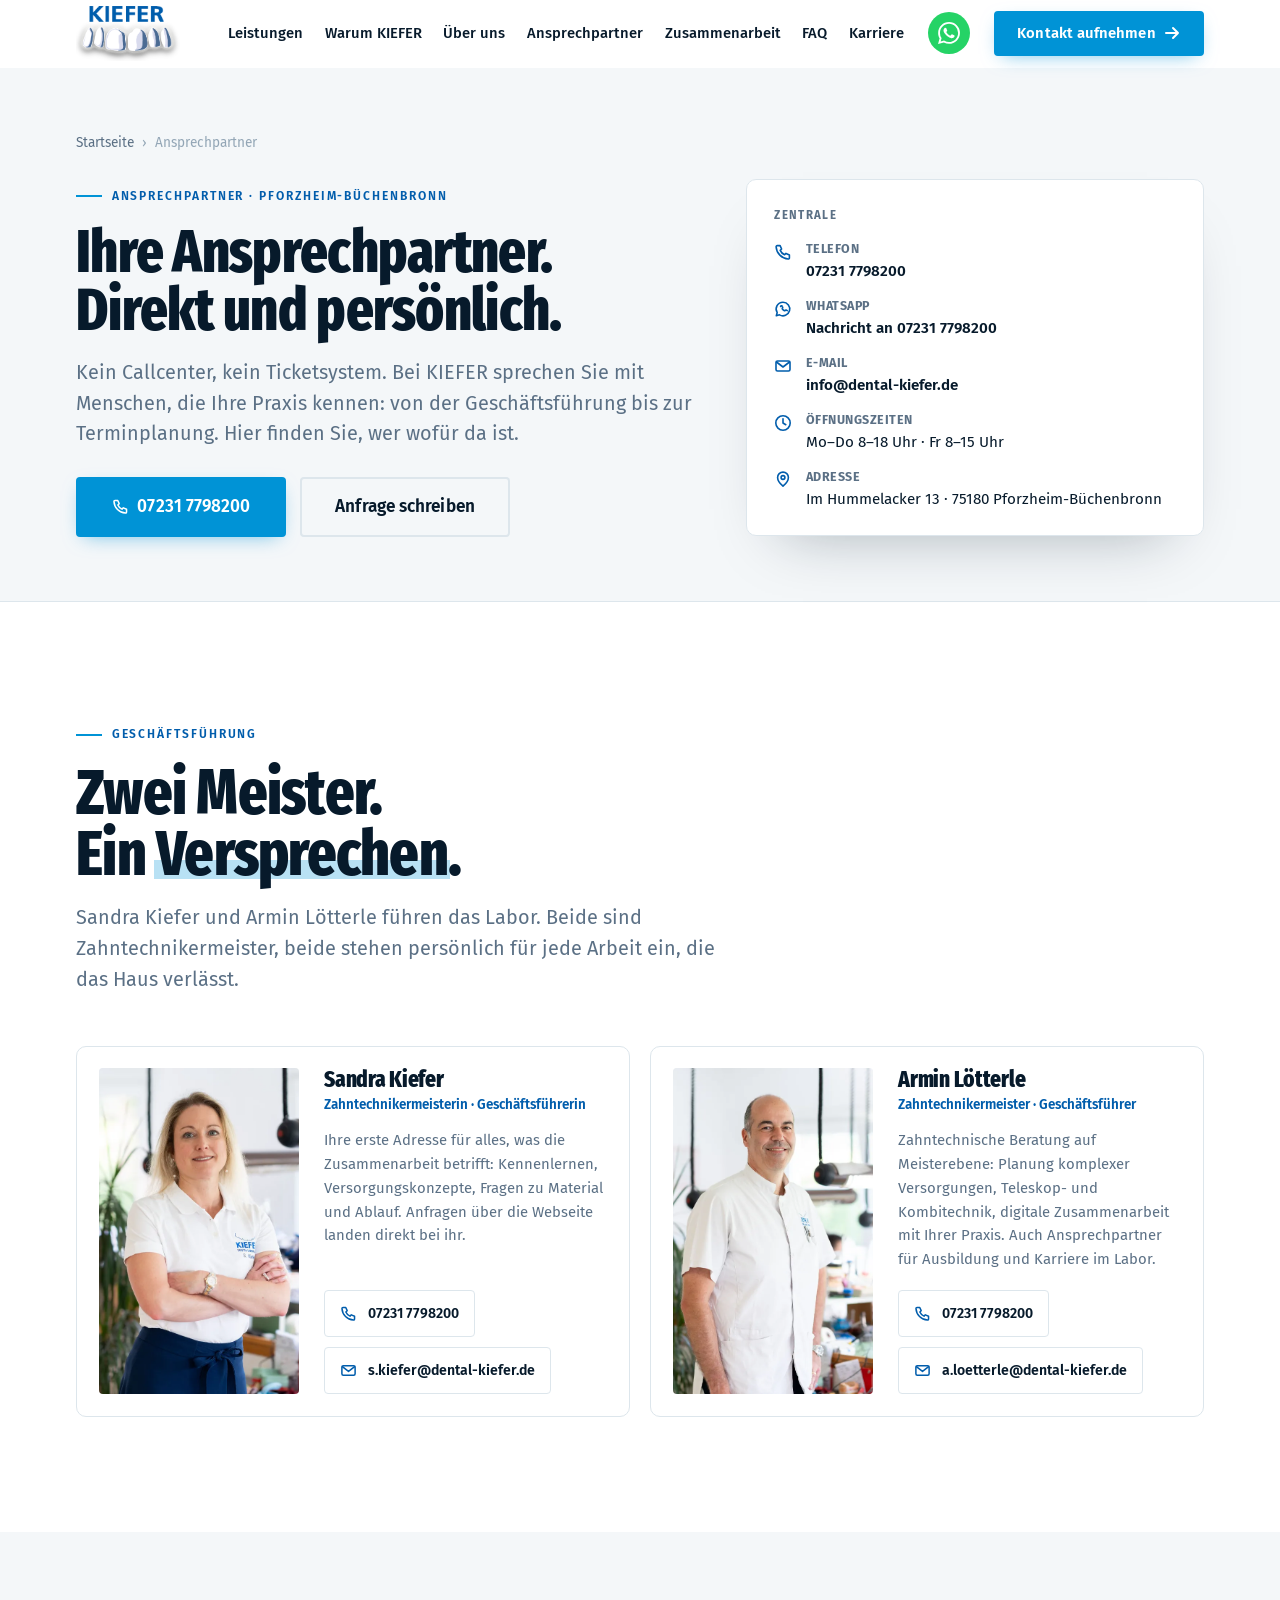
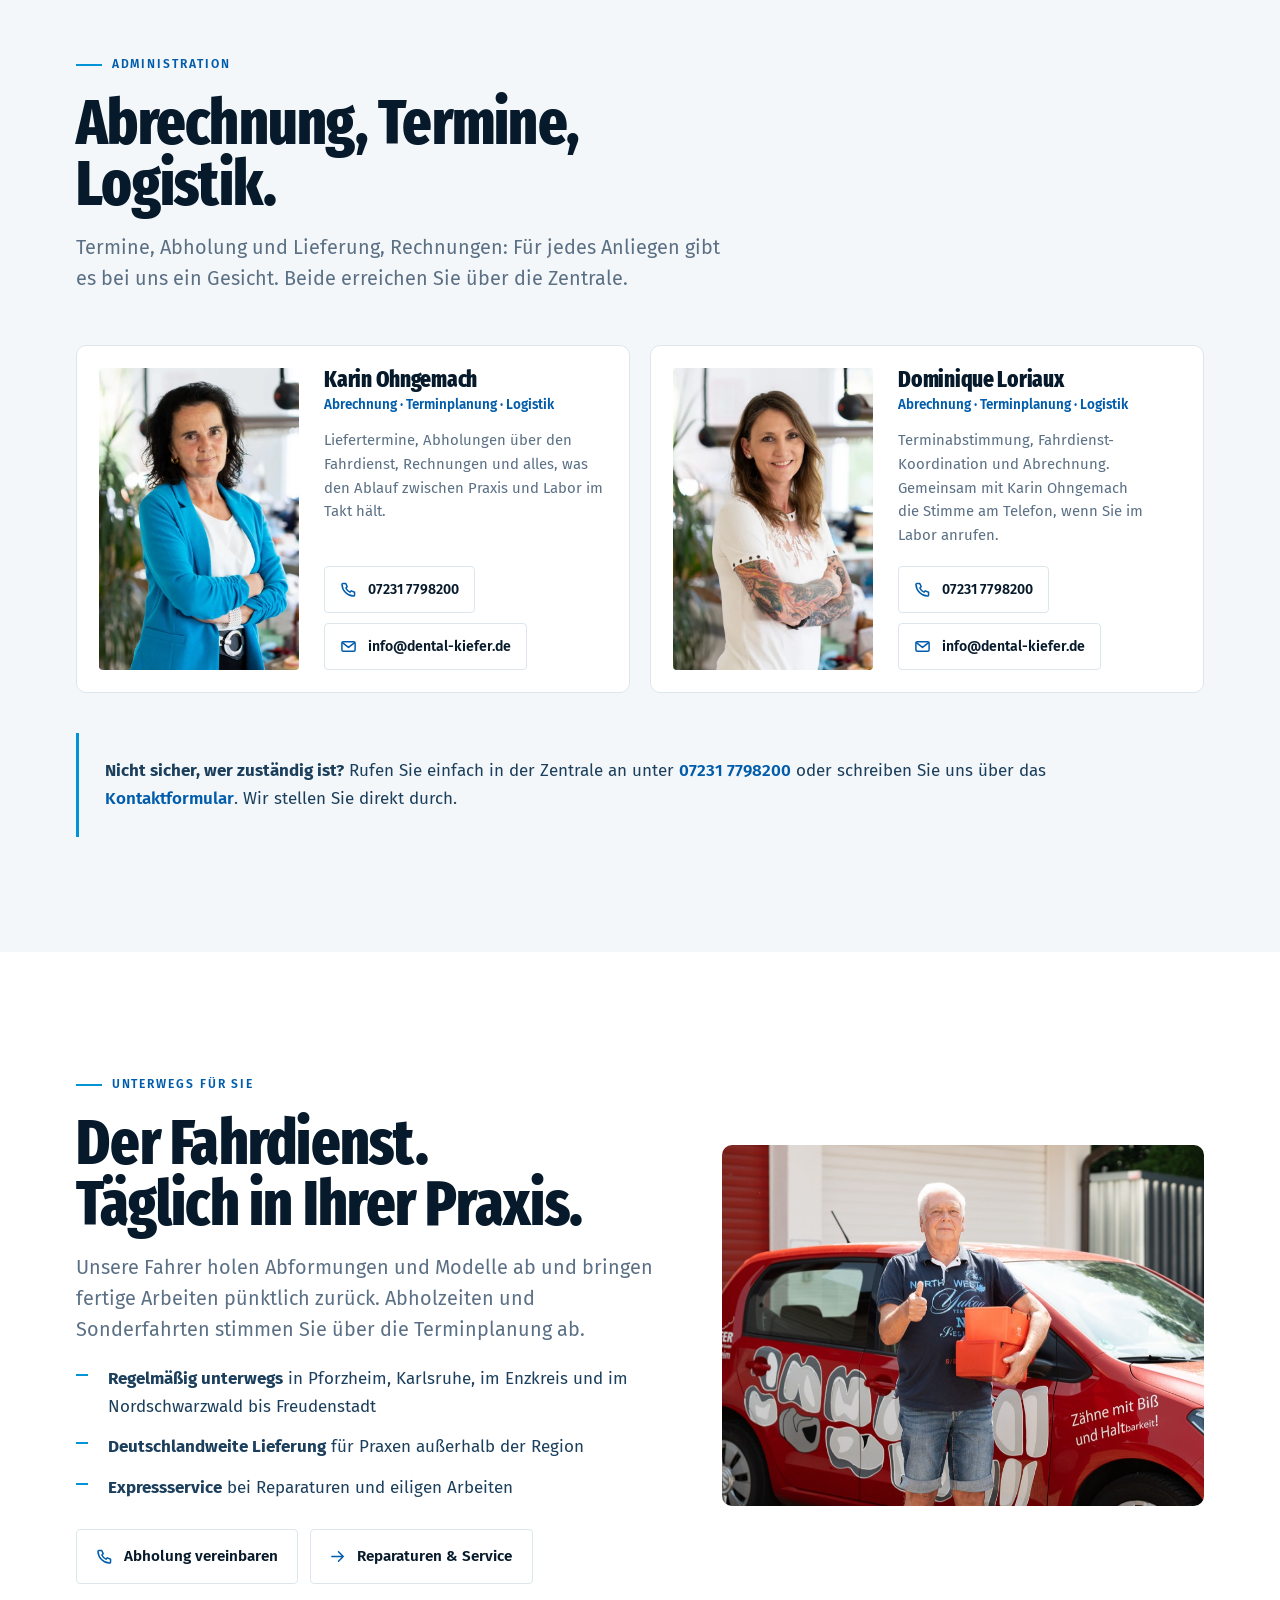
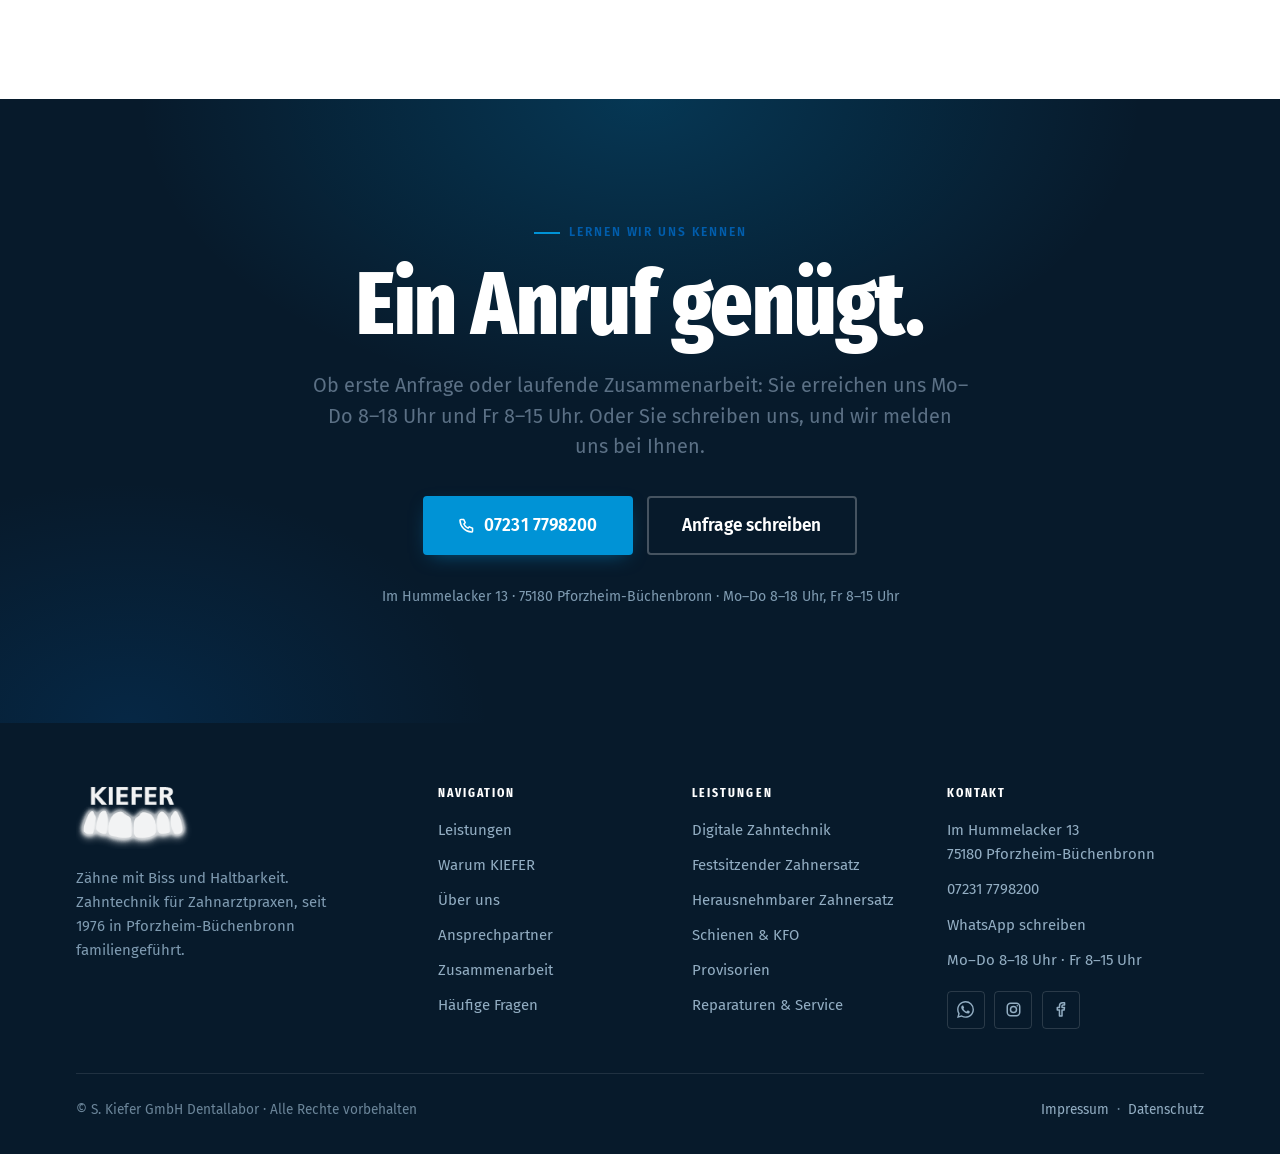
==== website/ansprechpartner.html @ d7915488 "Ansprechpartner: Einleitung ohne Widerspruch zur Zentrale" ====
<!DOCTYPE html>
<html lang="de">
<head>
<meta charset="utf-8">
<meta name="viewport" content="width=device-width, initial-scale=1">
<title>Ansprechpartner: Ihr Team im Dentallabor Kiefer in Pforzheim</title>
<meta name="description" content="Ihre Ansprechpartner im Dentallabor Kiefer in Pforzheim-Büchenbronn: Geschäftsführung, Zahntechnik, Abrechnung, Terminplanung und Logistik. Direkt erreichbar unter 07231 7798200.">
<meta name="robots" content="index, follow">
<link rel="canonical" href="https://www.dental-kiefer.de/ansprechpartner.html">

<meta property="og:type" content="website">
<meta property="og:title" content="Ansprechpartner: Ihr Team im Dentallabor Kiefer in Pforzheim">
<meta property="og:description" content="Geschäftsführung, Zahntechnik, Abrechnung, Terminplanung und Logistik: Wer bei KIEFER für Ihre Praxis da ist.">
<meta property="og:locale" content="de_DE">
<meta property="og:site_name" content="S. Kiefer GmbH Dentallabor">
<meta name="twitter:card" content="summary_large_image">
<meta name="theme-color" content="#015dac">

<link rel="icon" href="assets/img/logo-kiefer.png" type="image/png">
<link rel="stylesheet" href="assets/css/style.css">
<script type="application/ld+json">
{
  "@context": "https://schema.org",
  "@graph": [
    {
      "@type": "ContactPage",
      "@id": "https://www.dental-kiefer.de/ansprechpartner.html",
      "name": "Ansprechpartner: S. Kiefer GmbH Dentallabor",
      "about": { "@id": "https://www.dental-kiefer.de/#organisation" }
    },
    {
      "@type": "LocalBusiness",
      "@id": "https://www.dental-kiefer.de/#organisation",
      "name": "S. Kiefer GmbH Dentallabor",
      "telephone": "+49 7231 7798200",
      "address": {
        "@type": "PostalAddress",
        "streetAddress": "Im Hummelacker 13",
        "addressLocality": "Pforzheim",
        "addressRegion": "BW",
        "postalCode": "75180",
        "addressCountry": "DE"
      },
      "employee": [
        { "@type": "Person", "name": "Sandra Kiefer", "jobTitle": "Zahntechnikermeisterin, Geschäftsführerin", "telephone": "+49 7231 7798200", "email": "s.kiefer@dental-kiefer.de" },
        { "@type": "Person", "name": "Armin Lötterle", "jobTitle": "Zahntechnikermeister, Geschäftsführer", "telephone": "+49 7231 7798200", "email": "a.loetterle@dental-kiefer.de" },
        { "@type": "Person", "name": "Karin Ohngemach", "jobTitle": "Abrechnung, Terminplanung, Logistik", "telephone": "+49 7231 7798200", "email": "info@dental-kiefer.de" },
        { "@type": "Person", "name": "Dominique Loriaux", "jobTitle": "Abrechnung, Terminplanung, Logistik", "telephone": "+49 7231 7798200", "email": "info@dental-kiefer.de" }
      ]
    },
    {
      "@type": "BreadcrumbList",
      "itemListElement": [
        { "@type": "ListItem", "position": 1, "name": "Startseite", "item": "https://www.dental-kiefer.de/" },
        { "@type": "ListItem", "position": 2, "name": "Ansprechpartner", "item": "https://www.dental-kiefer.de/ansprechpartner.html" }
      ]
    }
  ]
}
</script>
<noscript><style>.rein,.rein-kind,.rein-kind>*{opacity:1!important;transform:none!important}.zeile span{transform:none!important}</style></noscript>
</head>
<body>
<a class="skip" href="#inhalt">Zum Inhalt springen</a>

<header class="kopf">
  <div class="kopf__innen">
    <a class="marke" href="index.html" aria-label="S. Kiefer GmbH Dentallabor, zur Startseite">
      <img src="assets/img/logo-kiefer.png" alt="S. Kiefer GmbH Dentallabor" width="104" height="56">
      <span class="marke__sub">Zähne mit Biss<br>&amp; Haltbarkeit</span>
    </a>

    <nav class="nav" aria-label="Hauptnavigation">
      <a href="index.html#leistungen">Leistungen</a>
      <a href="index.html#warum">Warum KIEFER</a>
      <a href="ueber-uns.html">Über uns</a>
      <a href="ansprechpartner.html">Ansprechpartner</a>
      <a href="index.html#ablauf">Zusammenarbeit</a>
      <a href="index.html#faq">FAQ</a>
      <a title="Karriereseite folgt in Kürze">Karriere</a>
    </nav>

    <button class="burger" type="button" aria-label="Menü öffnen" aria-expanded="false">
      <span></span>
    </button>

    <a class="btn-wa" href="https://wa.me/4972317798200" target="_blank" rel="noopener" aria-label="WhatsApp öffnen"><svg viewBox="0 0 24 24" aria-hidden="true"><path d="M17.472 14.382c-.297-.149-1.758-.867-2.03-.967-.273-.099-.471-.148-.67.15-.197.297-.767.966-.94 1.164-.173.199-.347.223-.644.075-.297-.15-1.255-.463-2.39-1.475-.883-.788-1.48-1.761-1.653-2.059-.173-.297-.018-.458.13-.606.134-.133.298-.347.446-.52.149-.174.198-.298.298-.497.099-.198.05-.371-.025-.52-.075-.149-.669-1.612-.916-2.207-.242-.579-.487-.5-.669-.51-.173-.008-.371-.01-.57-.01-.198 0-.52.074-.792.372-.272.297-1.04 1.016-1.04 2.479 0 1.462 1.065 2.875 1.213 3.074.149.198 2.096 3.2 5.077 4.487.709.306 1.262.489 1.694.625.712.227 1.36.195 1.871.118.571-.085 1.758-.719 2.006-1.413.248-.694.248-1.289.173-1.413-.074-.124-.272-.198-.57-.347m-5.421 7.403h-.004a9.87 9.87 0 0 1-5.031-1.378l-.361-.214-3.741.982.998-3.648-.235-.374a9.86 9.86 0 0 1-1.51-5.26c.001-5.45 4.436-9.884 9.888-9.884 2.64 0 5.122 1.03 6.988 2.898a9.825 9.825 0 0 1 2.893 6.994c-.003 5.45-4.437 9.884-9.885 9.884m8.413-18.297A11.815 11.815 0 0 0 12.05 0C5.495 0 .16 5.335.157 11.892c0 2.096.547 4.142 1.588 5.945L.057 24l6.305-1.654a11.882 11.882 0 0 0 5.683 1.448h.005c6.554 0 11.89-5.335 11.893-11.893a11.821 11.821 0 0 0-3.48-8.413Z"/></svg></a>
    <a class="btn btn--cta" href="index.html#kontakt">Kontakt aufnehmen <svg class="pfeil" width="16" height="16" viewBox="0 0 16 16" fill="none" aria-hidden="true"><path d="M2 8h12M9 3l5 5-5 5" stroke="currentColor" stroke-width="2" stroke-linecap="round" stroke-linejoin="round"/></svg></a>
  </div>
  <div class="fortschritt"></div>
</header>
<main id="inhalt">

<section class="job-hero">
  <div class="bahn">
    <nav class="brotkrumen" aria-label="Brotkrumen">
      <a href="index.html">Startseite</a>
      <span aria-hidden="true">›</span>
      <span>Ansprechpartner</span>
    </nav>

    <div class="job-hero__raster">
      <div>
        <span class="kicker">Ansprechpartner · Pforzheim-Büchenbronn</span>
        <h1 class="job-hero__titel">Ihre Ansprechpartner.<br>Direkt und persönlich.</h1>
        <p class="lead">Kein Callcenter, kein Ticketsystem. Bei KIEFER sprechen Sie mit
        Menschen, die Ihre Praxis kennen: von der Geschäftsführung bis zur Terminplanung.
        Hier finden Sie, wer wofür da ist.</p>

        <div class="hero__cta" style="margin-top:1.75rem;margin-bottom:0">
          <a class="btn btn--cta btn--gross" href="tel:+4972317798200"><svg width="17" height="17" viewBox="0 0 18 18" fill="none" stroke="currentColor" stroke-width="1.6" stroke-linecap="round" stroke-linejoin="round" aria-hidden="true"><path d="M6.1 2.6 7.6 6 6.2 7.4a8.4 8.4 0 0 0 4.4 4.4L12 10.4l3.4 1.5v3a1.1 1.1 0 0 1-1.2 1.1A13 13 0 0 1 2.1 3.8a1.1 1.1 0 0 1 1.1-1.2z"/></svg> 07231 7798200</a>
          <a class="btn btn--geist btn--gross" href="index.html#kontakt">Anfrage schreiben</a>
        </div>
      </div>

      <div class="ap-zentrale rein">
        <span class="ap-zentrale__titel">Zentrale</span>
        <ul>
          <li>
            <svg width="18" height="18" viewBox="0 0 18 18" fill="none" stroke="currentColor" stroke-width="1.6" stroke-linecap="round" stroke-linejoin="round" aria-hidden="true"><path d="M6.1 2.6 7.6 6 6.2 7.4a8.4 8.4 0 0 0 4.4 4.4L12 10.4l3.4 1.5v3a1.1 1.1 0 0 1-1.2 1.1A13 13 0 0 1 2.1 3.8a1.1 1.1 0 0 1 1.1-1.2z"/></svg>
            <span><b>Telefon</b><a href="tel:+4972317798200">07231 7798200</a></span>
          </li>
          <li>
            <svg width="18" height="18" viewBox="0 0 18 18" fill="none" stroke="currentColor" stroke-width="1.6" stroke-linecap="round" stroke-linejoin="round" aria-hidden="true"><path d="M9 2.2A6.8 6.8 0 0 0 3.2 12.6L2.3 15.7l3.2-.85A6.8 6.8 0 1 0 9 2.2z"/><path d="M6.6 6.4c.2-.5.5-.5.8-.5h.4c.15 0 .3.05.4.35.15.35.45 1.15.5 1.25.04.1.06.22-.02.35-.3.5-.65.55-.45.9.55.9 1.3 1.5 2.2 1.95.3.15.45.1.6-.05l.55-.55c.15-.15.3-.12.5-.05.2.08 1.05.5 1.25.6"/></svg>
            <span><b>WhatsApp</b><a href="https://wa.me/4972317798200" target="_blank" rel="noopener">Nachricht an 07231 7798200</a></span>
          </li>
          <li>
            <svg width="18" height="18" viewBox="0 0 18 18" fill="none" stroke="currentColor" stroke-width="1.6" stroke-linecap="round" stroke-linejoin="round" aria-hidden="true"><rect x="2" y="4" width="14" height="10" rx="1.5"/><path d="m2.5 5 6.5 5 6.5-5"/></svg>
            <span><b>E-Mail</b><a href="mailto:info@dental-kiefer.de">info@dental-kiefer.de</a></span>
          </li>
          <li>
            <svg width="18" height="18" viewBox="0 0 18 18" fill="none" stroke="currentColor" stroke-width="1.6" stroke-linecap="round" stroke-linejoin="round" aria-hidden="true"><circle cx="9" cy="9" r="7.2"/><path d="M9 4.8V9l2.8 1.7"/></svg>
            <span><b>Öffnungszeiten</b>Mo–Do 8–18 Uhr · Fr 8–15 Uhr</span>
          </li>
          <li>
            <svg width="18" height="18" viewBox="0 0 18 18" fill="none" stroke="currentColor" stroke-width="1.6" stroke-linecap="round" stroke-linejoin="round" aria-hidden="true"><path d="M9 16.2s-5.4-4.6-5.4-8.7a5.4 5.4 0 0 1 10.8 0c0 4.1-5.4 8.7-5.4 8.7z"/><circle cx="9" cy="7.5" r="1.9"/></svg>
            <span><b>Adresse</b>Im Hummelacker 13 · 75180 Pforzheim-Büchenbronn</span>
          </li>
        </ul>
      </div>
    </div>
  </div>
</section>

<!-- ================= GESCHÄFTSFÜHRUNG ================= -->
<section class="sektion" id="geschaeftsfuehrung">
  <div class="bahn">
    <div class="kopfzeile rein">
      <div>
        <span class="kicker">Geschäftsführung</span>
        <h2 class="t-xl">Zwei Meister.<br>Ein <span class="markiert">Versprechen</span>.</h2>
        <p class="lead">Sandra Kiefer und Armin Lötterle führen das Labor. Beide sind
        Zahntechnikermeister, beide stehen persönlich für jede Arbeit ein, die das Haus verlässt.</p>
      </div>
    </div>

    <div class="ap-raster ap-raster--zwei rein-kind">
      <article class="ap-karte ap-karte--gross">
        <div class="ap-karte__bild">
          <picture>
            <source srcset="assets/img/sandra-kiefer.webp" type="image/webp">
            <img src="assets/img/sandra-kiefer.jpg" alt="Sandra Kiefer, Zahntechnikermeisterin und Geschäftsführerin, im Labor in Pforzheim" width="720" height="900" loading="lazy" decoding="async">
          </picture>
        </div>
        <div class="ap-karte__text">
          <h3 class="ap-karte__name">Sandra Kiefer</h3>
          <p class="ap-karte__rolle">Zahntechnikermeisterin · Geschäftsführerin</p>
          <p class="ap-karte__info">Ihre erste Adresse für alles, was die Zusammenarbeit betrifft:
          Kennenlernen, Versorgungskonzepte, Fragen zu Material und Ablauf. Anfragen über die
          Webseite landen direkt bei ihr.</p>
          <div class="ap-karte__kontakt">
            <a class="kontaktzeile" href="tel:+4972317798200"><svg width="17" height="17" viewBox="0 0 18 18" fill="none" stroke="currentColor" stroke-width="1.6" stroke-linecap="round" stroke-linejoin="round" aria-hidden="true"><path d="M6.1 2.6 7.6 6 6.2 7.4a8.4 8.4 0 0 0 4.4 4.4L12 10.4l3.4 1.5v3a1.1 1.1 0 0 1-1.2 1.1A13 13 0 0 1 2.1 3.8a1.1 1.1 0 0 1 1.1-1.2z"/></svg> 07231 7798200</a>
            <a class="kontaktzeile" href="mailto:s.kiefer@dental-kiefer.de"><svg width="17" height="17" viewBox="0 0 18 18" fill="none" stroke="currentColor" stroke-width="1.6" stroke-linecap="round" stroke-linejoin="round" aria-hidden="true"><rect x="2" y="4" width="14" height="10" rx="1.5"/><path d="m2.5 5 6.5 5 6.5-5"/></svg> s.kiefer@dental-kiefer.de</a>
          </div>
        </div>
      </article>

      <article class="ap-karte ap-karte--gross">
        <div class="ap-karte__bild">
          <picture>
            <source srcset="assets/img/armin-loetterle.webp" type="image/webp">
            <img src="assets/img/armin-loetterle.jpg" alt="Armin Lötterle, Zahntechnikermeister und Geschäftsführer, im Labor" width="720" height="900" loading="lazy" decoding="async">
          </picture>
        </div>
        <div class="ap-karte__text">
          <h3 class="ap-karte__name">Armin Lötterle</h3>
          <p class="ap-karte__rolle">Zahntechnikermeister · Geschäftsführer</p>
          <p class="ap-karte__info">Zahntechnische Beratung auf Meisterebene: Planung komplexer
          Versorgungen, Teleskop- und Kombitechnik, digitale Zusammenarbeit mit Ihrer Praxis.
          Auch Ansprechpartner für Ausbildung und Karriere im Labor.</p>
          <div class="ap-karte__kontakt">
            <a class="kontaktzeile" href="tel:+4972317798200"><svg width="17" height="17" viewBox="0 0 18 18" fill="none" stroke="currentColor" stroke-width="1.6" stroke-linecap="round" stroke-linejoin="round" aria-hidden="true"><path d="M6.1 2.6 7.6 6 6.2 7.4a8.4 8.4 0 0 0 4.4 4.4L12 10.4l3.4 1.5v3a1.1 1.1 0 0 1-1.2 1.1A13 13 0 0 1 2.1 3.8a1.1 1.1 0 0 1 1.1-1.2z"/></svg> 07231 7798200</a>
            <a class="kontaktzeile" href="mailto:a.loetterle@dental-kiefer.de"><svg width="17" height="17" viewBox="0 0 18 18" fill="none" stroke="currentColor" stroke-width="1.6" stroke-linecap="round" stroke-linejoin="round" aria-hidden="true"><rect x="2" y="4" width="14" height="10" rx="1.5"/><path d="m2.5 5 6.5 5 6.5-5"/></svg> a.loetterle@dental-kiefer.de</a>
          </div>
        </div>
      </article>
    </div>
  </div>
</section>

<!-- ================= TEAM ================= -->
<section class="sektion sektion--papier" id="team">
  <div class="bahn">
    <div class="kopfzeile rein">
      <div>
        <span class="kicker">Administration</span>
        <h2 class="t-xl">Abrechnung, Termine,<br>Logistik.</h2>
        <p class="lead">Termine, Abholung und Lieferung, Rechnungen: Für jedes Anliegen gibt es bei uns
        ein Gesicht. Beide erreichen Sie über die Zentrale.</p>
      </div>
    </div>

    <div class="ap-raster ap-raster--zwei rein-kind">

      <article class="ap-karte ap-karte--gross">
        <div class="ap-karte__bild">
          <picture>
            <source srcset="assets/img/karin-ohngemach.webp" type="image/webp">
            <img src="assets/img/karin-ohngemach.jpg" alt="Karin Ohngemach, Abrechnung, Terminplanung und Logistik, im Labor" width="720" height="900" loading="lazy" decoding="async">
          </picture>
        </div>
        <div class="ap-karte__text">
          <h3 class="ap-karte__name">Karin Ohngemach</h3>
          <p class="ap-karte__rolle">Abrechnung · Terminplanung · Logistik</p>
          <p class="ap-karte__info">Liefertermine, Abholungen über den Fahrdienst, Rechnungen
          und alles, was den Ablauf zwischen Praxis und Labor im Takt hält.</p>
          <div class="ap-karte__kontakt">
            <a class="kontaktzeile" href="tel:+4972317798200"><svg width="17" height="17" viewBox="0 0 18 18" fill="none" stroke="currentColor" stroke-width="1.6" stroke-linecap="round" stroke-linejoin="round" aria-hidden="true"><path d="M6.1 2.6 7.6 6 6.2 7.4a8.4 8.4 0 0 0 4.4 4.4L12 10.4l3.4 1.5v3a1.1 1.1 0 0 1-1.2 1.1A13 13 0 0 1 2.1 3.8a1.1 1.1 0 0 1 1.1-1.2z"/></svg> 07231 7798200</a>
            <a class="kontaktzeile" href="mailto:info@dental-kiefer.de"><svg width="17" height="17" viewBox="0 0 18 18" fill="none" stroke="currentColor" stroke-width="1.6" stroke-linecap="round" stroke-linejoin="round" aria-hidden="true"><rect x="2" y="4" width="14" height="10" rx="1.5"/><path d="m2.5 5 6.5 5 6.5-5"/></svg> info@dental-kiefer.de</a>
          </div>
        </div>
      </article>

      <article class="ap-karte ap-karte--gross">
        <div class="ap-karte__bild">
          <picture>
            <source srcset="assets/img/dominique-loriaux.webp" type="image/webp">
            <img src="assets/img/dominique-loriaux.jpg" alt="Dominique Loriaux, Abrechnung, Terminplanung und Logistik, im Labor" width="720" height="900" loading="lazy" decoding="async">
          </picture>
        </div>
        <div class="ap-karte__text">
          <h3 class="ap-karte__name">Dominique Loriaux</h3>
          <p class="ap-karte__rolle">Abrechnung · Terminplanung · Logistik</p>
          <p class="ap-karte__info">Terminabstimmung, Fahrdienst-Koordination und Abrechnung.
          Gemeinsam mit Karin Ohngemach die Stimme am Telefon, wenn Sie im Labor anrufen.</p>
          <div class="ap-karte__kontakt">
            <a class="kontaktzeile" href="tel:+4972317798200"><svg width="17" height="17" viewBox="0 0 18 18" fill="none" stroke="currentColor" stroke-width="1.6" stroke-linecap="round" stroke-linejoin="round" aria-hidden="true"><path d="M6.1 2.6 7.6 6 6.2 7.4a8.4 8.4 0 0 0 4.4 4.4L12 10.4l3.4 1.5v3a1.1 1.1 0 0 1-1.2 1.1A13 13 0 0 1 2.1 3.8a1.1 1.1 0 0 1 1.1-1.2z"/></svg> 07231 7798200</a>
            <a class="kontaktzeile" href="mailto:info@dental-kiefer.de"><svg width="17" height="17" viewBox="0 0 18 18" fill="none" stroke="currentColor" stroke-width="1.6" stroke-linecap="round" stroke-linejoin="round" aria-hidden="true"><rect x="2" y="4" width="14" height="10" rx="1.5"/><path d="m2.5 5 6.5 5 6.5-5"/></svg> info@dental-kiefer.de</a>
          </div>
        </div>
      </article>
    </div>

    <div class="hinweiskasten rein" style="margin-top:2.5rem">
      <p><b>Nicht sicher, wer zuständig ist?</b> Rufen Sie einfach in der Zentrale an unter
      <a href="tel:+4972317798200">07231 7798200</a> oder schreiben Sie uns über das
      <a href="index.html#kontakt">Kontaktformular</a>. Wir stellen Sie direkt durch.</p>
    </div>
  </div>
</section>

<!-- ================= FAHRDIENST ================= -->
<section class="sektion" id="fahrdienst">
  <div class="bahn">
    <div class="person person--bild-rechts rein">
      <div>
        <span class="kicker">Unterwegs für Sie</span>
        <h2 class="t-xl">Der Fahrdienst.<br>Täglich in Ihrer Praxis.</h2>
        <p class="lead" style="margin-top:1.1rem">Unsere Fahrer holen Abformungen und Modelle ab
        und bringen fertige Arbeiten pünktlich zurück. Abholzeiten und Sonderfahrten stimmen Sie
        über die Terminplanung ab.</p>
        <ul class="liste" style="margin-top:1.3rem">
          <li><b>Regelmäßig unterwegs</b> in Pforzheim, Karlsruhe, im Enzkreis und im Nordschwarzwald bis Freudenstadt</li>
          <li><b>Deutschlandweite Lieferung</b> für Praxen außerhalb der Region</li>
          <li><b>Expressservice</b> bei Reparaturen und eiligen Arbeiten</li>
        </ul>
        <div class="person__kontakt">
          <a class="kontaktzeile" href="tel:+4972317798200"><svg width="17" height="17" viewBox="0 0 18 18" fill="none" stroke="currentColor" stroke-width="1.6" stroke-linecap="round" stroke-linejoin="round" aria-hidden="true"><path d="M6.1 2.6 7.6 6 6.2 7.4a8.4 8.4 0 0 0 4.4 4.4L12 10.4l3.4 1.5v3a1.1 1.1 0 0 1-1.2 1.1A13 13 0 0 1 2.1 3.8a1.1 1.1 0 0 1 1.1-1.2z"/></svg> Abholung vereinbaren</a>
          <a class="kontaktzeile" href="leistungen/reparaturen-service.html"><svg width="17" height="17" viewBox="0 0 18 18" fill="none" stroke="currentColor" stroke-width="1.6" stroke-linecap="round" stroke-linejoin="round" aria-hidden="true"><path d="M2 9h12M9 4l5 5-5 5"/></svg> Reparaturen &amp; Service</a>
        </div>
      </div>
      <div class="person__bild">
        <img src="assets/img/kunde-06-fahrer-boxen.jpg" alt="Fahrer des Dentallabors Kiefer mit Transportboxen am roten Fahrdienst-Fahrzeug" width="1000" height="666" loading="lazy" decoding="async">
      </div>
    </div>
  </div>
</section>

<!-- ================= SCHLUSS ================= -->
<section class="sektion schluss">
  <div class="bahn">
    <div class="schluss__innen rein">
      <span class="kicker" style="justify-content:center">Lernen wir uns kennen</span>
      <h2 class="t-xxl">Ein Anruf genügt.</h2>
      <p class="lead">Ob erste Anfrage oder laufende Zusammenarbeit: Sie erreichen uns
      Mo–Do 8–18 Uhr und Fr 8–15 Uhr. Oder Sie schreiben uns, und wir melden uns bei Ihnen.</p>

      <div class="schluss__cta">
        <a class="btn btn--cta btn--gross" href="tel:+4972317798200"><svg width="17" height="17" viewBox="0 0 18 18" fill="none" stroke="currentColor" stroke-width="1.6" stroke-linecap="round" stroke-linejoin="round" aria-hidden="true"><path d="M6.1 2.6 7.6 6 6.2 7.4a8.4 8.4 0 0 0 4.4 4.4L12 10.4l3.4 1.5v3a1.1 1.1 0 0 1-1.2 1.1A13 13 0 0 1 2.1 3.8a1.1 1.1 0 0 1 1.1-1.2z"/></svg> 07231 7798200</a>
        <a class="btn btn--geist btn--gross" href="index.html#kontakt">Anfrage schreiben</a>
      </div>

      <p class="schluss__hint">
        Im Hummelacker 13 · 75180 Pforzheim-Büchenbronn · Mo–Do 8–18 Uhr, Fr 8–15 Uhr
      </p>
    </div>
  </div>
</section>

</main>

<footer class="fuss">
  <div class="bahn">
    <div class="fuss__raster">
      <div>
        <img class="fuss__logo" src="assets/img/logo-kiefer.png" alt="S. Kiefer GmbH Dentallabor" width="116" height="62">
        <p class="fuss__claim">Zähne mit Biss und Haltbarkeit. Zahntechnik für Zahnarztpraxen, seit 1976 in Pforzheim-Büchenbronn familiengeführt.</p>
      </div>

      <div>
        <h4>Navigation</h4>
        <ul>
          <li><a href="index.html#leistungen">Leistungen</a></li>
          <li><a href="index.html#warum">Warum KIEFER</a></li>
          <li><a href="ueber-uns.html">Über uns</a></li>
          <li><a href="ansprechpartner.html">Ansprechpartner</a></li>
          <li><a href="index.html#ablauf">Zusammenarbeit</a></li>
          <li><a href="index.html#faq">Häufige Fragen</a></li>
        </ul>
      </div>

      <div>
        <h4>Leistungen</h4>
        <ul>
          <li><a href="leistungen/digitale-zahntechnik.html">Digitale Zahntechnik</a></li>
          <li><a href="leistungen/festsitzender-zahnersatz.html">Festsitzender Zahnersatz</a></li>
          <li><a href="leistungen/herausnehmbarer-zahnersatz.html">Herausnehmbarer Zahnersatz</a></li>
          <li><a href="leistungen/schienen-kfo.html">Schienen &amp; KFO</a></li>
          <li><a href="leistungen/provisorien.html">Provisorien</a></li>
          <li><a href="leistungen/reparaturen-service.html">Reparaturen &amp; Service</a></li>
        </ul>
      </div>

      <div>
        <h4>Kontakt</h4>
        <ul>
          <li>Im Hummelacker 13<br>75180 Pforzheim-Büchenbronn</li>
          <li><a href="tel:+4972317798200">07231 7798200</a></li>
          <li><a href="https://wa.me/4972317798200" target="_blank" rel="noopener">WhatsApp schreiben</a></li>
          <li>Mo–Do 8–18 Uhr · Fr 8–15 Uhr</li>
        </ul>
        <div class="fuss__sozial" style="margin-top:1.15rem">
          <a href="https://wa.me/4972317798200" target="_blank" rel="noopener" aria-label="WhatsApp"><svg width="17" height="17" viewBox="0 0 24 24" fill="currentColor" aria-hidden="true"><path d="M17.472 14.382c-.297-.149-1.758-.867-2.03-.967-.273-.099-.471-.148-.67.15-.197.297-.767.966-.94 1.164-.173.199-.347.223-.644.075-.297-.15-1.255-.463-2.39-1.475-.883-.788-1.48-1.761-1.653-2.059-.173-.297-.018-.458.13-.606.134-.133.298-.347.446-.52.149-.174.198-.298.298-.497.099-.198.05-.371-.025-.52-.075-.149-.669-1.612-.916-2.207-.242-.579-.487-.5-.669-.51-.173-.008-.371-.01-.57-.01-.198 0-.52.074-.792.372-.272.297-1.04 1.016-1.04 2.479 0 1.462 1.065 2.875 1.213 3.074.149.198 2.096 3.2 5.077 4.487.709.306 1.262.489 1.694.625.712.227 1.36.195 1.871.118.571-.085 1.758-.719 2.006-1.413.248-.694.248-1.289.173-1.413-.074-.124-.272-.198-.57-.347m-5.421 7.403h-.004a9.87 9.87 0 0 1-5.031-1.378l-.361-.214-3.741.982.998-3.648-.235-.374a9.86 9.86 0 0 1-1.51-5.26c.001-5.45 4.436-9.884 9.888-9.884 2.64 0 5.122 1.03 6.988 2.898a9.825 9.825 0 0 1 2.893 6.994c-.003 5.45-4.437 9.884-9.885 9.884m8.413-18.297A11.815 11.815 0 0 0 12.05 0C5.495 0 .16 5.335.157 11.892c0 2.096.547 4.142 1.588 5.945L.057 24l6.305-1.654a11.882 11.882 0 0 0 5.683 1.448h.005c6.554 0 11.89-5.335 11.893-11.893a11.821 11.821 0 0 0-3.48-8.413Z"/></svg></a>
          <a href="https://www.instagram.com/dentallabor_s.kiefer_gmbh____/" target="_blank" rel="noopener" aria-label="Instagram"><svg width="17" height="17" viewBox="0 0 18 18" fill="none" stroke="currentColor" stroke-width="1.6" stroke-linecap="round" stroke-linejoin="round" aria-hidden="true"><rect x="2.4" y="2.4" width="13.2" height="13.2" rx="3.6"/><circle cx="9" cy="9" r="3.2"/><circle cx="13" cy="5" r=".8" fill="currentColor" stroke="none"/></svg></a>
          <a href="https://www.facebook.com/dentallabor.kiefer" target="_blank" rel="noopener" aria-label="Facebook"><svg width="17" height="17" viewBox="0 0 18 18" fill="none" stroke="currentColor" stroke-width="1.6" stroke-linecap="round" stroke-linejoin="round" aria-hidden="true"><path d="M10.6 16V9.6h2.2l.4-2.6h-2.6V5.4c0-.7.2-1.2 1.3-1.2h1.4V1.9c-.3 0-1.1-.1-2-.1-2 0-3.4 1.2-3.4 3.4V7H5.6v2.6h2.3V16z"/></svg></a>
        </div>
      </div>
    </div>

    <div class="fuss__unten">
      <span>© S. Kiefer GmbH Dentallabor · Alle Rechte vorbehalten</span>
      <span>
        <a href="impressum.html">Impressum</a> &nbsp;·&nbsp;
        <a href="datenschutz.html">Datenschutz</a>
      </span>
    </div>
  </div>
</footer>
<div class="sticky-bar">
  <a class="btn btn--cta" href="index.html#kontakt">Kontakt aufnehmen</a>
  <a class="btn btn--geist btn--tel" href="tel:+4972317798200" aria-label="Anrufen"><svg width="18" height="18" viewBox="0 0 18 18" fill="none" stroke="currentColor" stroke-width="1.6" stroke-linecap="round" stroke-linejoin="round" aria-hidden="true"><path d="M6.1 2.6 7.6 6 6.2 7.4a8.4 8.4 0 0 0 4.4 4.4L12 10.4l3.4 1.5v3a1.1 1.1 0 0 1-1.2 1.1A13 13 0 0 1 2.1 3.8a1.1 1.1 0 0 1 1.1-1.2z"/></svg></a>
</div>

<script src="assets/js/app.js"></script>
</body>
</html>
---- website/assets/css/style.css ----
@import url('../fonts/fonts.css');

/* =========================================================================
   Dentallabor Kiefer — Karriere
   Design-System. Markenfarben aus der Business-DNA (design.md):
   #015dac (Markenblau) / #0093d6 (Akzent) / #d6e4eb (Panel).
   Keine erfundenen Markenfarben — Neutrals sind aus dem Markenblau abgeleitet.
   ========================================================================= */

:root {
  /* Marke */
  --blau: #015dac;
  --blau-hell: #0093d6;
  --blau-panel: #d6e4eb;

  /* Aus dem Markenblau abgeleitete Neutrals */
  --ink: #071a2b;
  --ink-2: #0d2a42;
  --ink-3: #1b3f5c;
  --grau: #5b7085;
  --grau-hell: #93a6b6;
  --linie: #dde6ec;
  --papier: #f4f7f9;
  --weiss: #ffffff;

  /* Typo */
  --display: 'Fira Sans Extra Condensed', 'Arial Narrow', sans-serif;
  --text: 'Fira Sans', system-ui, -apple-system, 'Segoe UI', sans-serif;

  /* Raster */
  --bahn: 1240px;
  --rand: clamp(1.25rem, 5vw, 3.5rem);
  --radius: 4px;
  --radius-gross: 10px;

  /* Bewegung */
  --ease: cubic-bezier(.22, 1, .36, 1);
  --schnell: .22s var(--ease);
  --mittel: .45s var(--ease);
  --langsam: .9s var(--ease);

  --header-h: 68px;
}

*, *::before, *::after { box-sizing: border-box; }

html {
  scroll-behavior: smooth;
  scroll-padding-top: calc(var(--header-h) + 16px);
  -webkit-text-size-adjust: 100%;
}

body {
  margin: 0;
  font-family: var(--text);
  font-size: 1.0625rem;
  line-height: 1.65;
  color: var(--ink);
  background: var(--weiss);
  -webkit-font-smoothing: antialiased;
  overflow-x: hidden;
}

img, video, svg { max-width: 100%; display: block; }
img { height: auto; }

a { color: inherit; }

h1, h2, h3, h4 {
  font-family: var(--display);
  font-weight: 800;
  line-height: .98;
  letter-spacing: -.012em;
  margin: 0;
  text-wrap: balance;
}

p { margin: 0; text-wrap: pretty; }

::selection { background: var(--blau-hell); color: #fff; }

:focus-visible {
  outline: 3px solid var(--blau-hell);
  outline-offset: 3px;
  border-radius: 2px;
}

/* ---------- Layout-Primitive ---------- */

.bahn {
  width: 100%;
  max-width: var(--bahn);
  margin-inline: auto;
  padding-inline: var(--rand);
}

.sektion { padding-block: clamp(4.5rem, 9vw, 8.5rem); }
.sektion--eng { padding-block: clamp(3rem, 6vw, 5rem); }
.sektion--dunkel { background: var(--ink); color: var(--weiss); }
.sektion--papier { background: var(--papier); }

.skip {
  position: absolute;
  left: -9999px;
  top: 0;
  z-index: 200;
  background: var(--ink);
  color: #fff;
  padding: .85rem 1.25rem;
  font-weight: 600;
}
.skip:focus { left: 1rem; top: 1rem; }

/* ---------- Kicker / Eyebrow ---------- */

.kicker {
  display: inline-flex;
  align-items: center;
  gap: .6rem;
  font-family: var(--text);
  font-size: .75rem;
  font-weight: 600;
  letter-spacing: .16em;
  text-transform: uppercase;
  color: var(--blau);
  margin-bottom: 1.1rem;
}
.kicker::before {
  content: '';
  width: 26px;
  height: 2px;
  background: var(--blau-hell);
  flex: none;
}
.sektion--dunkel .kicker { color: var(--blau-hell); }
.sektion--dunkel .kicker::before { background: var(--blau-hell); }

/* ---------- Titel-Skala ---------- */

.t-xxl { font-size: clamp(2.85rem, 7.4vw, 5.6rem); }
.t-xl  { font-size: clamp(2.25rem, 5vw, 3.9rem); }
.t-l   { font-size: clamp(1.6rem, 2.7vw, 2.3rem); }
.t-m   { font-size: clamp(1.25rem, 1.9vw, 1.55rem); }

.lead {
  font-size: clamp(1.1rem, 1.55vw, 1.3rem);
  line-height: 1.55;
  color: var(--grau);
  max-width: 60ch;
}
.sektion--dunkel .lead { color: #a8c0d2; }

.hl { color: var(--blau); }
.sektion--dunkel .hl { color: var(--blau-hell); }

/* Unterstrichener Schlüsselbegriff — Signaturelement */
.markiert {
  position: relative;
  display: inline-block;
  white-space: nowrap;
}
.markiert::after {
  content: '';
  position: absolute;
  left: -.04em;
  right: -.04em;
  bottom: .1em;
  height: .3em;
  background: var(--blau-hell);
  opacity: .28;
  z-index: -1;
  transform: scaleX(0);
  transform-origin: left;
  transition: transform .7s var(--ease) .3s;
}
.sichtbar .markiert::after { transform: scaleX(1); }

/* ---------- Buttons ---------- */

.btn {
  --bg: var(--blau);
  --fg: #fff;
  position: relative;
  display: inline-flex;
  align-items: center;
  justify-content: center;
  gap: .55rem;
  padding: 1.05rem 1.75rem;
  font-family: var(--text);
  font-size: 1rem;
  font-weight: 600;
  letter-spacing: .005em;
  line-height: 1;
  text-decoration: none;
  color: var(--fg);
  background: var(--bg);
  border: 2px solid var(--bg);
  border-radius: var(--radius);
  cursor: pointer;
  transition: transform var(--schnell), background var(--schnell), border-color var(--schnell), box-shadow var(--schnell);
  overflow: hidden;
  isolation: isolate;
}
.btn:hover { transform: translateY(-2px); box-shadow: 0 10px 26px -10px rgba(1, 93, 172, .55); }
.btn:active { transform: translateY(0); }

.btn--cta { --bg: var(--blau-hell); box-shadow: 0 6px 20px -8px rgba(0, 147, 214, .6); }
.btn--cta:hover { --bg: var(--blau); box-shadow: 0 12px 30px -10px rgba(1, 93, 172, .7); }

.btn--geist {
  --bg: transparent;
  --fg: var(--ink);
  border-color: var(--linie);
}
.btn--geist:hover { border-color: var(--blau); color: var(--blau); box-shadow: none; }

.sektion--dunkel .btn--geist { --fg: #fff; border-color: rgba(255, 255, 255, .25); }
.sektion--dunkel .btn--geist:hover { border-color: var(--blau-hell); color: var(--blau-hell); }

.btn--gross { padding: 1.2rem 2.1rem; font-size: 1.075rem; }
.btn--voll { width: 100%; }

.btn .pfeil { transition: transform var(--schnell); }
.btn:hover .pfeil { transform: translateX(4px); }

/* ---------- Header ---------- */

.kopf {
  position: sticky;
  top: 0;
  z-index: 90;
  height: var(--header-h);
  display: flex;
  align-items: center;
  background: rgba(255, 255, 255, .88);
  backdrop-filter: saturate(180%) blur(14px);
  -webkit-backdrop-filter: saturate(180%) blur(14px);
  border-bottom: 1px solid transparent;
  transition: border-color var(--schnell), box-shadow var(--schnell);
}
.kopf.gescrollt {
  border-bottom-color: var(--linie);
  box-shadow: 0 6px 24px -18px rgba(7, 26, 43, .5);
}

.kopf__innen {
  width: 100%;
  max-width: var(--bahn);
  margin-inline: auto;
  padding-inline: var(--rand);
  display: flex;
  align-items: center;
  gap: 1.5rem;
}

.marke { display: flex; align-items: center; gap: .7rem; text-decoration: none; flex: none; }
.marke img { width: 104px; height: auto; }
.marke__sub {
  font-family: var(--display);
  font-weight: 700;
  font-size: .78rem;
  letter-spacing: .2em;
  text-transform: uppercase;
  color: var(--grau);
  padding-left: .7rem;
  border-left: 1px solid var(--linie);
  line-height: 1;
}

.nav { display: flex; align-items: center; gap: 1.85rem; margin-left: auto; }
.nav a {
  font-size: .955rem;
  font-weight: 500;
  text-decoration: none;
  color: var(--ink);
  position: relative;
  padding-block: .35rem;
  transition: color var(--schnell);
}
.nav a::after {
  content: '';
  position: absolute;
  left: 0;
  bottom: 0;
  width: 100%;
  height: 2px;
  background: var(--blau-hell);
  transform: scaleX(0);
  transform-origin: right;
  transition: transform var(--schnell);
}
.nav a:hover { color: var(--blau); }
.nav a:hover::after { transform: scaleX(1); transform-origin: left; }

.kopf .btn { padding: .8rem 1.35rem; font-size: .93rem; }

.fortschritt {
  position: absolute;
  left: 0;
  bottom: -1px;
  height: 2px;
  width: 100%;
  transform: scaleX(0);
  transform-origin: left;
  background: linear-gradient(90deg, var(--blau), var(--blau-hell));
  z-index: 2;
}

.burger {
  display: none;
  margin-left: auto;
  width: 44px;
  height: 44px;
  align-items: center;
  justify-content: center;
  background: none;
  border: 1px solid var(--linie);
  border-radius: var(--radius);
  cursor: pointer;
}
.burger span {
  display: block;
  width: 19px;
  height: 2px;
  background: var(--ink);
  position: relative;
  transition: background var(--schnell);
}
.burger span::before, .burger span::after {
  content: '';
  position: absolute;
  left: 0;
  width: 19px;
  height: 2px;
  background: var(--ink);
  transition: transform var(--schnell);
}
.burger span::before { top: -6px; }
.burger span::after { top: 6px; }
.burger[aria-expanded="true"] span { background: transparent; }
.burger[aria-expanded="true"] span::before { transform: translateY(6px) rotate(45deg); }
.burger[aria-expanded="true"] span::after { transform: translateY(-6px) rotate(-45deg); }

/* ---------- Hero ---------- */

.hero {
  position: relative;
  padding-top: clamp(3rem, 6vw, 5.5rem);
  padding-bottom: clamp(3.5rem, 7vw, 6rem);
  background:
    radial-gradient(1100px 620px at 88% -8%, rgba(0, 147, 214, .1), transparent 62%),
    linear-gradient(180deg, var(--weiss) 0%, var(--papier) 100%);
  overflow: hidden;
}

.hero__raster {
  display: grid;
  grid-template-columns: minmax(0, 1.06fr) minmax(0, .94fr);
  gap: clamp(2.5rem, 5vw, 4.5rem);
  align-items: center;
}

.hero__titel {
  font-size: clamp(2.9rem, 6.6vw, 5.35rem);
  margin-bottom: 1.5rem;
}
.hero__titel .zeile { display: block; overflow: hidden; }
.hero__titel .zeile > span {
  display: block;
  transform: translateY(100%);
  animation: hochRein .95s var(--ease) forwards;
}
.hero__titel .zeile:nth-child(2) > span { animation-delay: .1s; }
.hero__titel .zeile:nth-child(3) > span { animation-delay: .2s; }

@keyframes hochRein { to { transform: translateY(0); } }

.hero__lead { margin-bottom: 2rem; max-width: 46ch; }

.hero__cta {
  display: flex;
  flex-wrap: wrap;
  gap: .85rem;
  margin-bottom: 2.4rem;
}

.hero__beleg {
  display: flex;
  flex-wrap: wrap;
  align-items: center;
  gap: 1.1rem 1.75rem;
  padding-top: 1.6rem;
  border-top: 1px solid var(--linie);
}
.beleg {
  display: flex;
  align-items: center;
  gap: .6rem;
  font-size: .885rem;
  font-weight: 500;
  color: var(--grau);
}
.beleg svg { flex: none; color: var(--blau-hell); }
.beleg b { color: var(--ink); font-weight: 700; }

/* Bild-Stapel */
.stapel {
  position: relative;
  aspect-ratio: 1 / 1.06;
  min-height: 420px;
}
.stapel figure { margin: 0; position: absolute; border-radius: var(--radius-gross); overflow: hidden; }
.stapel img { width: 100%; height: 100%; object-fit: cover; }

.stapel__gross {
  inset: 0 12% 16% 0;
  box-shadow: 0 34px 70px -30px rgba(7, 26, 43, .48);
  animation: schweben 7s ease-in-out infinite;
}
.stapel__klein {
  width: 47%;
  aspect-ratio: 4 / 3;
  right: 0;
  bottom: 8%;
  box-shadow: 0 26px 55px -22px rgba(7, 26, 43, .5);
  border: 5px solid #fff;
  animation: schweben 7s ease-in-out infinite reverse;
  animation-delay: .5s;
}
.stapel__mini {
  width: 33%;
  aspect-ratio: 1 / 1;
  left: 4%;
  bottom: 0;
  box-shadow: 0 20px 44px -18px rgba(7, 26, 43, .45);
  border: 5px solid #fff;
  animation: schweben 8s ease-in-out infinite;
  animation-delay: 1.2s;
}

@keyframes schweben {
  0%, 100% { transform: translateY(0); }
  50% { transform: translateY(-11px); }
}

/* Ticks — Signaturelement (Mikrometer-Skala) */
.ticks {
  position: absolute;
  right: calc(var(--rand) * -1 + 8px);
  top: 12%;
  display: flex;
  flex-direction: column;
  gap: 9px;
  opacity: .3;
  pointer-events: none;
}
.ticks i { display: block; width: 15px; height: 1px; background: var(--blau); }
.ticks i:nth-child(5n + 1) { width: 30px; background: var(--blau-hell); }

/* ---------- Kennzahlen ---------- */

.zahlen {
  display: grid;
  grid-template-columns: repeat(4, 1fr);
  gap: 1px;
  background: rgba(255, 255, 255, .1);
  border-radius: var(--radius-gross);
  overflow: hidden;
}
.zahl {
  background: var(--ink);
  padding: clamp(1.75rem, 3vw, 2.6rem) clamp(1.25rem, 2vw, 1.9rem);
}
.zahl__wert {
  font-family: var(--display);
  font-weight: 800;
  font-size: clamp(2.9rem, 5vw, 4.3rem);
  line-height: .92;
  color: var(--weiss);
  letter-spacing: -.02em;
  display: flex;
  align-items: baseline;
}
.zahl__wert .suffix { font-size: .42em; color: var(--blau-hell); margin-left: .12em; letter-spacing: 0; }
.zahl__label {
  margin-top: .8rem;
  font-weight: 600;
  font-size: 1.02rem;
  color: var(--weiss);
  line-height: 1.3;
}
.zahl__sub { margin-top: .3rem; font-size: .855rem; color: #7f9bb1; line-height: 1.45; }

/* ---------- Stellen ---------- */

.kopfzeile {
  display: flex;
  flex-wrap: wrap;
  align-items: end;
  justify-content: space-between;
  gap: 1.5rem;
  margin-bottom: clamp(2.5rem, 4vw, 3.5rem);
}
.kopfzeile .lead { margin-top: 1.1rem; }

.stellen { display: grid; gap: 1rem; }

.stelle {
  position: relative;
  display: grid;
  grid-template-columns: 132px minmax(0, 1fr) auto;
  gap: clamp(1.25rem, 3vw, 2.25rem);
  align-items: center;
  padding: 1.35rem;
  background: var(--weiss);
  border: 1px solid var(--linie);
  border-radius: var(--radius-gross);
  text-decoration: none;
  transition: transform var(--mittel), box-shadow var(--mittel), border-color var(--mittel);
}
.stelle:hover {
  transform: translateY(-3px);
  border-color: transparent;
  box-shadow: 0 26px 55px -28px rgba(7, 26, 43, .42);
}

.stelle__bild {
  width: 132px;
  height: 108px;
  border-radius: var(--radius);
  overflow: hidden;
  flex: none;
}
.stelle__bild img {
  width: 100%;
  height: 100%;
  object-fit: cover;
  transition: transform .7s var(--ease);
}
.stelle:hover .stelle__bild img { transform: scale(1.06); }

.stelle__titel {
  font-family: var(--display);
  font-weight: 800;
  font-size: clamp(1.4rem, 2.1vw, 1.85rem);
  line-height: 1.05;
  margin-bottom: .45rem;
  transition: color var(--schnell);
}
.stelle:hover .stelle__titel { color: var(--blau); }
.stelle__kurz { font-size: .965rem; color: var(--grau); line-height: 1.5; max-width: 54ch; }

.meta {
  display: flex;
  flex-wrap: wrap;
  gap: .45rem;
  margin-top: .85rem;
}
.tag {
  display: inline-flex;
  align-items: center;
  gap: .35rem;
  padding: .32rem .7rem;
  font-size: .78rem;
  font-weight: 600;
  border-radius: 100px;
  background: var(--papier);
  color: var(--ink-3);
  border: 1px solid var(--linie);
  white-space: nowrap;
}
.tag--gehalt { background: rgba(0, 147, 214, .1); border-color: rgba(0, 147, 214, .3); color: var(--blau); }

.badge {
  position: absolute;
  top: -9px;
  left: 118px;
  padding: .3rem .7rem;
  font-size: .705rem;
  font-weight: 700;
  letter-spacing: .07em;
  text-transform: uppercase;
  border-radius: 100px;
  color: #fff;
  background: var(--blau);
  z-index: 2;
}
.badge--neu { background: var(--blau-hell); }
.badge--ausbildung { background: var(--ink-3); }
.badge--initiativ { background: var(--grau); }

.stelle__pfeil {
  width: 48px;
  height: 48px;
  flex: none;
  display: grid;
  place-items: center;
  border-radius: 50%;
  border: 1px solid var(--linie);
  color: var(--blau);
  transition: background var(--schnell), color var(--schnell), transform var(--schnell), border-color var(--schnell);
}
.stelle:hover .stelle__pfeil {
  background: var(--blau);
  border-color: var(--blau);
  color: #fff;
  transform: translateX(4px);
}

.stellen__fuss {
  margin-top: 1.75rem;
  padding: 1.4rem 1.6rem;
  border: 1px dashed var(--linie);
  border-radius: var(--radius-gross);
  display: flex;
  flex-wrap: wrap;
  align-items: center;
  justify-content: space-between;
  gap: 1rem;
  background: var(--papier);
}
.stellen__fuss p { font-size: .96rem; color: var(--grau); }
.stellen__fuss b { color: var(--ink); }

/* ---------- Benefits ---------- */

.gruppen { display: grid; gap: clamp(2.5rem, 4vw, 3.25rem); }
.gruppe__titel {
  display: flex;
  align-items: center;
  gap: 1rem;
  font-family: var(--display);
  font-weight: 700;
  font-size: 1.02rem;
  letter-spacing: .13em;
  text-transform: uppercase;
  color: var(--grau);
  margin-bottom: 1.35rem;
}
.gruppe__titel::after { content: ''; flex: 1; height: 1px; background: var(--linie); }

.karten { display: grid; grid-template-columns: repeat(4, 1fr); gap: 1rem; }

.karte {
  position: relative;
  padding: 1.65rem 1.5rem;
  background: var(--weiss);
  border: 1px solid var(--linie);
  border-radius: var(--radius-gross);
  overflow: hidden;
  transition: transform var(--mittel), box-shadow var(--mittel), border-color var(--mittel);
}
.karte::before {
  content: '';
  position: absolute;
  inset: auto 0 0 0;
  height: 3px;
  background: linear-gradient(90deg, var(--blau), var(--blau-hell));
  transform: scaleX(0);
  transform-origin: left;
  transition: transform var(--mittel);
}
.karte:hover {
  transform: translateY(-4px);
  border-color: transparent;
  box-shadow: 0 24px 50px -26px rgba(7, 26, 43, .38);
}
.karte:hover::before { transform: scaleX(1); }

.karte__icon {
  width: 42px;
  height: 42px;
  display: grid;
  place-items: center;
  border-radius: var(--radius);
  background: rgba(0, 147, 214, .1);
  color: var(--blau);
  margin-bottom: 1.05rem;
  transition: background var(--schnell), color var(--schnell);
}
.karte:hover .karte__icon { background: var(--blau); color: #fff; }

.karte__titel {
  font-family: var(--display);
  font-weight: 700;
  font-size: 1.24rem;
  line-height: 1.15;
  margin-bottom: .45rem;
}
.karte__text { font-size: .92rem; color: var(--grau); line-height: 1.55; }

.fussnote {
  margin-top: 1.75rem;
  font-size: .845rem;
  color: var(--grau-hell);
  display: flex;
  gap: .5rem;
  align-items: flex-start;
}
.fussnote svg { flex: none; margin-top: 2px; }

/* ---------- Technik ---------- */

.technik { display: grid; grid-template-columns: repeat(3, 1fr); gap: 1.25rem; }

.tech {
  position: relative;
  border-radius: var(--radius-gross);
  overflow: hidden;
  min-height: 380px;
  display: flex;
  align-items: flex-end;
  isolation: isolate;
  background: var(--ink-2);
}
.tech img {
  position: absolute;
  inset: 0;
  width: 100%;
  height: 100%;
  object-fit: cover;
  z-index: -2;
  transition: transform .95s var(--ease), filter .55s var(--ease);
  filter: saturate(.92);
}
.tech::after {
  content: '';
  position: absolute;
  inset: 0;
  z-index: -1;
  background: linear-gradient(180deg, rgba(7, 26, 43, 0) 22%, rgba(7, 26, 43, .82) 72%, rgba(7, 26, 43, .95) 100%);
  transition: background var(--mittel);
}
.tech:hover img { transform: scale(1.06); filter: saturate(1.05); }
.tech:hover::after { background: linear-gradient(180deg, rgba(1, 93, 172, .18) 14%, rgba(7, 26, 43, .86) 66%, rgba(7, 26, 43, .97) 100%); }

.tech__innen { padding: 1.75rem; color: #fff; }
.tech__titel {
  font-family: var(--display);
  font-weight: 800;
  font-size: 1.5rem;
  line-height: 1.08;
  margin-bottom: .55rem;
}
.tech__text {
  font-size: .92rem;
  line-height: 1.55;
  color: #b8cede;
  max-height: 0;
  opacity: 0;
  overflow: hidden;
  transition: max-height .55s var(--ease), opacity .45s var(--ease);
}
.tech:hover .tech__text, .tech:focus-within .tech__text { max-height: 220px; opacity: 1; }

@media (hover: none) {
  .tech__text { max-height: 220px; opacity: 1; }
}

/* ---------- Kultur / Zitate ---------- */

.zitate { display: grid; grid-template-columns: repeat(2, 1fr); gap: 1.25rem; }

.zitat {
  position: relative;
  padding: 2.1rem 2rem 1.85rem;
  background: rgba(255, 255, 255, .04);
  border: 1px solid rgba(255, 255, 255, .1);
  border-radius: var(--radius-gross);
  transition: background var(--mittel), border-color var(--mittel), transform var(--mittel);
}
.zitat:hover {
  background: rgba(255, 255, 255, .07);
  border-color: rgba(0, 147, 214, .4);
  transform: translateY(-3px);
}
.zitat__mark {
  font-family: var(--display);
  font-size: 4rem;
  line-height: .6;
  color: var(--blau-hell);
  opacity: .45;
  margin-bottom: .5rem;
  display: block;
}
.zitat p {
  font-size: 1.14rem;
  line-height: 1.55;
  color: #e4eef5;
  margin-bottom: 1.1rem;
  font-weight: 400;
}
.zitat cite {
  font-style: normal;
  font-size: .78rem;
  font-weight: 600;
  letter-spacing: .12em;
  text-transform: uppercase;
  color: var(--blau-hell);
}

/* ---------- Laufband ---------- */

.laufband {
  overflow: hidden;
  -webkit-mask-image: linear-gradient(90deg, transparent, #000 7%, #000 93%, transparent);
  mask-image: linear-gradient(90deg, transparent, #000 7%, #000 93%, transparent);
}
.laufband__spur {
  display: flex;
  gap: 1rem;
  width: max-content;
  animation: rollen 52s linear infinite;
}
.laufband:hover .laufband__spur { animation-play-state: paused; }
.laufband__spur img {
  width: 268px;
  height: 178px;
  object-fit: cover;
  border-radius: var(--radius-gross);
  filter: grayscale(.28);
  transition: filter var(--mittel), transform var(--mittel);
}
.laufband__spur img:hover { filter: grayscale(0); transform: scale(1.03); }

@keyframes rollen {
  from { transform: translateX(0); }
  to { transform: translateX(calc(-50% - .5rem)); }
}

/* ---------- Karrierepfad ---------- */

.pfad {
  display: grid;
  grid-template-columns: repeat(4, 1fr);
  gap: 0;
  position: relative;
  margin-top: 1rem;
}
.pfad::before {
  content: '';
  position: absolute;
  left: 0;
  right: 0;
  top: 21px;
  height: 2px;
  background: var(--linie);
}
.pfad__linie {
  position: absolute;
  left: 0;
  top: 21px;
  height: 2px;
  background: linear-gradient(90deg, var(--blau), var(--blau-hell));
  width: 0;
  transition: width 1.5s var(--ease) .25s;
}
.sichtbar .pfad__linie { width: 100%; }

.stufe { position: relative; padding-right: 1.75rem; }
.stufe__punkt {
  width: 44px;
  height: 44px;
  border-radius: 50%;
  background: var(--weiss);
  border: 2px solid var(--linie);
  display: grid;
  place-items: center;
  font-family: var(--display);
  font-weight: 800;
  font-size: 1.1rem;
  color: var(--grau);
  position: relative;
  z-index: 2;
  margin-bottom: 1.1rem;
  transition: border-color var(--mittel), color var(--mittel), background var(--mittel), transform var(--mittel);
}
.stufe:hover .stufe__punkt {
  border-color: var(--blau-hell);
  background: var(--blau-hell);
  color: #fff;
  transform: scale(1.08);
}
.stufe__titel {
  font-family: var(--display);
  font-weight: 800;
  font-size: 1.4rem;
  line-height: 1.1;
  margin-bottom: .3rem;
}
.stufe__dauer {
  font-size: .78rem;
  font-weight: 600;
  letter-spacing: .07em;
  text-transform: uppercase;
  color: var(--blau);
  margin-bottom: .7rem;
}
.stufe__text { font-size: .93rem; color: var(--grau); line-height: 1.55; }

/* ---------- Prozess ---------- */

.prozess { display: grid; grid-template-columns: repeat(4, 1fr); gap: 1.25rem; }

.schritt {
  background: var(--weiss);
  border: 1px solid var(--linie);
  border-radius: var(--radius-gross);
  overflow: hidden;
  transition: transform var(--mittel), box-shadow var(--mittel);
}
.schritt:hover { transform: translateY(-4px); box-shadow: 0 26px 52px -28px rgba(7, 26, 43, .4); }

.schritt__bild { position: relative; aspect-ratio: 16 / 10; overflow: hidden; }
.schritt__bild img { width: 100%; height: 100%; object-fit: cover; transition: transform .8s var(--ease); }
.schritt:hover .schritt__bild img { transform: scale(1.07); }
.schritt__nr {
  position: absolute;
  left: 1rem;
  bottom: 1rem;
  width: 40px;
  height: 40px;
  display: grid;
  place-items: center;
  border-radius: 50%;
  background: var(--weiss);
  font-family: var(--display);
  font-weight: 800;
  font-size: 1.2rem;
  color: var(--blau);
  box-shadow: 0 6px 18px -6px rgba(7, 26, 43, .5);
}
.schritt__innen { padding: 1.4rem 1.4rem 1.6rem; }
.schritt__zeit {
  display: inline-flex;
  align-items: center;
  gap: .35rem;
  font-size: .755rem;
  font-weight: 700;
  letter-spacing: .06em;
  text-transform: uppercase;
  color: var(--blau-hell);
  margin-bottom: .55rem;
}
.schritt__titel {
  font-family: var(--display);
  font-weight: 800;
  font-size: 1.32rem;
  margin-bottom: .5rem;
}
.schritt__text { font-size: .9rem; color: var(--grau); line-height: 1.55; }

/* ---------- Ansprechpartner ---------- */

.person {
  display: grid;
  grid-template-columns: minmax(0, .78fr) minmax(0, 1fr);
  gap: clamp(2rem, 4.5vw, 4rem);
  align-items: center;
}
.person__bild { position: relative; border-radius: var(--radius-gross); overflow: hidden; }
.person__bild img { width: 100%; aspect-ratio: 4 / 3; object-fit: cover; }

.person__kontakt { display: flex; flex-wrap: wrap; gap: .75rem; margin-top: 1.75rem; }

.kontaktzeile {
  display: inline-flex;
  align-items: center;
  gap: .65rem;
  padding: .85rem 1.2rem;
  border: 1px solid var(--linie);
  border-radius: var(--radius);
  text-decoration: none;
  font-weight: 600;
  font-size: .955rem;
  transition: border-color var(--schnell), background var(--schnell), transform var(--schnell);
}
.kontaktzeile:hover { border-color: var(--blau); background: rgba(0, 147, 214, .06); transform: translateY(-2px); }
.kontaktzeile svg { color: var(--blau); flex: none; }

/* ---------- FAQ ---------- */

.faq { max-width: 860px; margin-inline: auto; }

.frage {
  border-bottom: 1px solid var(--linie);
}
.frage__knopf {
  width: 100%;
  display: flex;
  align-items: center;
  justify-content: space-between;
  gap: 1.5rem;
  padding: 1.5rem 0;
  background: none;
  border: 0;
  cursor: pointer;
  text-align: left;
  font-family: var(--display);
  font-weight: 700;
  font-size: clamp(1.2rem, 1.8vw, 1.42rem);
  line-height: 1.2;
  color: var(--ink);
  transition: color var(--schnell);
}
.frage__knopf:hover { color: var(--blau); }

.frage__plus {
  width: 34px;
  height: 34px;
  flex: none;
  border-radius: 50%;
  border: 1px solid var(--linie);
  display: grid;
  place-items: center;
  position: relative;
  transition: background var(--schnell), border-color var(--schnell), transform var(--mittel);
}
.frage__plus::before, .frage__plus::after {
  content: '';
  position: absolute;
  background: var(--blau);
  transition: transform var(--mittel), background var(--schnell);
}
.frage__plus::before { width: 13px; height: 2px; }
.frage__plus::after { width: 2px; height: 13px; }
.frage__knopf[aria-expanded="true"] .frage__plus { background: var(--blau); border-color: var(--blau); transform: rotate(135deg); }
.frage__knopf[aria-expanded="true"] .frage__plus::before,
.frage__knopf[aria-expanded="true"] .frage__plus::after { background: #fff; }

.frage__panel {
  display: grid;
  grid-template-rows: 0fr;
  transition: grid-template-rows .42s var(--ease);
}
.frage__knopf[aria-expanded="true"] + .frage__panel { grid-template-rows: 1fr; }
.frage__panel > div { overflow: hidden; }
.frage__panel p {
  padding-bottom: 1.5rem;
  color: var(--grau);
  max-width: 68ch;
  line-height: 1.65;
}

/* ---------- Schluss-CTA ---------- */

.schluss {
  position: relative;
  text-align: center;
  overflow: hidden;
  background: var(--ink);
  color: #fff;
}
.schluss::before {
  content: '';
  position: absolute;
  inset: 0;
  background:
    radial-gradient(760px 460px at 50% 0%, rgba(0, 147, 214, .24), transparent 66%),
    radial-gradient(600px 400px at 10% 100%, rgba(1, 93, 172, .2), transparent 60%);
  pointer-events: none;
}
.schluss__innen { position: relative; z-index: 1; max-width: 780px; margin-inline: auto; }
.schluss .lead { margin-inline: auto; margin-block: 1.35rem 2.1rem; }
.schluss__cta { display: flex; flex-wrap: wrap; justify-content: center; gap: .85rem; }
.schluss__hint { margin-top: 1.85rem; font-size: .88rem; color: #7f9bb1; }

/* ---------- Sticky Apply-Bar (mobil) ---------- */

.sticky-bar {
  position: fixed;
  left: 0;
  right: 0;
  bottom: 0;
  z-index: 80;
  display: none;
  gap: .6rem;
  padding: .7rem .9rem calc(.7rem + env(safe-area-inset-bottom));
  background: rgba(255, 255, 255, .95);
  backdrop-filter: blur(14px);
  -webkit-backdrop-filter: blur(14px);
  border-top: 1px solid var(--linie);
  transform: translateY(110%);
  transition: transform var(--mittel);
}
.sticky-bar.an { transform: translateY(0); }
.sticky-bar .btn { flex: 1; padding: .95rem 1rem; font-size: .95rem; }
.sticky-bar .btn--tel { flex: 0 0 54px; padding: .95rem 0; }

/* ---------- Footer ---------- */

.fuss {
  background: var(--ink);
  color: #93aec3;
  padding-block: clamp(3rem, 5vw, 4.5rem) 2rem;
  font-size: .935rem;
}
.fuss__raster {
  display: grid;
  grid-template-columns: 1.5fr 1fr 1fr 1.2fr;
  gap: 2.5rem;
  padding-bottom: 2.75rem;
  border-bottom: 1px solid rgba(255, 255, 255, .1);
}
.fuss h4 {
  font-family: var(--display);
  font-size: .8rem;
  font-weight: 700;
  letter-spacing: .16em;
  text-transform: uppercase;
  color: var(--weiss);
  margin-bottom: 1.15rem;
}
.fuss ul { list-style: none; margin: 0; padding: 0; display: grid; gap: .65rem; }
.fuss a { color: #93aec3; text-decoration: none; transition: color var(--schnell); }
.fuss a:hover { color: var(--blau-hell); }
.fuss__logo { width: 116px; margin-bottom: 1.15rem; filter: brightness(0) invert(1); opacity: .95; }
.fuss__claim { color: #7f9bb1; line-height: 1.6; max-width: 32ch; }
.fuss__unten {
  padding-top: 1.6rem;
  display: flex;
  flex-wrap: wrap;
  justify-content: space-between;
  gap: 1rem;
  font-size: .85rem;
  color: #6b8599;
}
.fuss__sozial { display: flex; gap: .6rem; }
.fuss__sozial a {
  width: 38px;
  height: 38px;
  display: grid;
  place-items: center;
  border: 1px solid rgba(255, 255, 255, .14);
  border-radius: var(--radius);
  transition: border-color var(--schnell), background var(--schnell), transform var(--schnell);
}
.fuss__sozial a:hover { border-color: var(--blau-hell); background: rgba(0, 147, 214, .14); transform: translateY(-2px); }

/* =========================================================================
   Bewerbungs-Wizard (60 Sekunden)
   ========================================================================= */

.modal {
  position: fixed;
  inset: 0;
  z-index: 120;
  display: none;
  align-items: center;
  justify-content: center;
  padding: 1.25rem;
}
.modal.offen { display: flex; }

.modal__grund {
  position: absolute;
  inset: 0;
  background: rgba(7, 26, 43, .72);
  backdrop-filter: blur(5px);
  -webkit-backdrop-filter: blur(5px);
  animation: einblenden .3s var(--ease);
}
@keyframes einblenden { from { opacity: 0; } }

.modal__box {
  position: relative;
  width: 100%;
  max-width: 660px;
  max-height: min(92vh, 860px);
  display: flex;
  flex-direction: column;
  background: var(--weiss);
  border-radius: var(--radius-gross);
  box-shadow: 0 40px 90px -30px rgba(7, 26, 43, .6);
  overflow: hidden;
  animation: hochBlenden .42s var(--ease);
}
@keyframes hochBlenden {
  from { opacity: 0; transform: translateY(24px) scale(.98); }
}

.modal__kopf {
  display: flex;
  align-items: center;
  justify-content: space-between;
  gap: 1rem;
  padding: 1.35rem 1.6rem 1.15rem;
  border-bottom: 1px solid var(--linie);
  flex: none;
}
.modal__titel { font-family: var(--display); font-weight: 800; font-size: 1.4rem; line-height: 1.1; }
.modal__sub { font-size: .855rem; color: var(--grau); margin-top: .2rem; }

.modal__zu {
  width: 40px;
  height: 40px;
  flex: none;
  display: grid;
  place-items: center;
  background: none;
  border: 1px solid var(--linie);
  border-radius: 50%;
  cursor: pointer;
  color: var(--grau);
  transition: background var(--schnell), color var(--schnell), transform var(--schnell);
}
.modal__zu:hover { background: var(--papier); color: var(--ink); transform: rotate(90deg); }

.balken { height: 3px; background: var(--linie); flex: none; }
.balken__fuell {
  height: 100%;
  width: 20%;
  background: linear-gradient(90deg, var(--blau), var(--blau-hell));
  transition: width .42s var(--ease);
}

.modal__koerper { padding: 1.75rem 1.6rem; overflow-y: auto; flex: 1; }

.schrittbox { display: none; animation: reinBlenden .38s var(--ease); }
.schrittbox.aktiv { display: block; }
@keyframes reinBlenden { from { opacity: 0; transform: translateX(14px); } }

.schrittbox__frage {
  font-family: var(--display);
  font-weight: 800;
  font-size: clamp(1.5rem, 3vw, 1.95rem);
  line-height: 1.12;
  margin-bottom: .5rem;
}
.schrittbox__hint { font-size: .93rem; color: var(--grau); margin-bottom: 1.5rem; }

.wahlen { display: grid; gap: .65rem; }
.wahlen--zwei { grid-template-columns: 1fr 1fr; }

.wahl {
  position: relative;
  display: flex;
  align-items: center;
  gap: .9rem;
  padding: 1.05rem 1.15rem;
  border: 2px solid var(--linie);
  border-radius: var(--radius);
  cursor: pointer;
  background: var(--weiss);
  text-align: left;
  font-family: var(--text);
  font-size: 1rem;
  font-weight: 500;
  color: var(--ink);
  transition: border-color var(--schnell), background var(--schnell), transform var(--schnell);
}
.wahl:hover { border-color: var(--blau-hell); background: rgba(0, 147, 214, .04); transform: translateX(3px); }
.wahl.gewaehlt { border-color: var(--blau); background: rgba(1, 93, 172, .06); }

.wahl__kasten {
  width: 22px;
  height: 22px;
  flex: none;
  border: 2px solid var(--linie);
  border-radius: 50%;
  display: grid;
  place-items: center;
  transition: border-color var(--schnell), background var(--schnell);
}
.wahl.gewaehlt .wahl__kasten { border-color: var(--blau); background: var(--blau); }
.wahl__kasten svg { opacity: 0; color: #fff; transition: opacity var(--schnell); }
.wahl.gewaehlt .wahl__kasten svg { opacity: 1; }
.wahl--mehrfach .wahl__kasten { border-radius: 5px; }

.wahl__text { flex: 1; }
.wahl__text small { display: block; font-size: .82rem; color: var(--grau); font-weight: 400; margin-top: .12rem; }

.feld { display: grid; gap: .4rem; margin-bottom: 1rem; }
.feld label { font-size: .875rem; font-weight: 600; }
.feld label .opt { color: var(--grau-hell); font-weight: 400; }
.feld input, .feld textarea {
  width: 100%;
  padding: .95rem 1.05rem;
  font-family: var(--text);
  font-size: 1rem;
  color: var(--ink);
  background: var(--weiss);
  border: 2px solid var(--linie);
  border-radius: var(--radius);
  transition: border-color var(--schnell), box-shadow var(--schnell);
}
.feld input:focus, .feld textarea:focus {
  outline: none;
  border-color: var(--blau-hell);
  box-shadow: 0 0 0 4px rgba(0, 147, 214, .12);
}
.feld textarea { resize: vertical; min-height: 92px; }
.feld--zwei { grid-template-columns: 1fr 1fr; gap: .75rem; }

.fehler { color: #b3261e; font-size: .84rem; display: none; }
.feld.ungueltig input { border-color: #b3261e; }
.feld.ungueltig .fehler { display: block; }

.modal__fuss {
  display: flex;
  align-items: center;
  justify-content: space-between;
  gap: 1rem;
  padding: 1.15rem 1.6rem;
  border-top: 1px solid var(--linie);
  background: var(--papier);
  flex: none;
}
.modal__zaehler { font-size: .845rem; color: var(--grau); font-weight: 500; }

.zurueck {
  background: none;
  border: 0;
  font-family: var(--text);
  font-size: .945rem;
  font-weight: 600;
  color: var(--grau);
  cursor: pointer;
  padding: .6rem 0;
  transition: color var(--schnell);
}
.zurueck:hover { color: var(--ink); }
.zurueck[hidden] { display: none; }

/* Erfolg */
.erfolg { text-align: center; padding: 1.25rem 0 .5rem; }
.erfolg__haken {
  width: 76px;
  height: 76px;
  margin: 0 auto 1.5rem;
  border-radius: 50%;
  background: rgba(0, 147, 214, .12);
  color: var(--blau);
  display: grid;
  place-items: center;
  animation: pop .55s var(--ease);
}
@keyframes pop { 0% { transform: scale(.4); opacity: 0; } 60% { transform: scale(1.08); } 100% { transform: scale(1); opacity: 1; } }

.erfolg h3 { font-size: 1.85rem; margin-bottom: .7rem; }
.erfolg p { color: var(--grau); margin-bottom: 1.5rem; max-width: 44ch; margin-inline: auto; }

.zusammenfassung {
  text-align: left;
  background: var(--papier);
  border: 1px solid var(--linie);
  border-radius: var(--radius);
  padding: 1.1rem 1.25rem;
  margin-bottom: 1.25rem;
  font-size: .9rem;
  line-height: 1.7;
}
.zusammenfassung dt {
  font-weight: 600;
  color: var(--grau);
  font-size: .78rem;
  letter-spacing: .05em;
  text-transform: uppercase;
}
.zusammenfassung dd { margin: 0 0 .75rem; color: var(--ink); font-weight: 500; }
.zusammenfassung dd:last-child { margin-bottom: 0; }

.demo-hinweis {
  display: flex;
  gap: .6rem;
  align-items: flex-start;
  padding: .85rem 1rem;
  background: rgba(0, 147, 214, .07);
  border: 1px dashed rgba(0, 147, 214, .4);
  border-radius: var(--radius);
  font-size: .84rem;
  color: var(--ink-3);
  line-height: 1.5;
  text-align: left;
  margin-top: 1.1rem;
}
.demo-hinweis svg { flex: none; margin-top: 2px; color: var(--blau); }

/* =========================================================================
   Stellen-Detailseite
   ========================================================================= */

.job-hero {
  position: relative;
  padding-block: clamp(2.75rem, 5vw, 4.25rem);
  background: var(--papier);
  border-bottom: 1px solid var(--linie);
}
.brotkrumen {
  display: flex;
  flex-wrap: wrap;
  align-items: center;
  gap: .5rem;
  font-size: .85rem;
  color: var(--grau);
  margin-bottom: 1.5rem;
}
.brotkrumen a { text-decoration: none; transition: color var(--schnell); }
.brotkrumen a:hover { color: var(--blau); }
.brotkrumen span { color: var(--grau-hell); }

.job-hero__raster {
  display: grid;
  grid-template-columns: minmax(0, 1.15fr) minmax(0, .85fr);
  gap: clamp(2rem, 4vw, 3.5rem);
  align-items: center;
}
.job-hero__titel { font-size: clamp(2.2rem, 4.6vw, 3.7rem); margin-bottom: 1.1rem; }
.job-hero__bild { border-radius: var(--radius-gross); overflow: hidden; box-shadow: 0 30px 60px -30px rgba(7, 26, 43, .45); }
.job-hero__bild img { width: 100%; aspect-ratio: 16 / 10; object-fit: cover; }

.eckdaten {
  display: grid;
  grid-template-columns: repeat(4, 1fr);
  gap: 1px;
  background: var(--linie);
  border: 1px solid var(--linie);
  border-radius: var(--radius-gross);
  overflow: hidden;
  margin-top: 1.85rem;
}
.eckdatum { background: var(--weiss); padding: 1.15rem 1.25rem; }
.eckdatum dt {
  font-size: .715rem;
  font-weight: 700;
  letter-spacing: .1em;
  text-transform: uppercase;
  color: var(--grau);
  margin-bottom: .35rem;
}
.eckdatum dd {
  margin: 0;
  font-family: var(--display);
  font-weight: 800;
  font-size: 1.24rem;
  line-height: 1.15;
  color: var(--ink);
}
.eckdatum dd small { display: block; font-family: var(--text); font-weight: 400; font-size: .74rem; color: var(--grau-hell); margin-top: .2rem; letter-spacing: 0; }

.job-raster {
  display: grid;
  grid-template-columns: minmax(0, 1fr) 340px;
  gap: clamp(2.5rem, 5vw, 4.5rem);
  align-items: start;
}

.job-text h2 {
  font-size: clamp(1.55rem, 2.4vw, 2.05rem);
  margin-bottom: 1.1rem;
  margin-top: 2.75rem;
}
.job-text h2:first-child { margin-top: 0; }
.job-text > p { color: var(--grau); line-height: 1.7; margin-bottom: 1rem; max-width: 66ch; }

.liste { list-style: none; margin: 0; padding: 0; display: grid; gap: .85rem; }
.liste li {
  position: relative;
  padding-left: 2rem;
  line-height: 1.6;
  color: var(--ink-3);
}
.liste li::before {
  content: '';
  position: absolute;
  left: 0;
  top: .52em;
  width: 12px;
  height: 2px;
  background: var(--blau-hell);
}

.hinweiskasten {
  margin-top: 2.25rem;
  padding: 1.5rem 1.6rem;
  background: var(--papier);
  border-left: 3px solid var(--blau-hell);
  border-radius: 0 var(--radius) var(--radius) 0;
}
.hinweiskasten p { color: var(--ink-3); line-height: 1.65; }

.seitenspalte { position: sticky; top: calc(var(--header-h) + 24px); display: grid; gap: 1rem; }

.bewerbkarte {
  padding: 1.6rem;
  background: var(--ink);
  color: #fff;
  border-radius: var(--radius-gross);
}
.bewerbkarte h3 { font-size: 1.5rem; margin-bottom: .55rem; }
.bewerbkarte p { font-size: .93rem; color: #a8c0d2; line-height: 1.55; margin-bottom: 1.35rem; }
.bewerbkarte .btn { width: 100%; }
.bewerbkarte__oder {
  margin-top: 1.15rem;
  padding-top: 1.15rem;
  border-top: 1px solid rgba(255, 255, 255, .12);
  display: grid;
  gap: .55rem;
}
.bewerbkarte__oder a {
  display: flex;
  align-items: center;
  gap: .6rem;
  font-size: .9rem;
  color: #a8c0d2;
  text-decoration: none;
  transition: color var(--schnell);
}
.bewerbkarte__oder a:hover { color: var(--blau-hell); }
.bewerbkarte__oder svg { flex: none; color: var(--blau-hell); }

.personkarte {
  padding: 1.4rem;
  border: 1px solid var(--linie);
  border-radius: var(--radius-gross);
  text-align: center;
}
.personkarte img {
  width: 92px;
  height: 92px;
  border-radius: 50%;
  object-fit: cover;
  object-position: center 22%;
  margin: 0 auto .9rem;
}
.personkarte strong { display: block; font-family: var(--display); font-size: 1.22rem; font-weight: 800; }
.personkarte span { display: block; font-size: .84rem; color: var(--grau); margin-bottom: .9rem; }

.benefit-chips { display: flex; flex-wrap: wrap; gap: .45rem; margin-top: 1.35rem; }
.chip {
  display: inline-flex;
  align-items: center;
  gap: .35rem;
  padding: .45rem .8rem;
  font-size: .84rem;
  font-weight: 500;
  background: var(--weiss);
  border: 1px solid var(--linie);
  border-radius: 100px;
  transition: border-color var(--schnell), transform var(--schnell);
}
.chip:hover { border-color: var(--blau-hell); transform: translateY(-2px); }
.chip svg { color: var(--blau-hell); flex: none; }

/* ---------- Scroll-Reveal ---------- */

.rein {
  opacity: 0;
  transform: translateY(26px);
  transition: opacity .85s var(--ease), transform .85s var(--ease);
  will-change: opacity, transform;
}
.rein.sichtbar { opacity: 1; transform: none; }

.rein-kind > * {
  opacity: 0;
  transform: translateY(22px);
  transition: opacity .7s var(--ease), transform .7s var(--ease);
}
.rein-kind.sichtbar > * { opacity: 1; transform: none; }
.rein-kind.sichtbar > *:nth-child(1) { transition-delay: .04s; }
.rein-kind.sichtbar > *:nth-child(2) { transition-delay: .1s; }
.rein-kind.sichtbar > *:nth-child(3) { transition-delay: .16s; }
.rein-kind.sichtbar > *:nth-child(4) { transition-delay: .22s; }
.rein-kind.sichtbar > *:nth-child(5) { transition-delay: .28s; }
.rein-kind.sichtbar > *:nth-child(6) { transition-delay: .34s; }
.rein-kind.sichtbar > *:nth-child(7) { transition-delay: .4s; }
.rein-kind.sichtbar > *:nth-child(8) { transition-delay: .46s; }

/* =========================================================================
   Responsive
   ========================================================================= */

@media (max-width: 1080px) {
  .karten { grid-template-columns: repeat(2, 1fr); }
  .technik { grid-template-columns: repeat(2, 1fr); }
  .prozess { grid-template-columns: repeat(2, 1fr); }
  .zahlen { grid-template-columns: repeat(2, 1fr); }
  .fuss__raster { grid-template-columns: 1fr 1fr; gap: 2rem; }
  .job-raster { grid-template-columns: 1fr; }
  .seitenspalte { position: static; grid-template-columns: 1fr 1fr; }
}

@media (max-width: 900px) {
  .nav, .kopf .btn--cta { display: none; }
  .burger { display: flex; }

  .nav.auf {
    display: flex;
    position: fixed;
    inset: var(--header-h) 0 auto 0;
    flex-direction: column;
    align-items: stretch;
    gap: 0;
    padding: 1rem var(--rand) 1.75rem;
    background: var(--weiss);
    border-bottom: 1px solid var(--linie);
    box-shadow: 0 24px 40px -24px rgba(7, 26, 43, .35);
    animation: einblenden .25s var(--ease);
  }
  .nav.auf a { padding: 1rem 0; border-bottom: 1px solid var(--linie); font-size: 1.1rem; }
  .nav.auf a::after { display: none; }

  .hero__raster { grid-template-columns: 1fr; }
  .stapel { min-height: 340px; max-width: 520px; margin-inline: auto; order: -1; }
  .ticks { display: none; }

  .pfad { grid-template-columns: 1fr; gap: 1.75rem; }
  .pfad::before, .pfad__linie { display: none; }
  .stufe { padding-right: 0; padding-left: 3.75rem; }
  .stufe__punkt { position: absolute; left: 0; top: 0; margin-bottom: 0; }

  .person { grid-template-columns: 1fr; }

  .sticky-bar { display: flex; }
  body { padding-bottom: 74px; }

  .job-hero__raster { grid-template-columns: 1fr; }
  .eckdaten { grid-template-columns: 1fr 1fr; }
  .seitenspalte { grid-template-columns: 1fr; }
}

@media (max-width: 680px) {
  .karten, .technik, .prozess, .zitate, .zahlen { grid-template-columns: 1fr; }
  .fuss__raster { grid-template-columns: 1fr; }

  .stelle {
    grid-template-columns: 1fr;
    padding: 1.1rem;
    gap: 1.1rem;
  }
  .stelle__bild { width: 100%; height: 165px; }
  .badge { left: 1.1rem; top: -9px; }
  .stelle__pfeil { display: none; }
  .stelle__kurz { font-size: .93rem; }

  .stellen__fuss { flex-direction: column; align-items: stretch; text-align: center; }
  .stellen__fuss .btn { width: 100%; }

  .wahlen--zwei { grid-template-columns: 1fr; }
  .feld--zwei { grid-template-columns: 1fr; }

  .modal { padding: 0; align-items: flex-end; }
  .modal__box { max-width: 100%; max-height: 94vh; border-radius: var(--radius-gross) var(--radius-gross) 0 0; }

  .laufband__spur img { width: 210px; height: 140px; }

  .hero__beleg { gap: .8rem 1.25rem; }
  .beleg { font-size: .84rem; }

  .kopfzeile { flex-direction: column; align-items: stretch; }
}

/* ---------- Reduzierte Bewegung ---------- */

@media (prefers-reduced-motion: reduce) {
  *, *::before, *::after {
    animation-duration: .01ms !important;
    animation-iteration-count: 1 !important;
    transition-duration: .01ms !important;
    scroll-behavior: auto !important;
  }
  .rein, .rein-kind > * { opacity: 1; transform: none; }
  .hero__titel .zeile > span { transform: none; }
  .laufband__spur { animation: none; }
  .tech__text { max-height: 220px; opacity: 1; }
}

/* ---------- Druck ---------- */

@media print {
  .kopf, .sticky-bar, .modal, .schluss, .laufband, .btn { display: none !important; }
  body { padding: 0; }
  .job-raster { grid-template-columns: 1fr; }
  .rein, .rein-kind > * { opacity: 1 !important; transform: none !important; }
}

/* =========================================================================
   Ergänzungen für die Unternehmensseite (Projekt Kiefer-Webseite, 2026)
   Alles unterhalb dieser Linie ist neu — das Design-System darüber ist
   unverändert von der Karriereseite übernommen.
   ========================================================================= */

/* Bildausschnitte: Gesichter sitzen im oberen Bilddrittel — Zuschnitt nach
   oben verlagern, damit bei object-fit:cover keine Köpfe abgeschnitten werden. */
.schritt__bild img { object-position: 50% 25%; }
img.bild--oben { object-position: 50% 15%; }

/* Geist-Button auch im dunklen Schluss-Block lesbar (weiße Schrift statt Ink) */
.schluss .btn--geist { --fg: #fff; border-color: rgba(255, 255, 255, .25); }
.schluss .btn--geist:hover { border-color: var(--blau-hell); color: var(--blau-hell); }

/* Nummern-Chip auf den Leistungs-Kacheln */
.tech { position: relative; }
.tech__nr {
  position: absolute;
  top: .9rem;
  left: .9rem;
  z-index: 2;
  font-family: var(--display);
  font-weight: 800;
  font-size: .82rem;
  letter-spacing: .08em;
  color: #fff;
  background: rgba(1, 93, 172, .92);
  padding: .32rem .62rem;
  border-radius: 100px;
}

/* Kleiner Link in einer Leistungs-Kachel */
.tech__link {
  display: inline-flex;
  align-items: center;
  gap: .4rem;
  margin-top: .55rem;
  font-size: .88rem;
  font-weight: 700;
  color: #fff;
  text-decoration: none;
  border-bottom: 2px solid var(--blau-hell);
  padding-bottom: .12rem;
}
.tech__link:hover { color: var(--blau-hell); }

/* Kontakt-Sektion: Info links, Formular rechts */
.kontakt__raster {
  display: grid;
  grid-template-columns: .85fr 1.15fr;
  gap: clamp(2rem, 4.5vw, 4rem);
  align-items: start;
}
.kontakt__info .kontaktzeile { margin-right: 1.2rem; }
.kontakt__fakten { display: grid; gap: .65rem; margin-top: 1.5rem; padding: 0; list-style: none; }
.kontakt__fakten li {
  display: flex;
  align-items: baseline;
  gap: .6rem;
  font-size: .96rem;
  color: var(--grau);
}
.kontakt__fakten b { color: var(--ink); }
.kontakt__fakten li::before {
  content: "";
  flex: none;
  width: 7px;
  height: 7px;
  border-radius: 50%;
  background: var(--blau-hell);
  transform: translateY(-1px);
}
.kontakt__bild {
  margin: 1.8rem 0 0;
  border-radius: var(--radius-gross);
  overflow: hidden;
}
.kontakt__bild {
  display: flex;
  align-items: stretch;
  gap: 0;
  background: var(--weiss);
  border: 1px solid var(--linie);
  border-radius: var(--radius-gross);
  overflow: hidden;
}
.kontakt__bild img {
  width: 184px;
  flex: none;
  aspect-ratio: 2 / 3;
  object-fit: cover;
  object-position: 50% 50%;
  display: block;
}
.kontakt__bild figcaption {
  display: flex;
  flex-direction: column;
  justify-content: center;
  padding: 1.1rem 1.3rem;
  border: none;
  border-radius: 0;
}
@media (max-width: 560px) {
  .kontakt__bild { flex-direction: column; }
  .kontakt__bild img { width: 100%; aspect-ratio: 3 / 2; object-position: 50% 25%; }
}
.kontakt__bild figcaption {
  padding: .85rem 1rem;
  background: var(--weiss);
  border: 1px solid var(--linie);
  border-top: none;
  border-radius: 0 0 var(--radius-gross) var(--radius-gross);
  font-size: .9rem;
  color: var(--grau);
  line-height: 1.55;
}
.kontakt__bild figcaption b { color: var(--ink); }
.kontakt__bild { border-radius: var(--radius-gross); overflow: hidden; }

.kontakt__karte {
  background: var(--weiss);
  border: 1px solid var(--linie);
  border-radius: var(--radius-gross);
  padding: clamp(1.5rem, 3vw, 2.4rem);
  box-shadow: 0 30px 60px -30px rgba(7, 26, 43, .25);
}
.kontakt__karte h3 {
  font-size: 1.45rem;
  margin-bottom: .4rem;
}
.kontakt__karte > p { font-size: .95rem; color: var(--grau); margin-bottom: 1.4rem; }

.feld select {
  width: 100%;
  padding: .78rem .9rem;
  font: inherit;
  color: var(--ink);
  background: var(--weiss);
  border: 1.5px solid var(--linie);
  border-radius: var(--radius);
  transition: border-color var(--schnell);
}
.feld select:focus {
  outline: none;
  border-color: var(--blau-hell);
  box-shadow: 0 0 0 3px rgba(0, 147, 214, .15);
}

.kontakt-erfolg { text-align: center; padding: 1rem 0; }
.kontakt-erfolg .erfolg__haken {
  width: 64px;
  height: 64px;
  margin: 0 auto 1rem;
  display: grid;
  place-items: center;
  border-radius: 50%;
  background: var(--blau);
  color: #fff;
}
.kontakt-erfolg h3 { font-size: 1.5rem; margin-bottom: .5rem; }
.kontakt-erfolg p { color: var(--grau); font-size: .95rem; }
.kontakt-erfolg .zusammenfassung {
  display: grid;
  grid-template-columns: auto 1fr;
  gap: .35rem .9rem;
  text-align: left;
  max-width: 420px;
  margin: 1.2rem auto;
  padding: 1rem 1.2rem;
  background: var(--papier);
  border-radius: var(--radius-gross);
  font-size: .92rem;
}
.kontakt-erfolg .zusammenfassung dt { font-weight: 700; color: var(--grau); }
.kontakt-erfolg .zusammenfassung dd { margin: 0; color: var(--ink); }

@media (max-width: 900px) {
  .kontakt__raster { grid-template-columns: 1fr; }
}

/* Querverweise zwischen den Leistungsseiten */
.leistungs-links a {
  color: var(--blau);
  font-weight: 600;
  text-decoration: none;
}
.leistungs-links a:hover { text-decoration: underline; }

/* Porträt-Raster auf der Über-uns-Seite */
.portraits {
  display: grid;
  grid-template-columns: repeat(4, 1fr);
  gap: 1rem;
  margin-top: clamp(2rem, 4vw, 3rem);
}
.portraits figure {
  margin: 0;
  border-radius: var(--radius-gross);
  overflow: hidden;
  aspect-ratio: 3 / 4;
}
.portraits img {
  width: 100%;
  height: 100%;
  object-fit: cover;
  object-position: 50% 20%;
  transition: transform .6s var(--ease);
}
.portraits figure:hover img { transform: scale(1.05); }
@media (max-width: 900px) {
  .portraits { grid-template-columns: repeat(2, 1fr); }
}

/* =========================================================================
   Dunkler Hero (Kundenfeedback 13.08.2026): farbiger, leicht verwaschener
   Hintergrund analog zur Leistungs-Sektion, edler und persönlicher.
   ========================================================================= */
.hero--dunkel {
  position: relative;
  background: var(--ink);
  color: var(--weiss);
  overflow: hidden;
}
.hero--dunkel .hero__bg {
  position: absolute;
  inset: 0;
  z-index: 0;
}
.hero--dunkel .hero__bg img {
  width: 100%;
  height: 100%;
  object-fit: cover;
  filter: blur(26px) brightness(.42) saturate(.8);
  transform: scale(1.12);
}
.hero--dunkel .hero__bg::after {
  content: '';
  position: absolute;
  inset: 0;
  background: linear-gradient(115deg, rgba(7, 26, 43, .94) 15%, rgba(7, 26, 43, .55) 60%, rgba(7, 26, 43, .82) 100%);
}
.hero--dunkel .bahn { position: relative; z-index: 1; }
.hero--dunkel .kicker { color: var(--blau-hell); }
.hero--dunkel .kicker::before { background: var(--blau-hell); }
.hero--dunkel .hl { color: var(--blau-hell); }
.hero--dunkel .hero__lead { color: #a8c0d2; }
.hero--dunkel .hero__lead b { color: #fff; }
.hero--dunkel .beleg { color: #a8c0d2; }
.hero--dunkel .beleg b { color: #fff; }
.hero--dunkel .btn--geist { --fg: #fff; border-color: rgba(255, 255, 255, .25); }
.hero--dunkel .btn--geist:hover { border-color: var(--blau-hell); color: var(--blau-hell); }
.hero--dunkel .ticks i { background: rgba(255, 255, 255, .18); }

/* WhatsApp-Button im Header (Kundenwunsch 18.08.2026) */
.btn-wa {
  display: inline-flex;
  align-items: center;
  justify-content: center;
  width: 42px;
  height: 42px;
  border-radius: 50%;
  background: #25d366;
  color: #fff;
  flex: none;
  text-decoration: none;
  transition: transform var(--schnell), box-shadow var(--schnell), background var(--schnell);
}
.btn-wa:hover {
  transform: translateY(-2px);
  background: #1eb956;
  box-shadow: 0 10px 24px -10px rgba(37, 211, 102, .75);
}
.btn-wa svg { width: 22px; height: 22px; fill: currentColor; }

/* Header bleibt einzeilig, auch mit WhatsApp-Button */
.nav a { white-space: nowrap; }
@media (max-width: 1200px) {
  .nav { gap: 1.15rem; }
  .marke__sub { display: none; }
}
.kopf .btn { white-space: nowrap; }

/* =========================================================================
   Hero-Einzelbild (Feedback Sandra Kiefer 20.08.2026):
   Der Dreier-Stapel wirkte wie ein altes Fotobuch. Jetzt ein einzelnes,
   grossformatiges Bild: ruhiger Rahmen, weicher Schatten, Jubilaeums-Badge.
   ========================================================================= */
.hero__solo {
  position: relative;
  margin: 0;
  border-radius: 18px;
  overflow: hidden;
  aspect-ratio: 5 / 4;
  box-shadow: 0 40px 80px -40px rgba(0, 0, 0, .75), 0 0 0 1px rgba(255, 255, 255, .1) inset;
}
.hero__solo img {
  width: 100%;
  height: 100%;
  object-fit: cover;
  transform: scale(1.01);
  transition: transform 1.2s var(--ease);
}
.hero__solo:hover img { transform: scale(1.05); }
.hero__solo::after {
  content: '';
  position: absolute;
  inset: 0;
  background: linear-gradient(200deg, rgba(0, 147, 214, .12) 0%, transparent 45%, rgba(7, 26, 43, .35) 100%);
  pointer-events: none;
}

/* Schwebendes Jubilaeums-Badge */
.hero__badge {
  position: absolute;
  left: 1.4rem;
  bottom: 1.4rem;
  z-index: 2;
  display: flex;
  align-items: center;
  gap: .85rem;
  padding: .8rem 1.25rem;
  border-radius: 100px;
  background: rgba(7, 26, 43, .72);
  backdrop-filter: blur(14px) saturate(160%);
  -webkit-backdrop-filter: blur(14px) saturate(160%);
  border: 1px solid rgba(255, 255, 255, .16);
  color: #fff;
}
.hero__badge b {
  font-family: var(--display);
  font-size: 1.6rem;
  font-weight: 800;
  line-height: 1;
  letter-spacing: -.01em;
  color: var(--blau-hell);
}
.hero__badge span {
  font-size: .78rem;
  line-height: 1.3;
  color: #cfe0ec;
}

@media (max-width: 980px) {
  .hero__solo { max-width: 560px; margin-inline: auto; order: -1; aspect-ratio: 4 / 3; }
  .hero__badge { left: 1rem; bottom: 1rem; padding: .65rem 1rem; }
  .hero__badge b { font-size: 1.3rem; }
}

/* Tablet-Motiv: der Bildinhalt sitzt in der unteren Bildhaelfte */
img.bild--tablet { object-position: 50% 62%; }

/* Kopflupen-Motiv: Kopf sitzt im oberen Bilddrittel */
img.bild--kopf { object-position: 50% 18%; }

/* Dreier-Galerie "Das ist KIEFER" (Feedback Sandra Kiefer 20.08.2026:
   ein Einzelbild ersetzt durch mehrere Motive) */
.galerie {
  display: grid;
  grid-template-columns: repeat(2, 1fr);
  gap: 1rem;
}
.galerie figure {
  margin: 0;
  border-radius: var(--radius-gross);
  overflow: hidden;
  position: relative;
}

.galerie img {
  width: 100%;
  height: 100%;
  object-fit: cover;
  transition: transform .8s var(--ease);
}
.galerie figure:hover img { transform: scale(1.04); }
.galerie figcaption {
  position: absolute;
  left: 0; right: 0; bottom: 0;
  padding: 1.6rem 1.2rem .9rem;
  background: linear-gradient(transparent, rgba(7, 26, 43, .82));
  color: #fff;
  font-size: .88rem;
  font-weight: 600;
}

.galerie figure { aspect-ratio: 16 / 10; }

@media (max-width: 800px) {
  .galerie { grid-template-columns: 1fr; }
  .galerie figure { aspect-ratio: 4 / 3; }
}

/* Grosses Leitbild in der Galerie (Luftbild Team auf dem Balkon) */
.galerie__gross { grid-column: 1 / -1; aspect-ratio: 16 / 9 !important; }
@media (max-width: 800px) { .galerie__gross { aspect-ratio: 4 / 3 !important; } }


/* =========================================================================
   Marken-Hero (Sprachnachricht Sandra Kiefer 02.09.2026):
   "einfach nur schwarzer Hintergrund, die Wolke, Dental-Labor Kiefer
   und ganz fett Zaehne mit Biss und Haltbarkeit" - kein Foto, kein Text.
   "Halt" gross, "barkeit" kleiner, wie auf dem Laborfahrzeug.
   ========================================================================= */
.hero--marke {
  display: flex;
  align-items: center;
  justify-content: center;
  text-align: center;
  min-height: min(calc(100svh - var(--header-h)), 820px);
  padding-block: clamp(3rem, 6vw, 5rem) clamp(4.5rem, 8vw, 6.5rem);
  background:
    radial-gradient(900px 540px at 50% 112%, rgba(0, 147, 214, .26), transparent 70%),
    radial-gradient(700px 400px at 50% -20%, rgba(255, 255, 255, .05), transparent 70%),
    #04090f;
  color: #fff;
  overflow: hidden;
}
.hero--marke .bahn {
  position: relative;
  z-index: 1;
  display: flex;
  flex-direction: column;
  align-items: center;
  gap: clamp(2.2rem, 4.5vw, 3.6rem);
}
.marke-gross { display: flex; flex-direction: column; align-items: center; color: #fff; }
.marke-gross__schwung {
  width: clamp(230px, 30vw, 400px);
  height: auto;
  display: block;
  color: #fff;
  filter: drop-shadow(0 0 22px rgba(255, 255, 255, .22));
  animation: einblenden 1.1s var(--ease) both;
}
.marke-gross__wort {
  margin-top: clamp(.9rem, 1.6vw, 1.4rem);
  font-family: var(--text);
  font-weight: 800;
  font-size: clamp(3.6rem, 7.6vw, 6.4rem);
  line-height: 1;
  letter-spacing: .015em;
  animation: einblenden 1.1s .1s var(--ease) both;
}
.marke-gross__sub {
  margin-top: .55rem;
  font-family: var(--text);
  font-weight: 700;
  font-size: clamp(1.4rem, 3vw, 2.6rem);
  line-height: 1;
  letter-spacing: .075em;
  padding-left: .075em;
  text-transform: uppercase;
  animation: einblenden 1.1s .2s var(--ease) both;
}
.hero--marke .hero__titel {
  margin: 0;
  font-size: clamp(3rem, 8.6vw, 7rem);
  line-height: .95;
  letter-spacing: -.025em;
  font-weight: 800;
  color: #fff;
}
.hero--marke .hero__titel .hl { color: var(--blau-hell); font-style: normal; }
.hero--marke .hero__titel .klein { font-size: .58em; letter-spacing: -.005em; }

/* Scroll-Hinweis: dezenter Kreis mit Pfeil, springt leicht */
.hero__scroll {
  position: absolute;
  left: 50%;
  bottom: 1.5rem;
  z-index: 1;
  width: 44px; height: 44px;
  margin-left: -22px;
  display: grid; place-items: center;
  border-radius: 50%;
  border: 1px solid rgba(255, 255, 255, .22);
  color: #cfe0ec;
  text-decoration: none;
  animation: huepfen 2.2s ease-in-out 1.4s infinite;
  transition: border-color var(--schnell), color var(--schnell);
}
.hero__scroll:hover { border-color: var(--blau-hell); color: var(--blau-hell); animation-play-state: paused; }
@keyframes einblenden { from { opacity: 0; transform: translateY(14px); } to { opacity: 1; transform: none; } }
@keyframes huepfen { 0%, 100% { transform: translateY(0); } 50% { transform: translateY(7px); } }

/* Einstieg: Text links, Foto rechts */
.person--bild-rechts { grid-template-columns: minmax(0, 1fr) minmax(0, .82fr); }
.person--bild-rechts .person__bild { order: 2; }
#einstieg .hero__lead { margin-top: 1.2rem; margin-bottom: 1.8rem; }
#einstieg .hero__cta { margin-bottom: 2rem; }

@media (max-width: 800px) {
  .hero--marke { min-height: min(calc(100svh - var(--header-h)), 640px); }
  .hero__scroll { display: none; }
  .person--bild-rechts { grid-template-columns: 1fr; }
  .person--bild-rechts .person__bild { order: 0; }
}
@media (prefers-reduced-motion: reduce) {
  .marke-gross__schwung, .marke-gross__wort, .marke-gross__sub, .hero__scroll { animation: none; }
}

/* =========================================================================
   Ansprechpartner-Seite (Kundenwunsch 07.09.2026): Die alte Homepage hatte
   eine eigene Seite mit allen Ansprechpartnern. Karten mit Foto oder
   Initialen, Rolle, Telefon und E-Mail. Dazu die Zentrale-Karte im Hero.
   ========================================================================= */
.ap-zentrale {
  background: var(--weiss);
  border: 1px solid var(--linie);
  border-radius: var(--radius-gross);
  padding: 1.6rem 1.7rem;
  box-shadow: 0 30px 60px -36px rgba(7, 26, 43, .35);
}
.ap-zentrale__titel {
  display: block;
  font-size: .715rem;
  font-weight: 700;
  letter-spacing: .12em;
  text-transform: uppercase;
  color: var(--grau);
  margin-bottom: 1rem;
}
.ap-zentrale ul { list-style: none; margin: 0; padding: 0; display: grid; gap: .95rem; }
.ap-zentrale li { display: flex; align-items: flex-start; gap: .85rem; font-size: .95rem; line-height: 1.45; }
.ap-zentrale li > svg { flex: none; color: var(--blau); margin-top: .15rem; }
.ap-zentrale li b { display: block; font-size: .78rem; font-weight: 700; letter-spacing: .04em; text-transform: uppercase; color: var(--grau); margin-bottom: .1rem; }
.ap-zentrale li a { color: var(--ink); font-weight: 600; text-decoration: none; transition: color var(--schnell); }
.ap-zentrale li a:hover { color: var(--blau); }

.ap-raster { display: grid; gap: 1.25rem; }
.ap-raster--zwei { grid-template-columns: repeat(2, 1fr); }
.ap-raster--drei { grid-template-columns: repeat(3, 1fr); }

.ap-karte {
  background: var(--weiss);
  border: 1px solid var(--linie);
  border-radius: var(--radius-gross);
  padding: 1.6rem;
  display: flex;
  flex-direction: column;
  gap: 1.2rem;
  transition: transform var(--mittel), box-shadow var(--mittel), border-color var(--schnell);
}
.ap-karte:hover {
  transform: translateY(-4px);
  border-color: rgba(1, 93, 172, .35);
  box-shadow: 0 30px 50px -30px rgba(7, 26, 43, .35);
}
.ap-karte--gross { flex-direction: row; align-items: stretch; padding: 1.35rem; gap: 1.6rem; }
.ap-karte__bild {
  flex: none;
  width: 200px;
  border-radius: var(--radius);
  overflow: hidden;
  background: var(--papier);
}
.ap-karte__bild img { width: 100%; height: 100%; aspect-ratio: 4 / 5; object-fit: cover; display: block; }
.ap-karte__avatar {
  width: 72px;
  height: 72px;
  border-radius: 50%;
  display: grid;
  place-items: center;
  font-family: var(--display);
  font-weight: 800;
  font-size: 1.5rem;
  letter-spacing: .04em;
  color: var(--weiss);
  background: linear-gradient(135deg, var(--blau), var(--blau-hell));
  box-shadow: 0 10px 22px -12px rgba(1, 93, 172, .7);
}
.ap-karte__text { display: flex; flex-direction: column; min-width: 0; }
.ap-karte__name { font-size: 1.45rem; margin-bottom: .2rem; }
.ap-karte__rolle { font-size: .84rem; font-weight: 600; color: var(--blau); margin-bottom: .8rem; }
.ap-karte__info { font-size: .93rem; color: var(--grau); line-height: 1.6; }
.ap-karte__kontakt { display: flex; flex-wrap: wrap; gap: .6rem; margin-top: auto; padding-top: 1.1rem; }
.ap-karte__kontakt .kontaktzeile { padding: .7rem .95rem; font-size: .88rem; word-break: break-all; }

.hinweiskasten a { color: var(--blau); font-weight: 600; text-decoration: none; }
.hinweiskasten a:hover { text-decoration: underline; }

@media (max-width: 1080px) {
  .ap-raster--drei { grid-template-columns: repeat(2, 1fr); }
}
@media (max-width: 900px) {
  .ap-raster--zwei { grid-template-columns: 1fr; }
}
@media (max-width: 680px) {
  .ap-raster--drei { grid-template-columns: 1fr; }
  .ap-karte--gross { flex-direction: column; }
  .ap-karte__bild { width: 100%; }
  .ap-karte__bild img { aspect-ratio: 4 / 3; }
}

/* Sieben Menuepunkte (neu: Ansprechpartner): Header etwas dichter, damit
   der Kontakt-Button bis 900 px Breite vollstaendig sichtbar bleibt. */
.nav { gap: 1.35rem; }
.nav a { font-size: .925rem; }
.kopf .btn--cta, .btn-wa { flex: none; }
/* Der Claim neben dem Logo passt mit sieben Menuepunkten nicht mehr in die
   1240-px-Bahn; er steht im Hero der Startseite und im Footer. */
.marke__sub { display: none; }
@media (max-width: 1200px) {
  .nav { gap: 1rem; }
  .nav a { font-size: .9rem; }
  .kopf__innen { gap: 1.1rem; }
}
/* Zwischen 900 und 1130 px: Kontakt-Button aus dem Header, dafuer die
   Sticky-Leiste (Kontakt + Anruf) wie am Handy. */
@media (max-width: 1130px) {
  .kopf .btn--cta { display: none; }
  .sticky-bar { display: flex; }
  body { padding-bottom: 74px; }
}
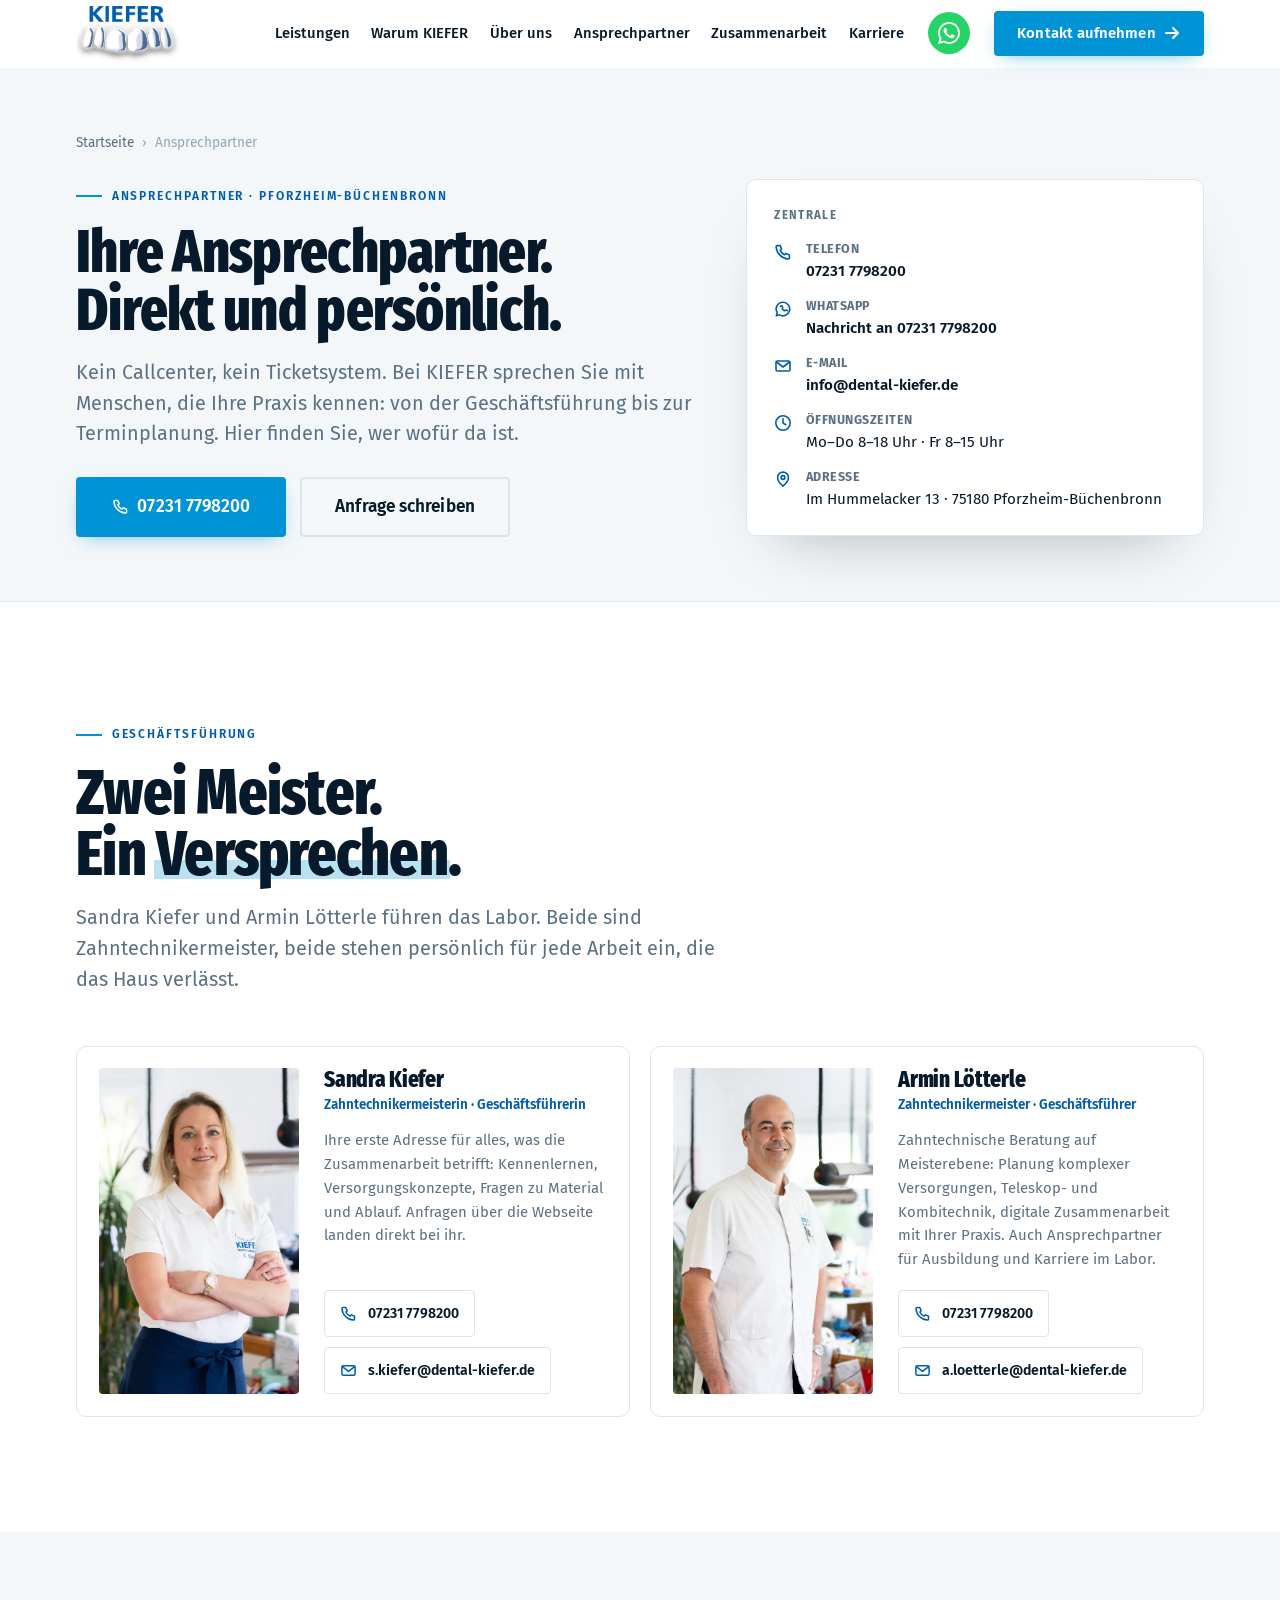
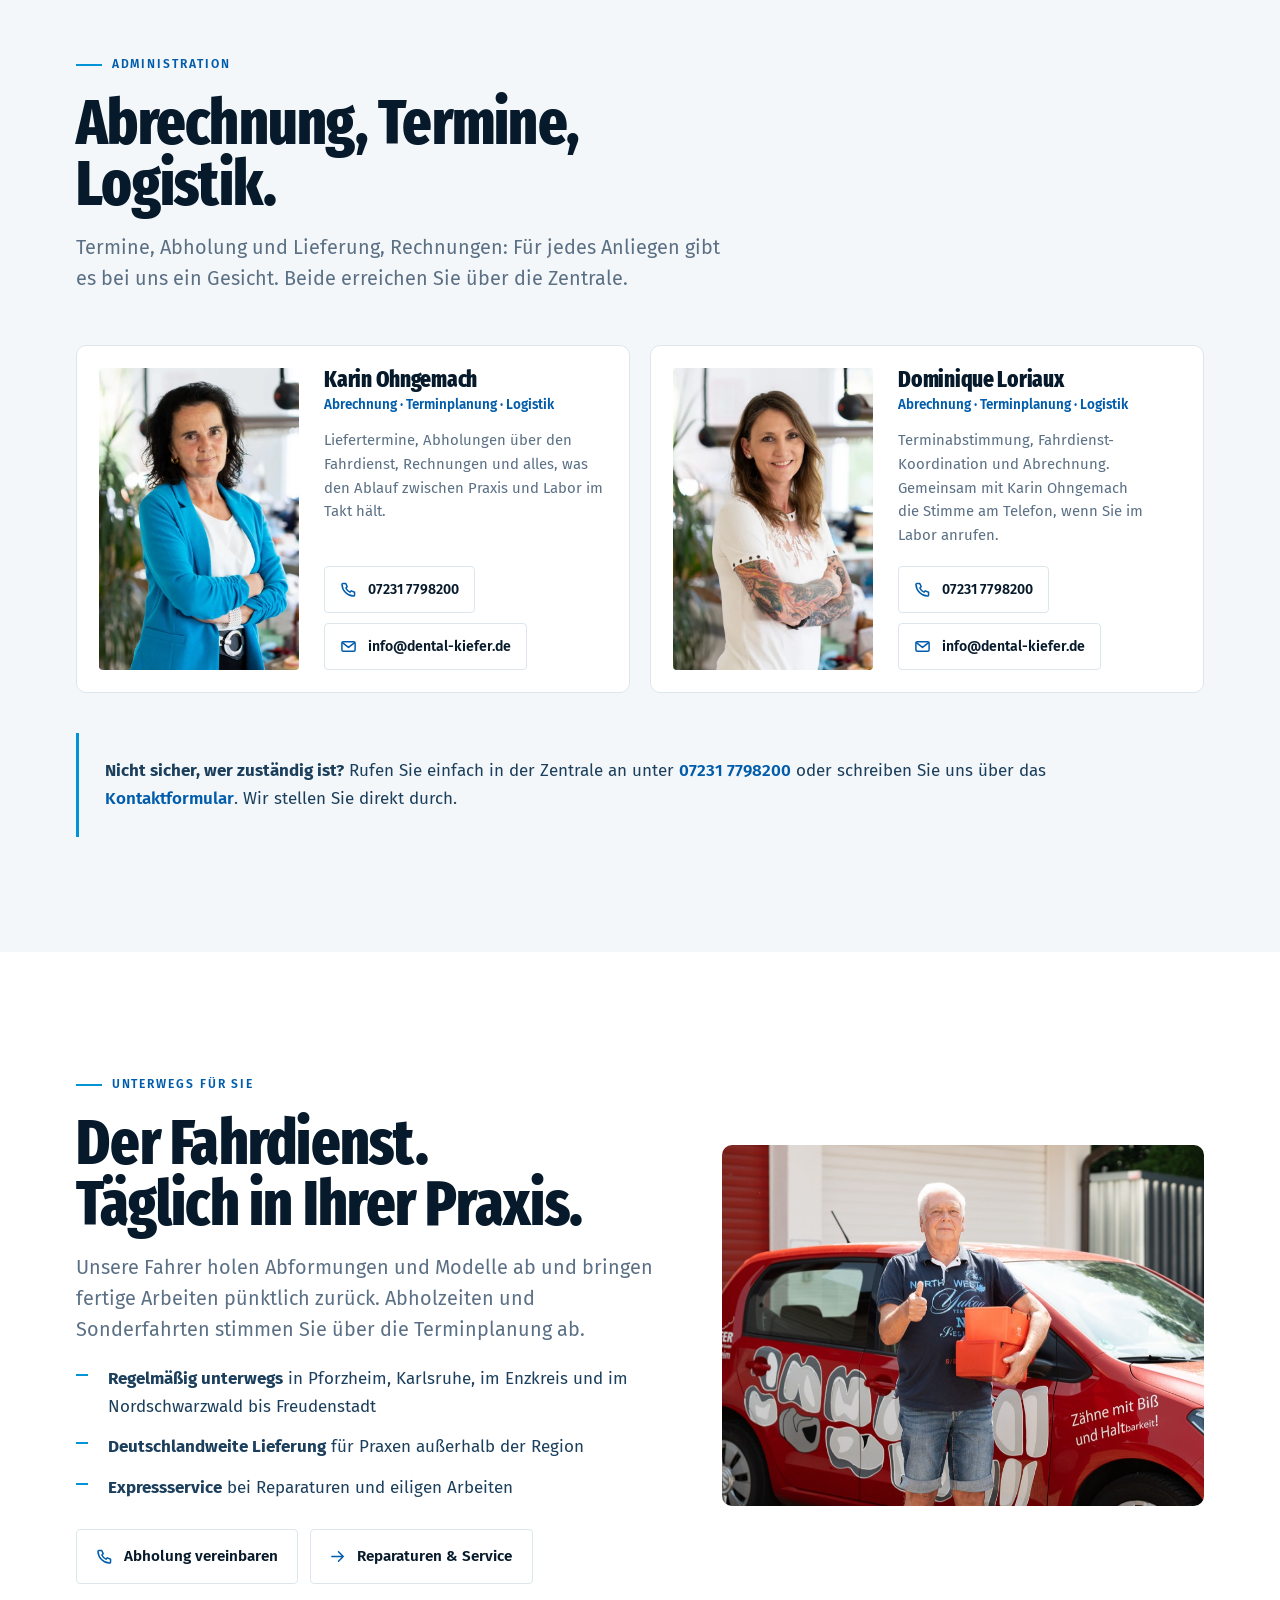
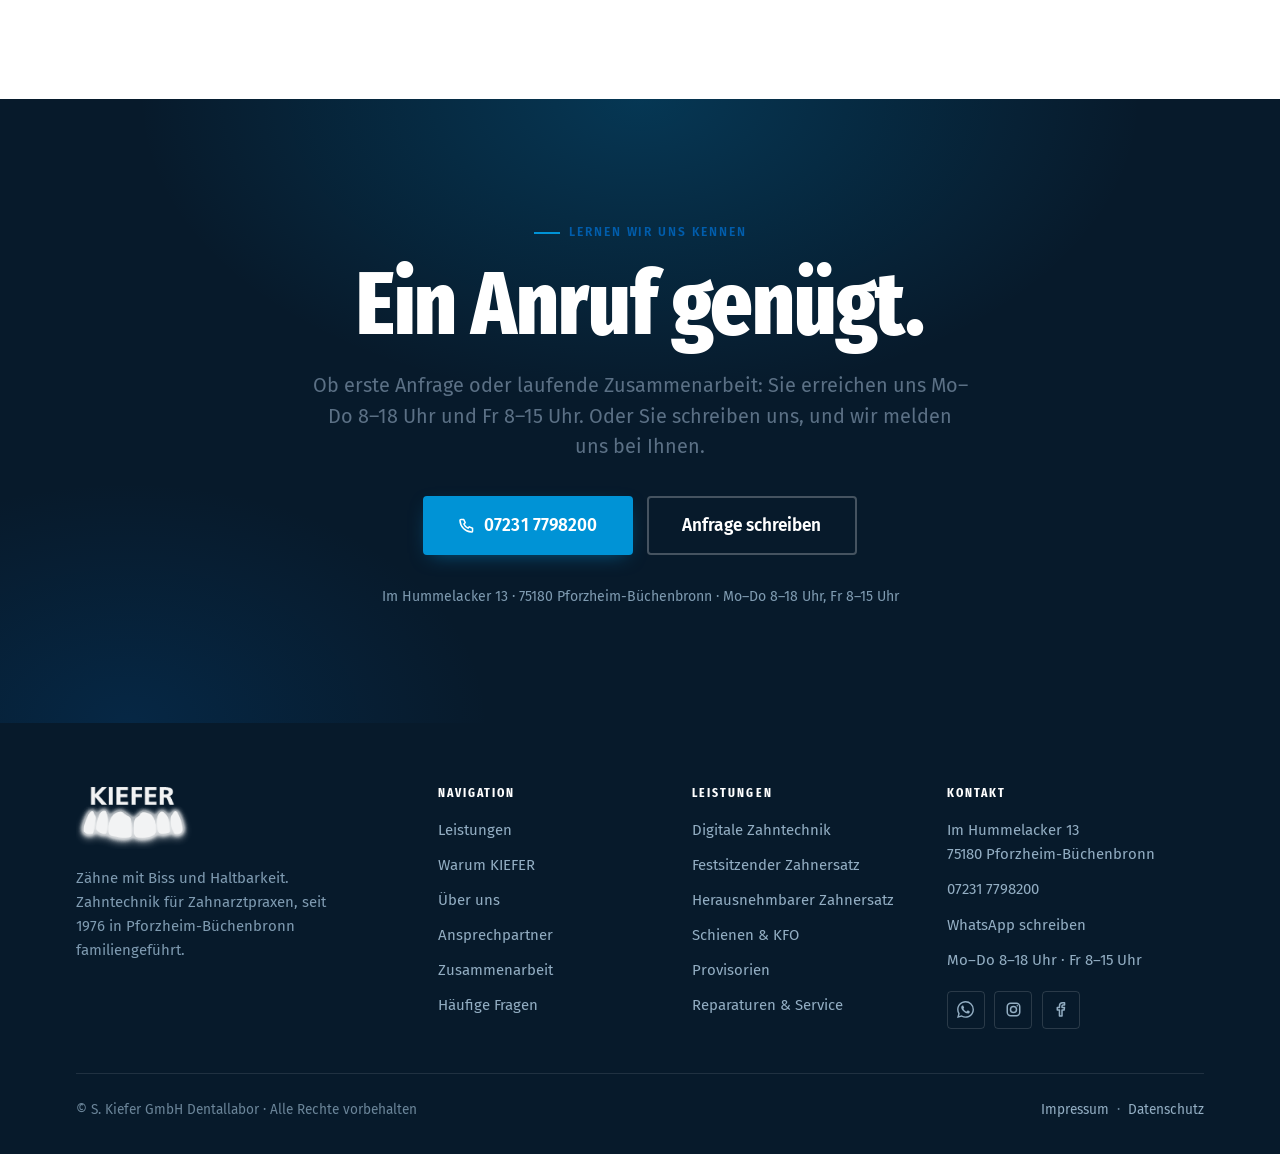
==== commit 62e0e39c: "Kopfmenue: FAQ entfernt (sechs statt sieben Punkte) Der FAQ-Abschnitt bleibt auf der Startseite und " ====
--- a/website/ansprechpartner.html
+++ b/website/ansprechpartner.html
@@ -76,7 +76,6 @@
       <a href="ueber-uns.html">Über uns</a>
       <a href="ansprechpartner.html">Ansprechpartner</a>
       <a href="index.html#ablauf">Zusammenarbeit</a>
-      <a href="index.html#faq">FAQ</a>
       <a title="Karriereseite folgt in Kürze">Karriere</a>
     </nav>
 
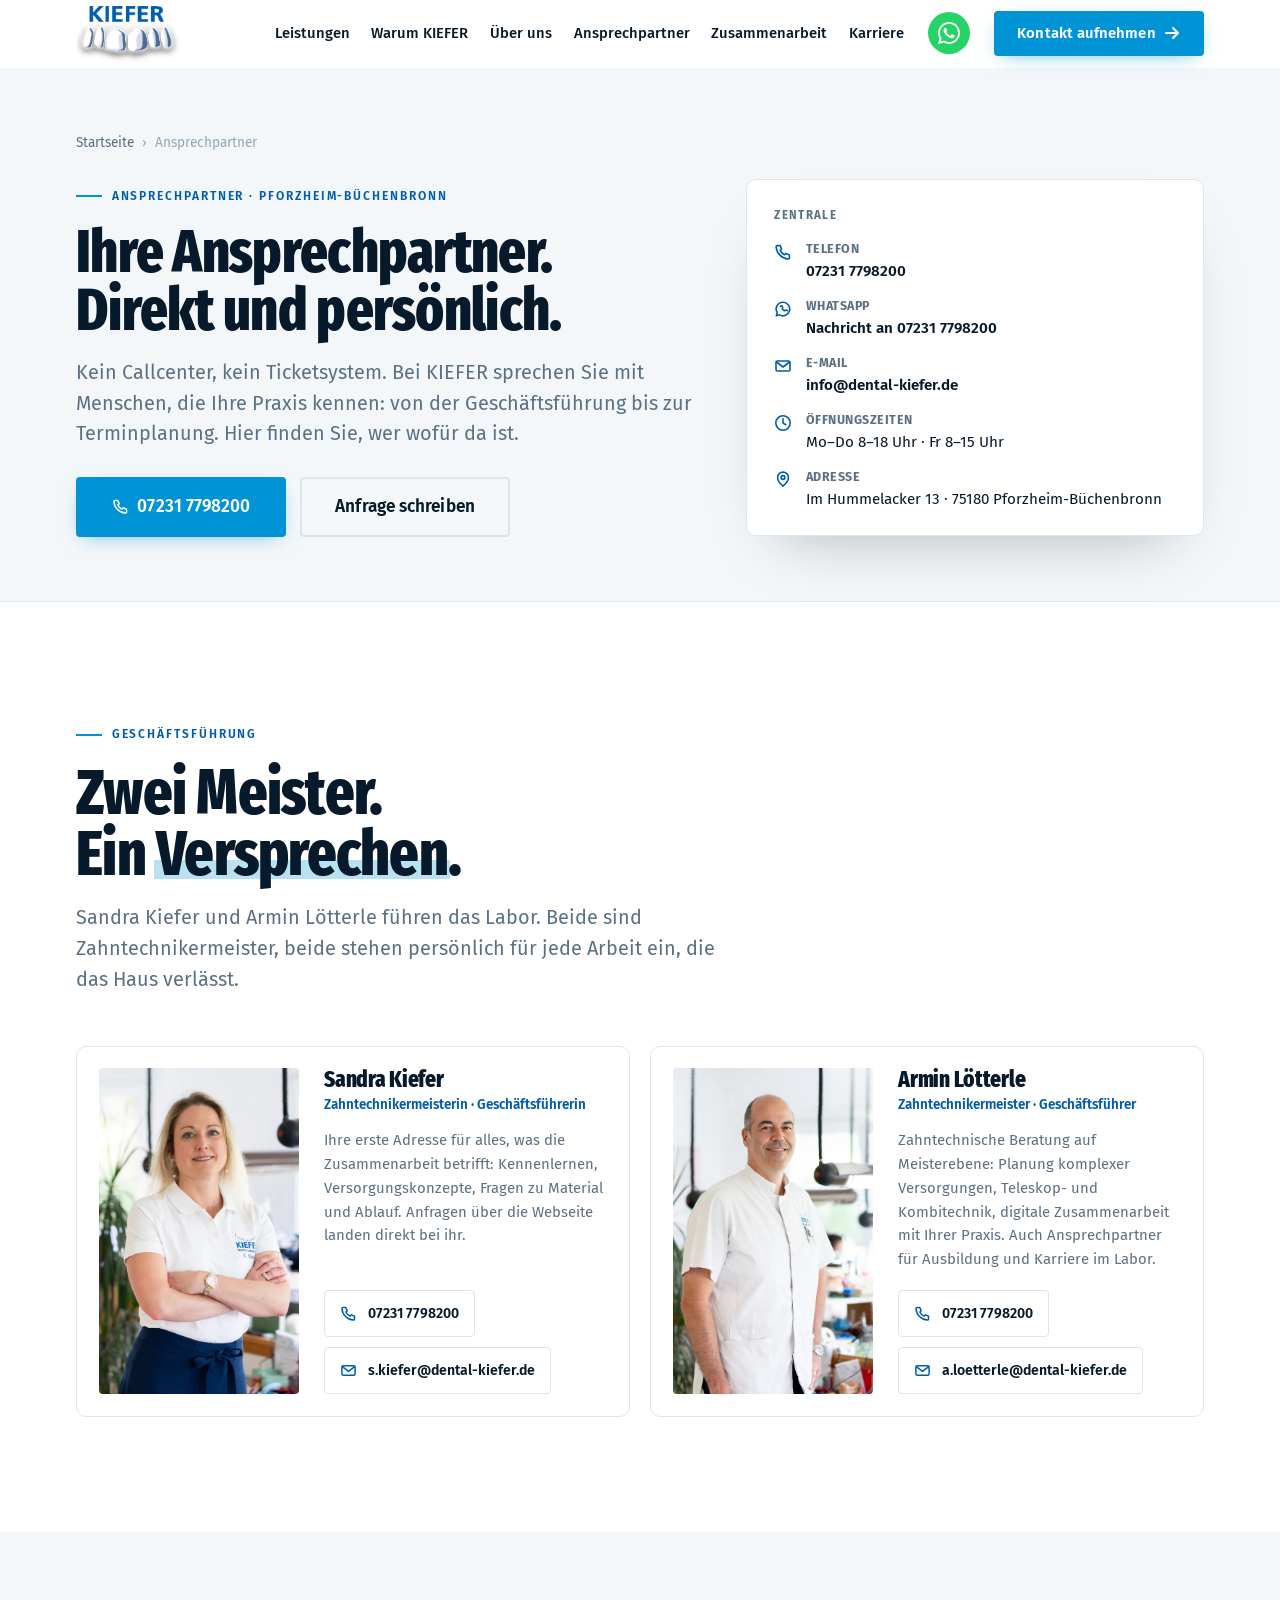
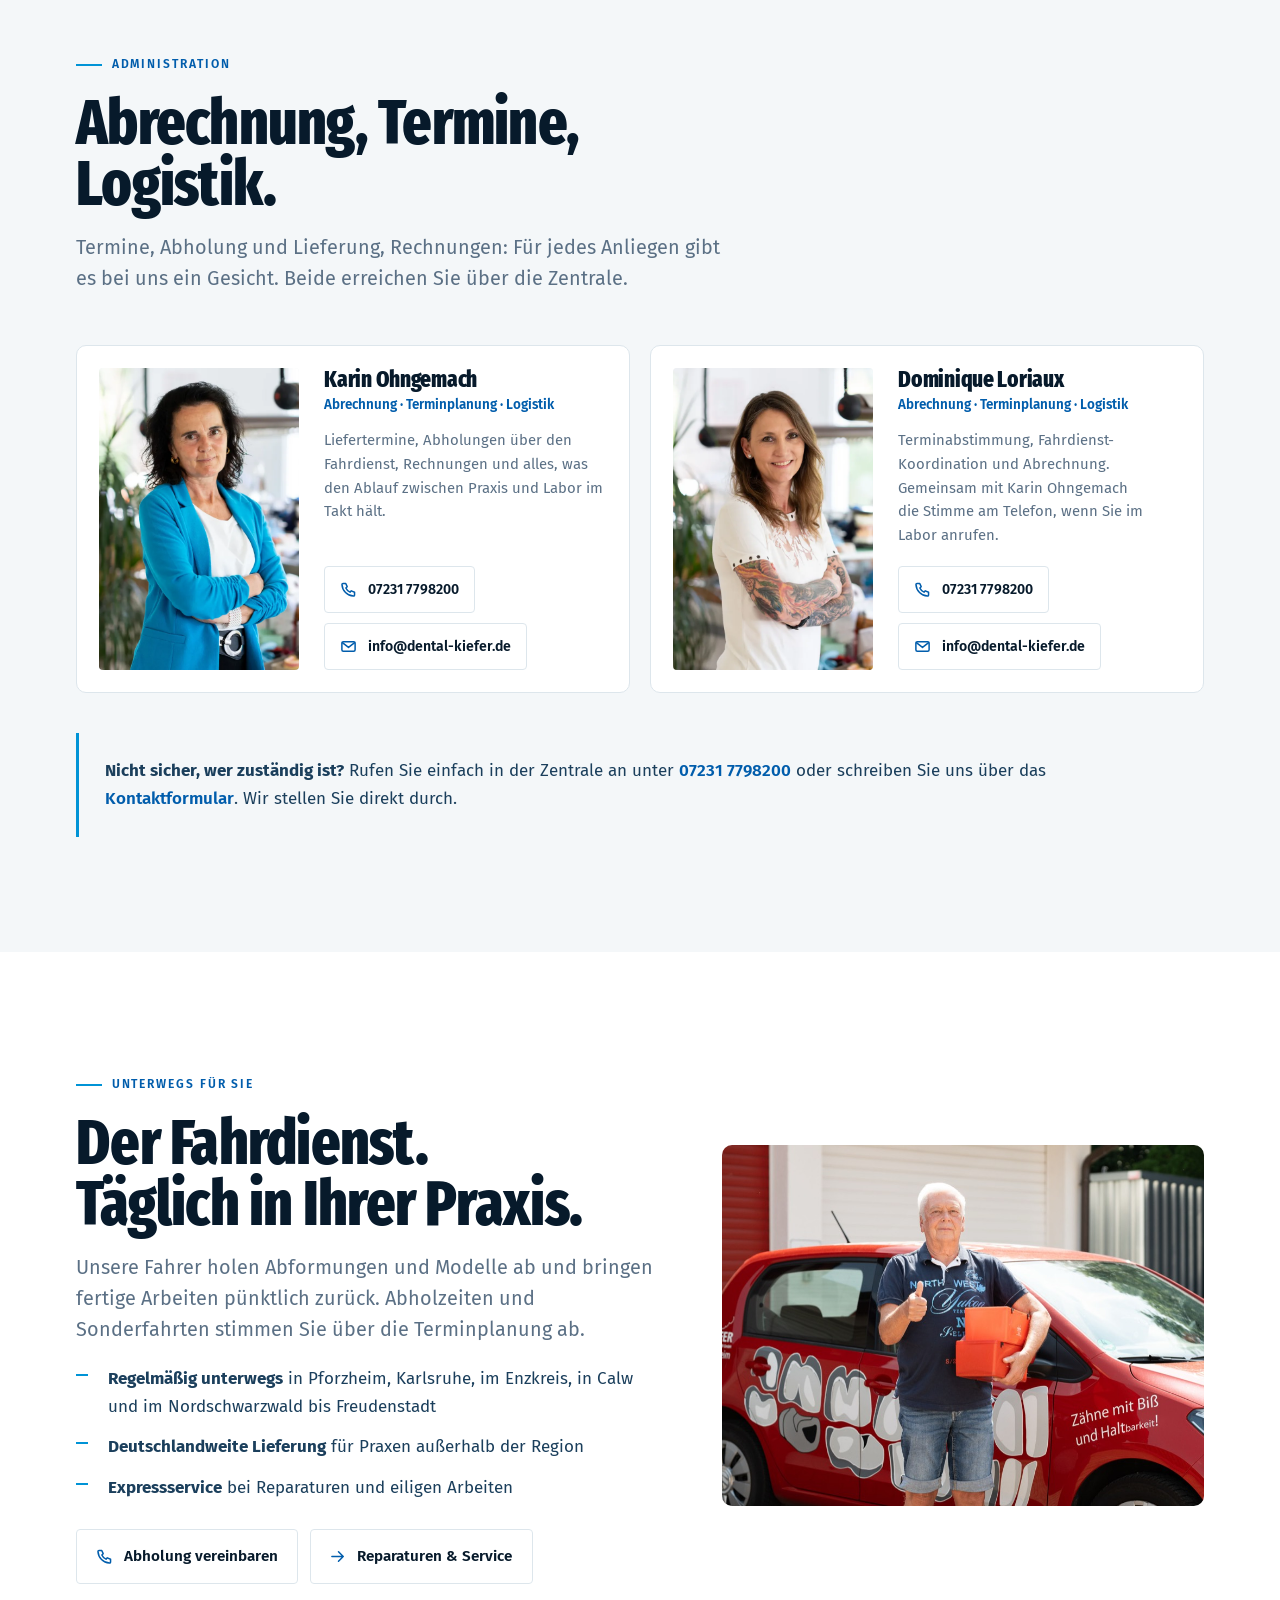
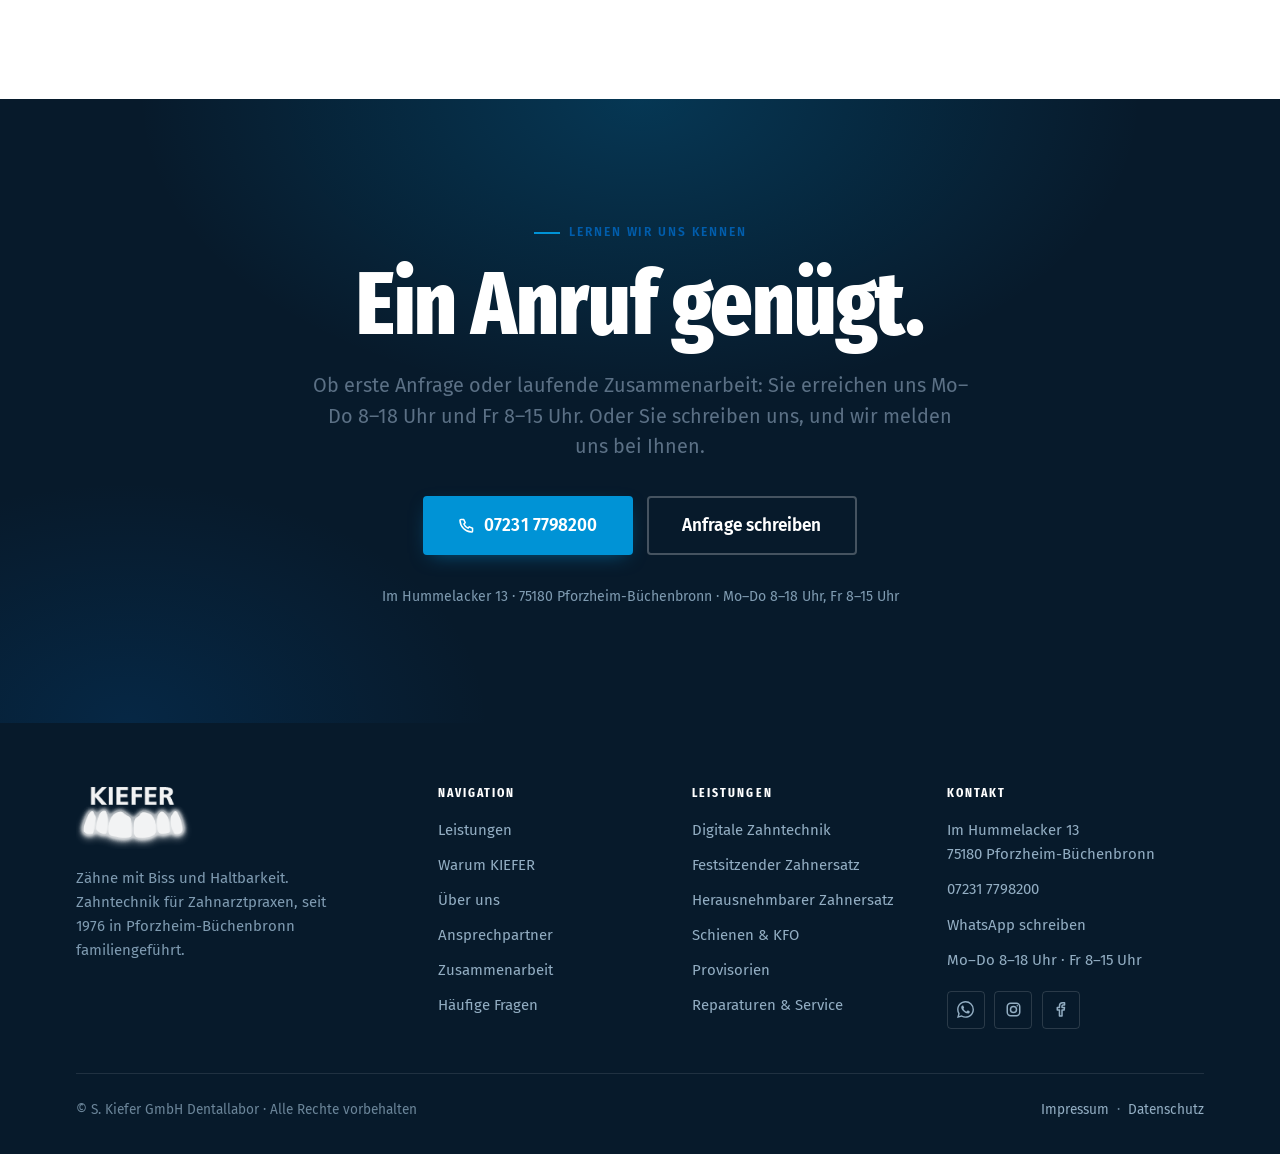
==== commit 149351b5: "Aenderungswuensche Sandra Kiefer (16.09.2026): Calw im Einzugsgebiet, drei Zahntechnikermeister, TAP" ====
--- a/website/ansprechpartner.html
+++ b/website/ansprechpartner.html
@@ -269,7 +269,7 @@
         und bringen fertige Arbeiten pünktlich zurück. Abholzeiten und Sonderfahrten stimmen Sie
         über die Terminplanung ab.</p>
         <ul class="liste" style="margin-top:1.3rem">
-          <li><b>Regelmäßig unterwegs</b> in Pforzheim, Karlsruhe, im Enzkreis und im Nordschwarzwald bis Freudenstadt</li>
+          <li><b>Regelmäßig unterwegs</b> in Pforzheim, Karlsruhe, im Enzkreis, in Calw und im Nordschwarzwald bis Freudenstadt</li>
           <li><b>Deutschlandweite Lieferung</b> für Praxen außerhalb der Region</li>
           <li><b>Expressservice</b> bei Reparaturen und eiligen Arbeiten</li>
         </ul>
--- a/website/assets/css/style.css
+++ b/website/assets/css/style.css
@@ -2267,7 +2267,9 @@
   .ap-raster--drei { grid-template-columns: 1fr; }
   .ap-karte--gross { flex-direction: column; }
   .ap-karte__bild { width: 100%; }
-  .ap-karte__bild img { aspect-ratio: 4 / 3; }
+  /* Hochformat beibehalten: die Portraits sind 4:5. Ein 4:3-Kasten
+     schnitt auf dem Handy 40 Prozent oben und unten weg, also die Koepfe. */
+  .ap-karte__bild img { aspect-ratio: 4 / 5; object-position: 50% 25%; }
 }
 
 /* Sieben Menuepunkte (neu: Ansprechpartner): Header etwas dichter, damit
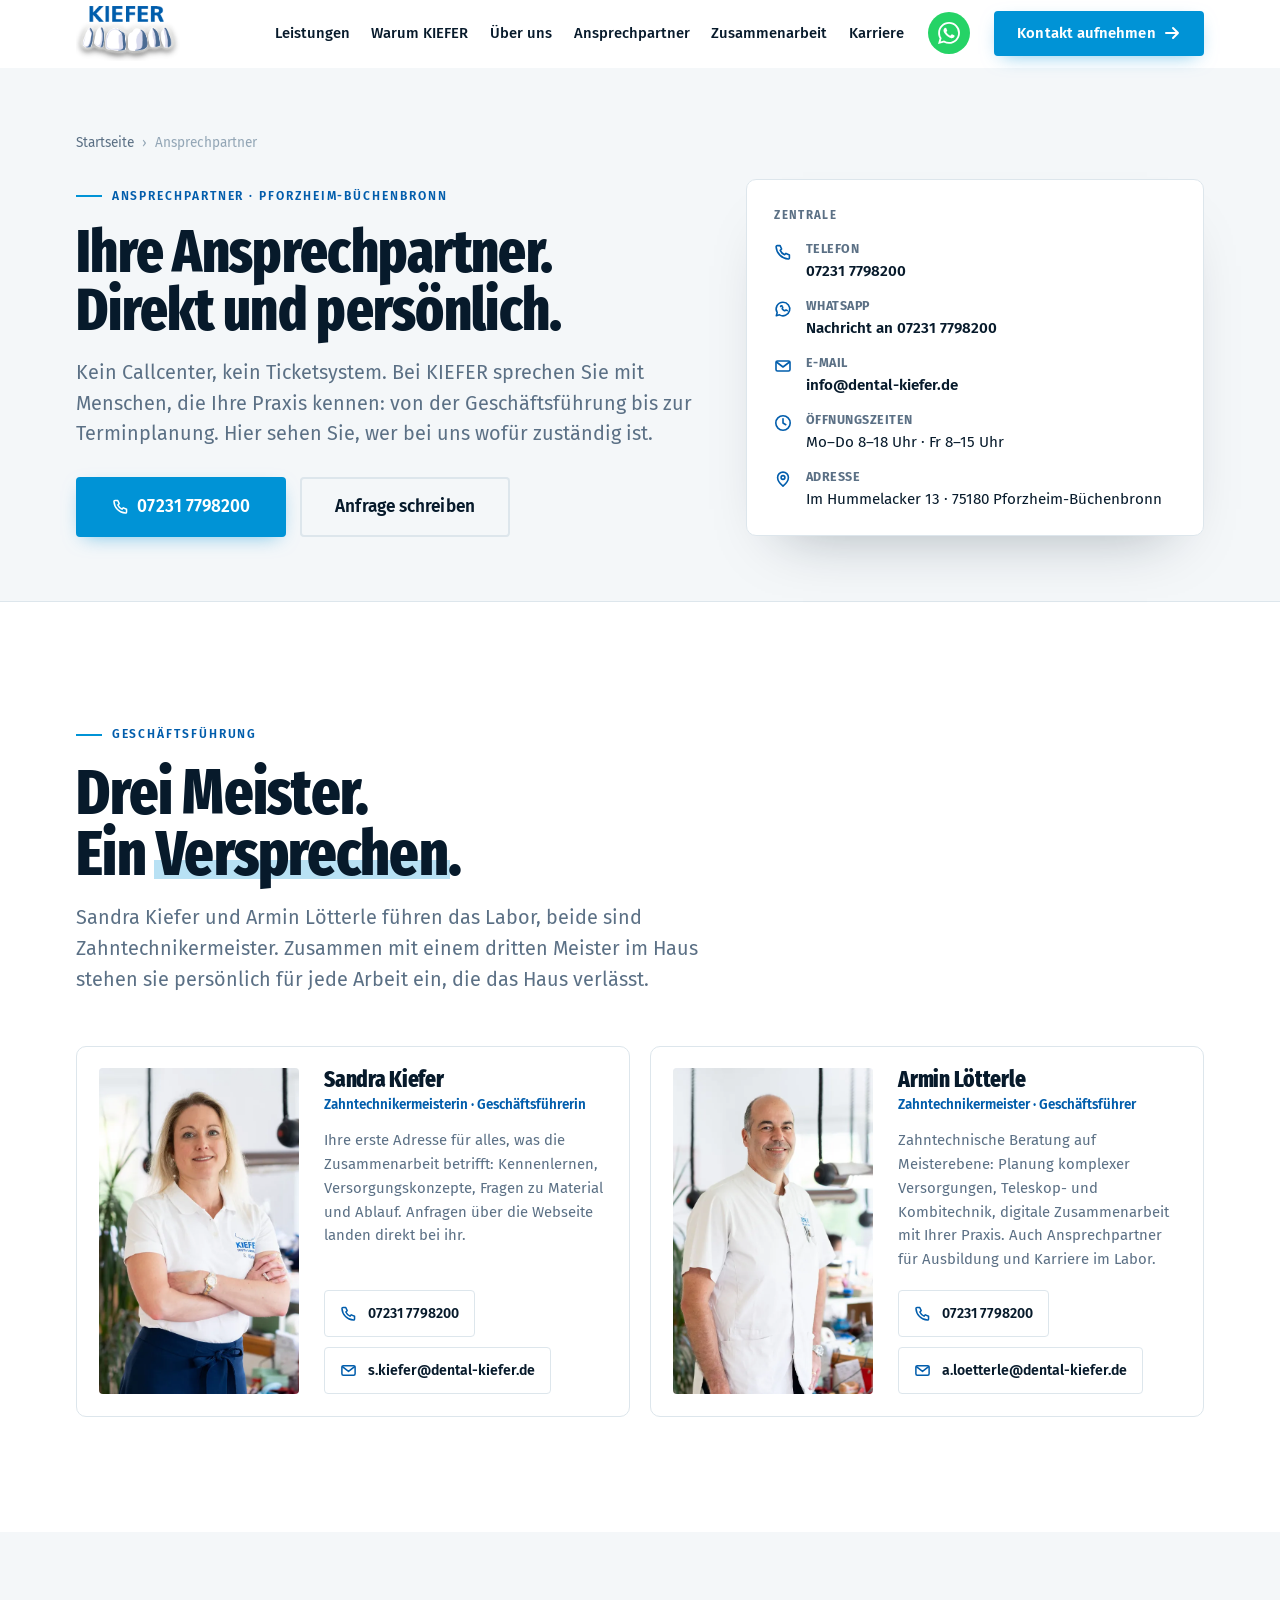
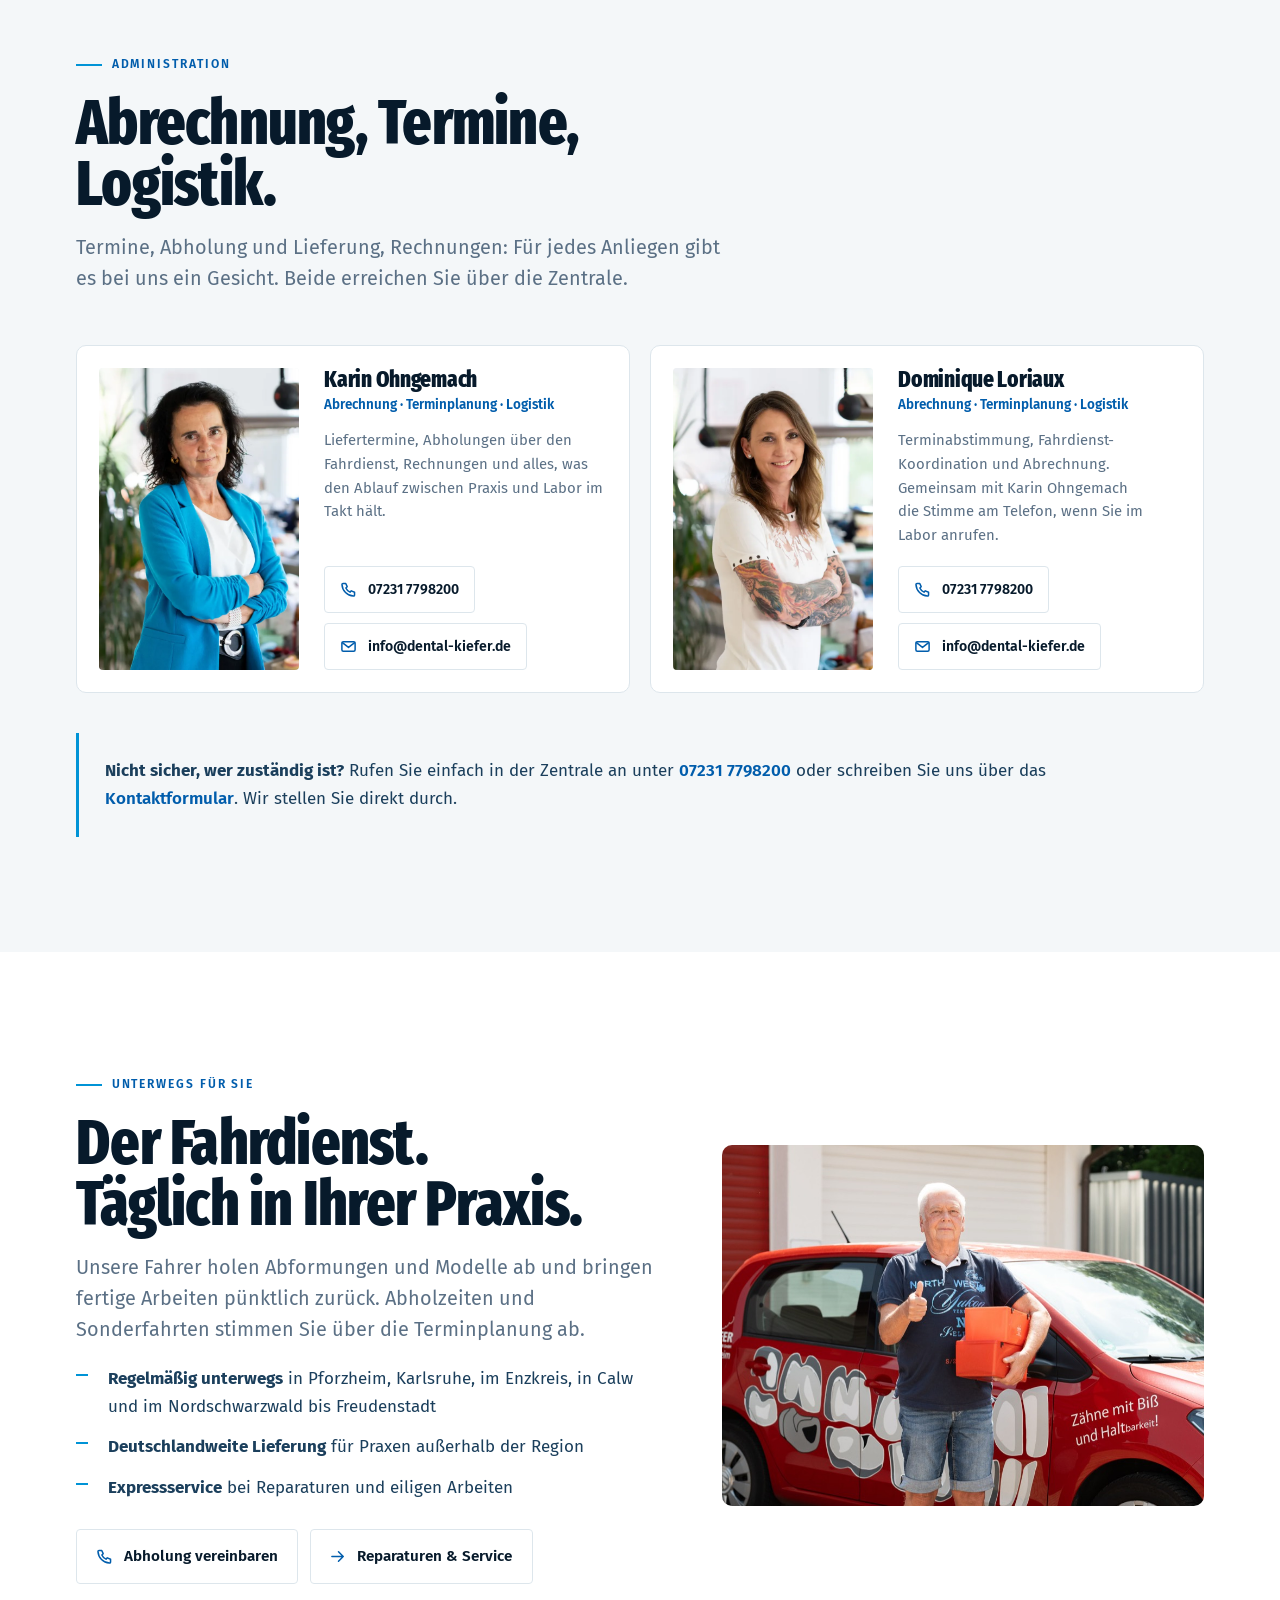
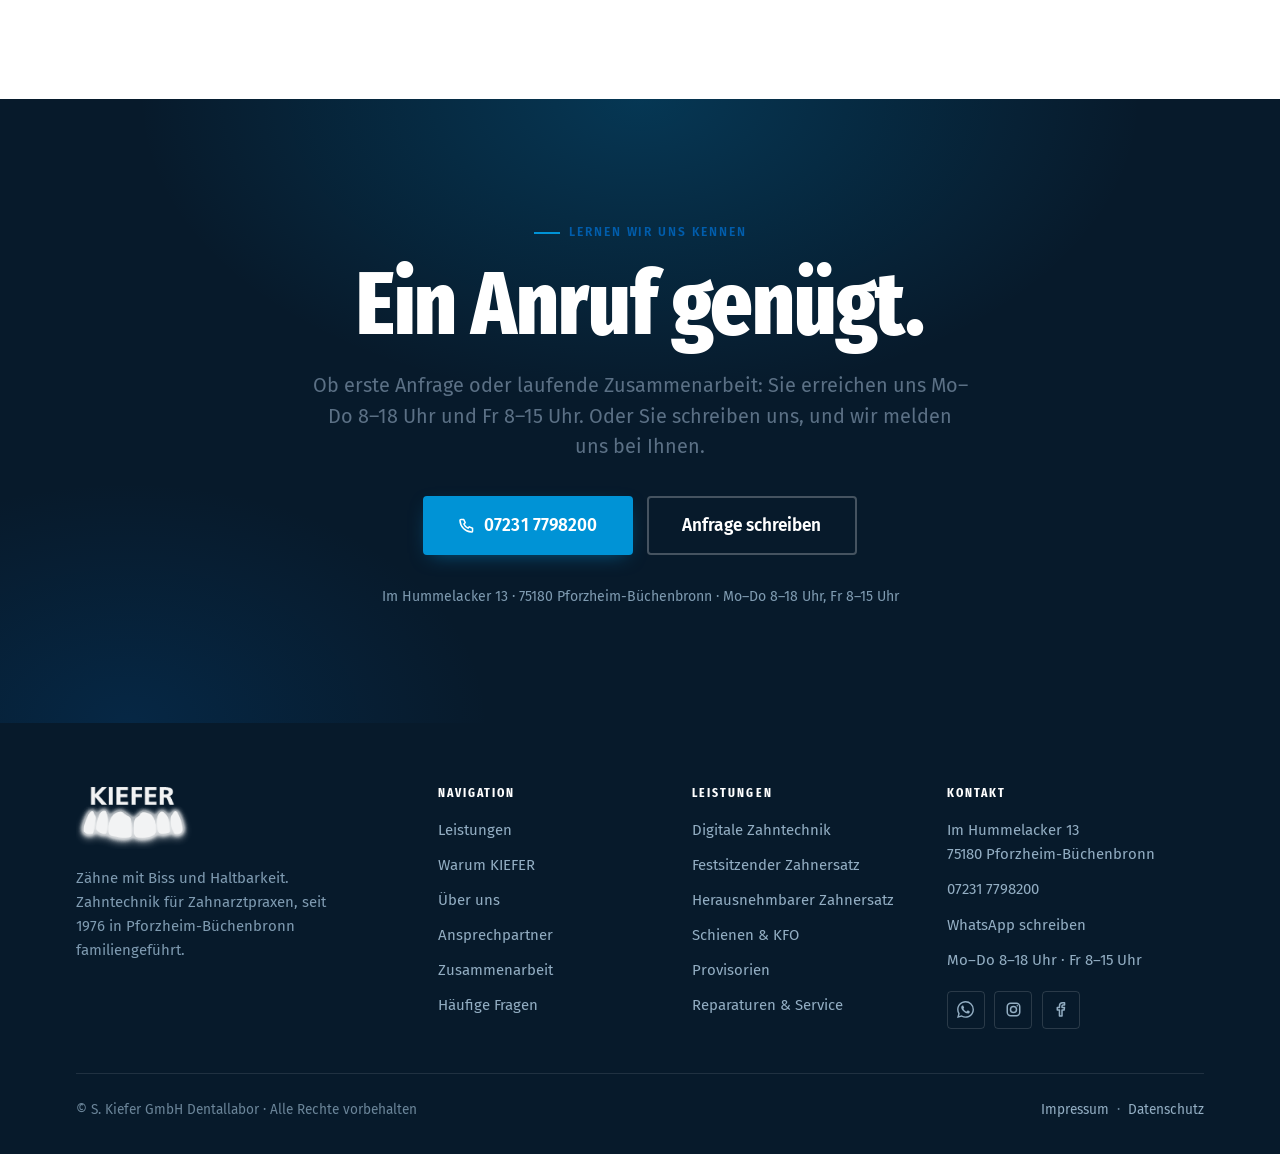
==== commit adec4c63: "Aenderungswuensche Sandra Kiefer (16.09.2026, Teil 2): Texte, drei Meister, neues Portraet - Startse" ====
--- a/website/ansprechpartner.html
+++ b/website/ansprechpartner.html
@@ -104,7 +104,7 @@
         <h1 class="job-hero__titel">Ihre Ansprechpartner.<br>Direkt und persönlich.</h1>
         <p class="lead">Kein Callcenter, kein Ticketsystem. Bei KIEFER sprechen Sie mit
         Menschen, die Ihre Praxis kennen: von der Geschäftsführung bis zur Terminplanung.
-        Hier finden Sie, wer wofür da ist.</p>
+        Hier sehen Sie, wer bei uns wofür zuständig ist.</p>
 
         <div class="hero__cta" style="margin-top:1.75rem;margin-bottom:0">
           <a class="btn btn--cta btn--gross" href="tel:+4972317798200"><svg width="17" height="17" viewBox="0 0 18 18" fill="none" stroke="currentColor" stroke-width="1.6" stroke-linecap="round" stroke-linejoin="round" aria-hidden="true"><path d="M6.1 2.6 7.6 6 6.2 7.4a8.4 8.4 0 0 0 4.4 4.4L12 10.4l3.4 1.5v3a1.1 1.1 0 0 1-1.2 1.1A13 13 0 0 1 2.1 3.8a1.1 1.1 0 0 1 1.1-1.2z"/></svg> 07231 7798200</a>
@@ -147,9 +147,10 @@
     <div class="kopfzeile rein">
       <div>
         <span class="kicker">Geschäftsführung</span>
-        <h2 class="t-xl">Zwei Meister.<br>Ein <span class="markiert">Versprechen</span>.</h2>
-        <p class="lead">Sandra Kiefer und Armin Lötterle führen das Labor. Beide sind
-        Zahntechnikermeister, beide stehen persönlich für jede Arbeit ein, die das Haus verlässt.</p>
+        <h2 class="t-xl">Drei Meister.<br>Ein <span class="markiert">Versprechen</span>.</h2>
+        <p class="lead">Sandra Kiefer und Armin Lötterle führen das Labor, beide sind
+        Zahntechnikermeister. Zusammen mit einem dritten Meister im Haus stehen sie persönlich
+        für jede Arbeit ein, die das Haus verlässt.</p>
       </div>
     </div>
 
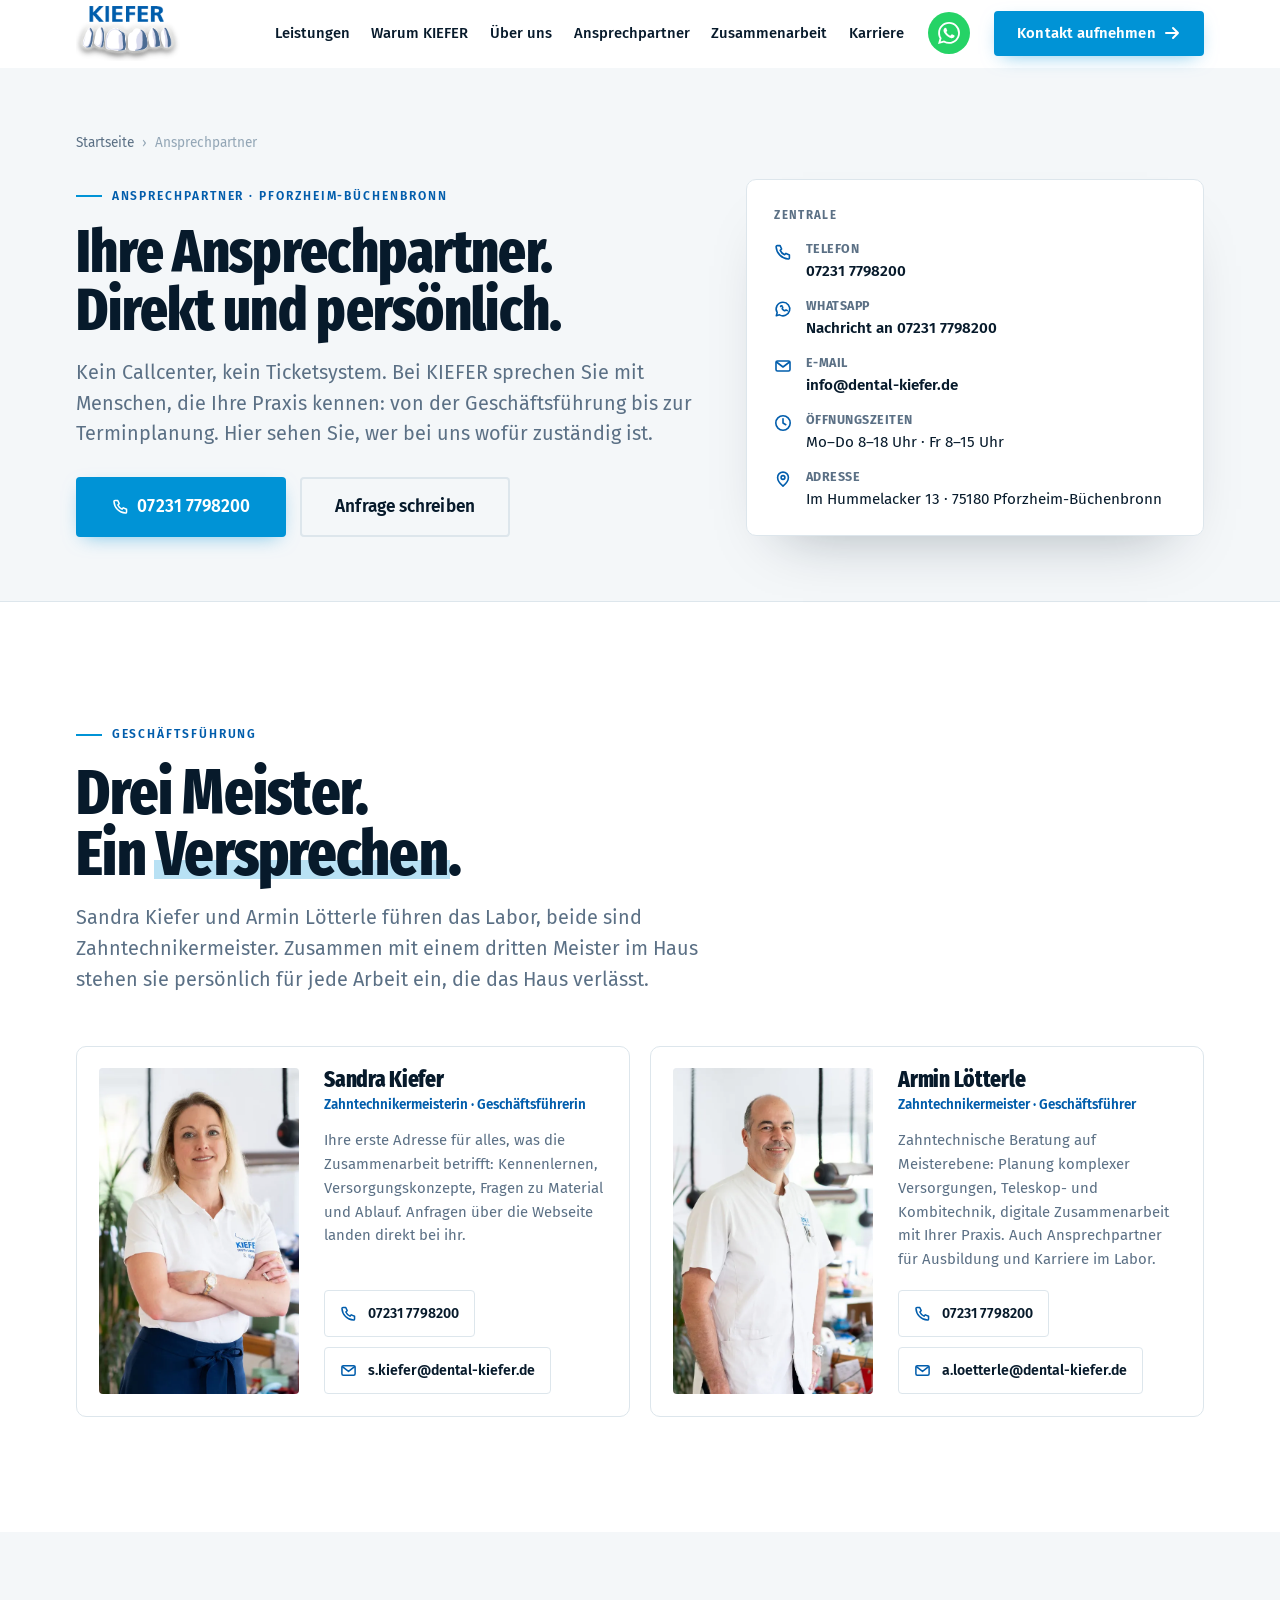
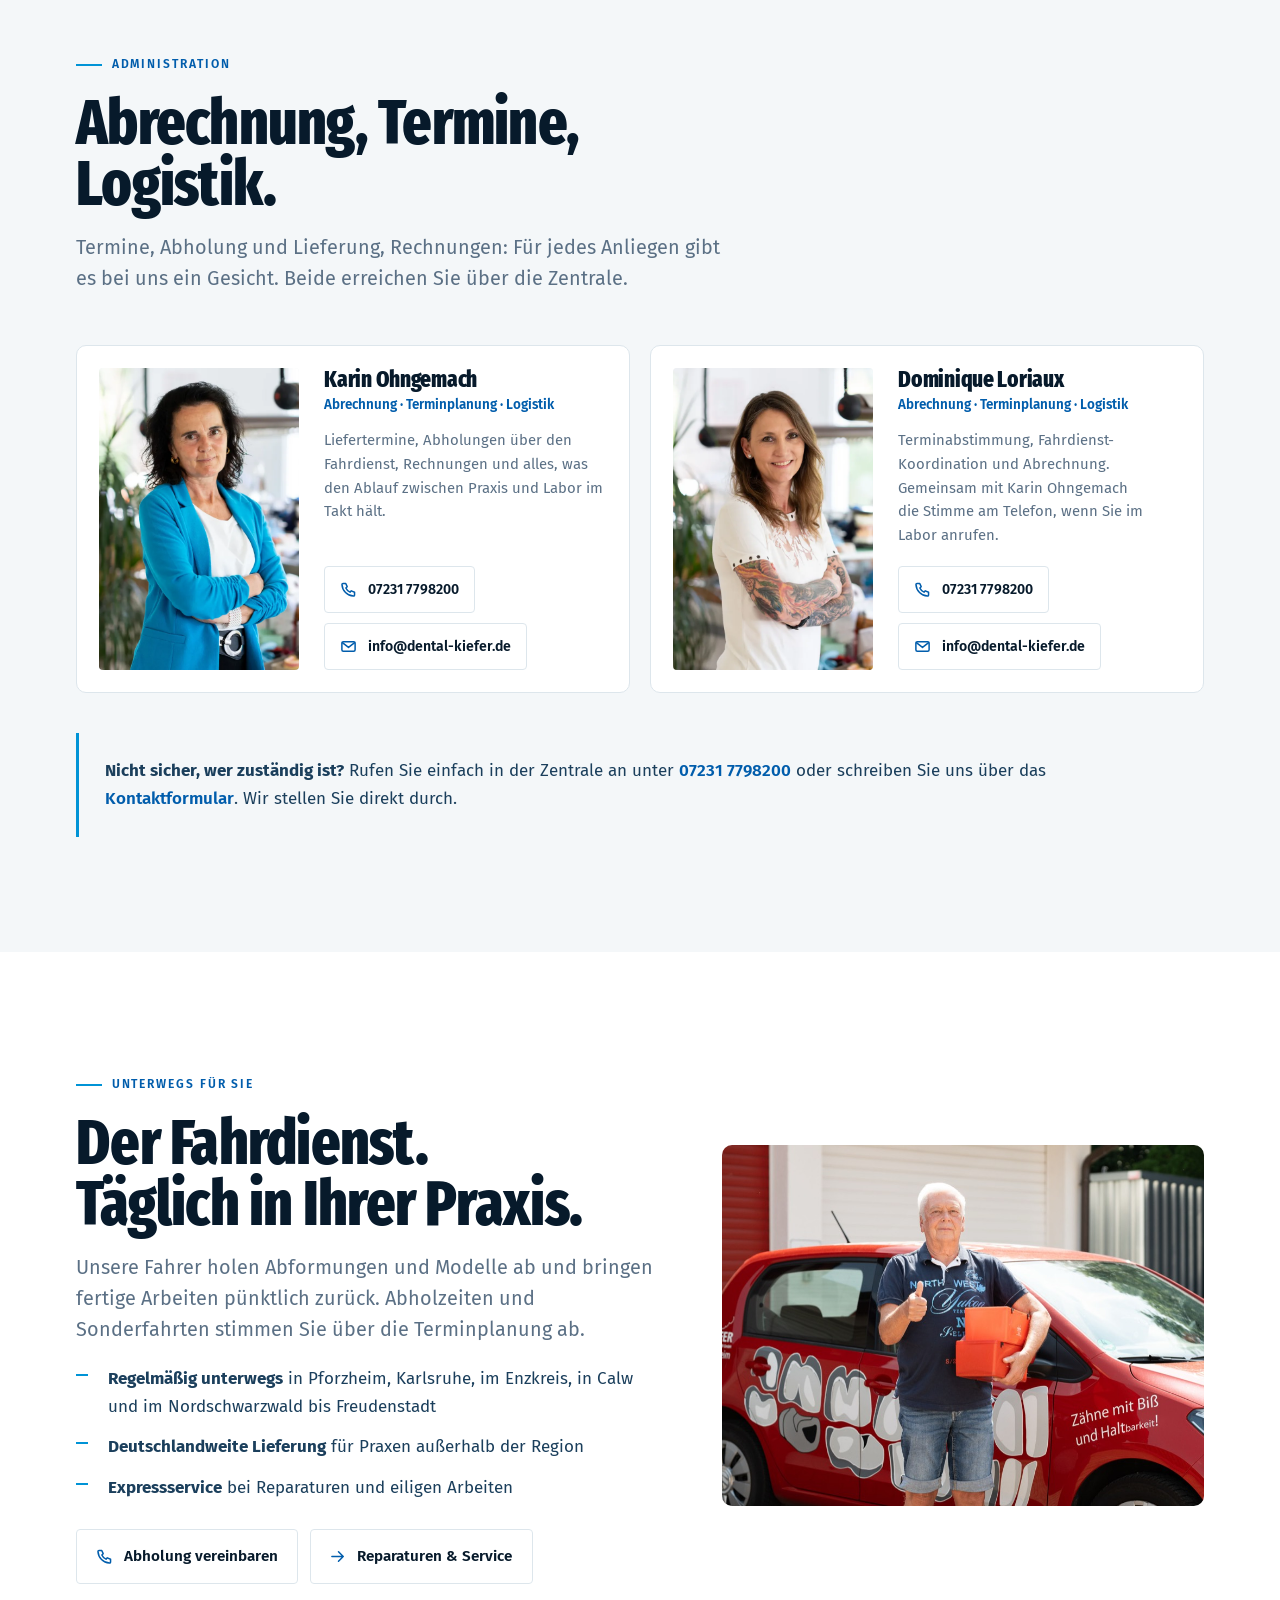
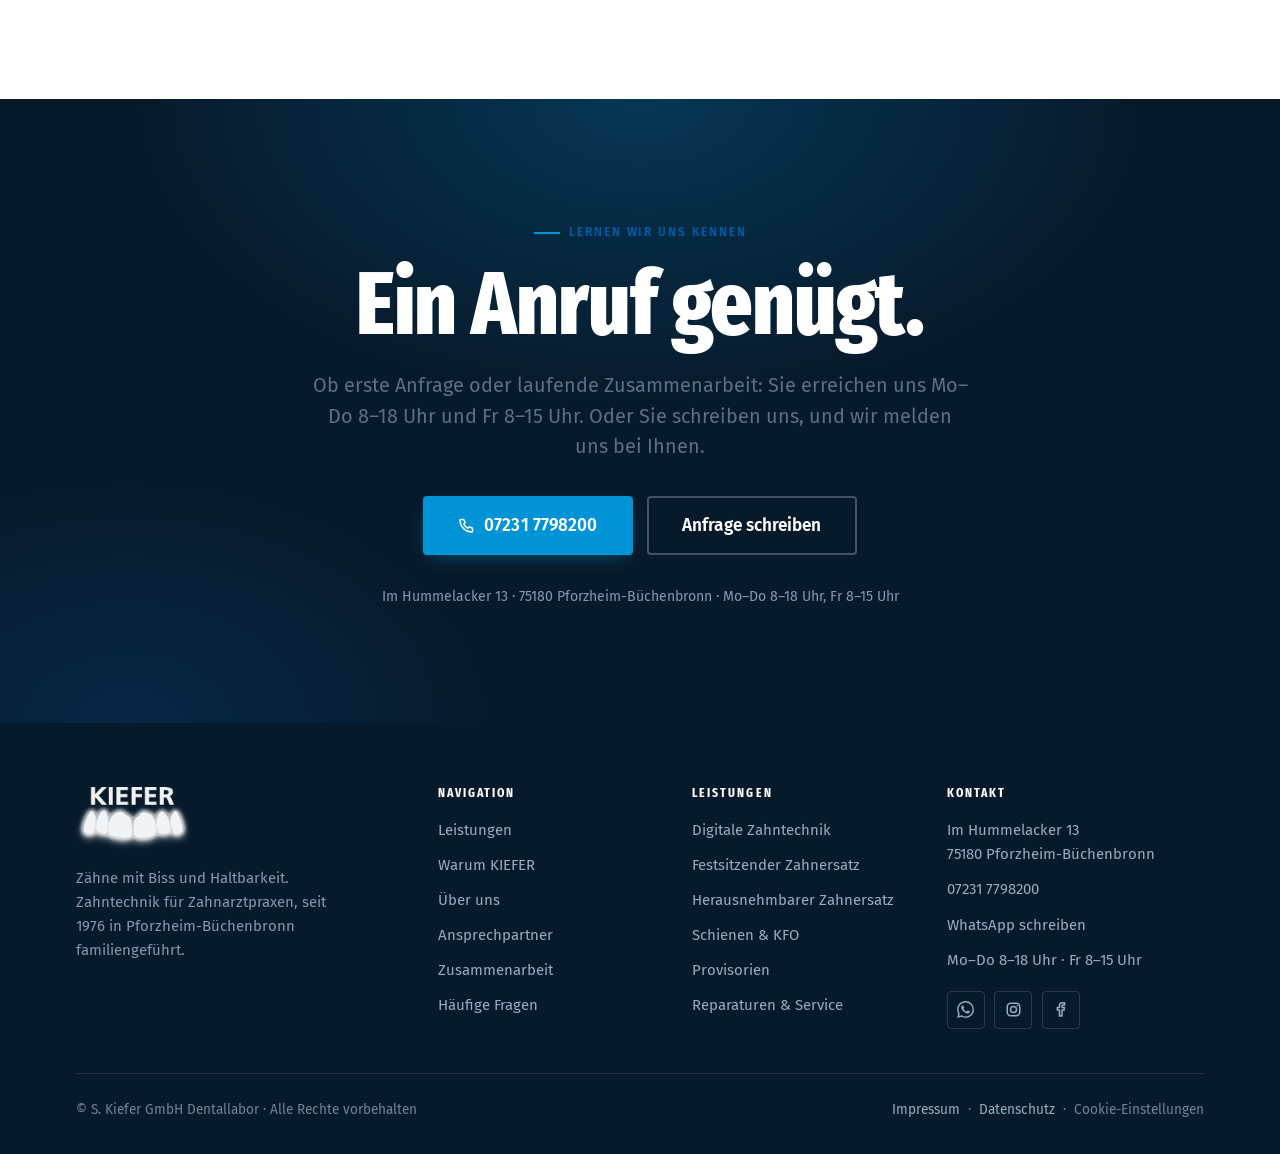
==== commit 22d4ea6f: "Startklar: Einwilligungsbanner, Messbaustein (GA4/Meta) und Search-Console-Platzhalter - ao-konfigur" ====
--- a/website/ansprechpartner.html
+++ b/website/ansprechpartner.html
@@ -18,6 +18,7 @@
 
 <link rel="icon" href="assets/img/logo-kiefer.png" type="image/png">
 <link rel="stylesheet" href="assets/css/style.css">
+<link rel="stylesheet" href="assets/css/einwilligung.css">
 <script type="application/ld+json">
 {
   "@context": "https://schema.org",
@@ -361,7 +362,8 @@
       <span>© S. Kiefer GmbH Dentallabor · Alle Rechte vorbehalten</span>
       <span>
         <a href="impressum.html">Impressum</a> &nbsp;·&nbsp;
-        <a href="datenschutz.html">Datenschutz</a>
+        <a href="datenschutz.html">Datenschutz</a> &nbsp;&middot;&nbsp;
+        <button type="button" class="ein-ausloeser" data-einwilligung-oeffnen>Cookie-Einstellungen</button>
       </span>
     </div>
   </div>
@@ -372,5 +374,8 @@
 </div>
 
 <script src="assets/js/app.js"></script>
+<script src="assets/js/ao-konfiguration.js"></script>
+<script src="assets/js/einwilligung.js" defer></script>
+<script src="assets/js/messung.js" defer></script>
 </body>
 </html>
--- a/website/assets/css/einwilligung.css
+++ b/website/assets/css/einwilligung.css
@@ -0,0 +1,228 @@
+/* ============================================================================
+   EINWILLIGUNGSBANNER (Cookie-Banner)
+   Wiederverwendbar für alle Websites von AO Consulting.
+   Zwei Dateien einbinden, sonst nichts:
+     <link rel="stylesheet" href="assets/einwilligung.css">
+     <script src="assets/einwilligung.js" defer></script>
+   Die Oberfläche baut das Skript selbst, das HTML bleibt unberührt.
+
+   Farben kommen aus der Seite, falls --navy und --coral definiert sind.
+   Sonst greifen die Ersatzwerte hier.
+   ============================================================================ */
+
+:root{
+  --ein-navy: var(--navy, #243D6F);
+  --ein-navy-tief: var(--navy-deep, #1A2C4F);
+  --ein-navy-tinte: var(--navy-ink, #132038);
+  --ein-coral: var(--coral, #FD6E5D);
+  --ein-coral-dunkel: var(--coral-dark, #E85947);
+  --ein-text: #3D4759;
+  --ein-grau: #6E7A8C;
+  --ein-linie: rgba(36,61,111,.14);
+  --ein-hell: #F4F7FB;
+  --ein-radius: 14px;
+}
+
+/* ---------- Abdunklung ---------- */
+.ein-hinter{
+  position:fixed;inset:0;z-index:2147483100;
+  background:rgba(19,32,56,.58);
+  backdrop-filter:blur(3px);
+  display:flex;align-items:flex-end;justify-content:center;
+  padding:24px;
+  /* Geschlossen ist die Abdunklung unsichtbar UND klickdurchlässig,
+     sonst blockiert sie die ganze Seite. */
+  opacity:0;visibility:hidden;pointer-events:none;
+  transition:opacity .28s ease,visibility .28s ease;
+}
+.ein-hinter[data-offen="true"]{opacity:1;visibility:visible;pointer-events:auto}
+/* Beim Feinjustieren steht die Karte mittig, sie ist dann höher */
+.ein-hinter[data-sicht="details"]{align-items:center}
+
+/* ---------- Karte ---------- */
+.ein-karte{
+  width:min(100%, 640px);max-height:calc(100vh - 48px);
+  background:#fff;color:var(--ein-text);
+  border-radius:var(--ein-radius);
+  box-shadow:0 30px 80px -30px rgba(19,32,56,.7);
+  display:flex;flex-direction:column;overflow:hidden;
+  font-family:inherit;font-size:15px;line-height:1.6;
+  transform:translateY(22px);transition:transform .28s cubic-bezier(.4,0,.2,1);
+}
+.ein-hinter[data-offen="true"] .ein-karte{transform:translateY(0)}
+.ein-hinter[data-sicht="details"] .ein-karte{width:min(100%, 720px)}
+
+/* Schmaler Farbstreifen oben in der CI */
+.ein-karte::before{
+  content:"";display:block;height:4px;flex:none;
+  background:linear-gradient(90deg,var(--ein-coral) 0%,var(--ein-navy) 100%);
+}
+
+.ein-koerper{padding:30px 32px 4px;overflow-y:auto;flex:1 1 auto;-webkit-overflow-scrolling:touch}
+
+.ein-kicker{
+  font-size:.7rem;font-weight:800;letter-spacing:.15em;text-transform:uppercase;
+  color:var(--ein-coral);display:block;margin-bottom:10px;
+}
+.ein-karte h2{
+  margin:0 0 12px;font-size:1.42rem;font-weight:800;color:var(--ein-navy);
+  letter-spacing:-.02em;line-height:1.2;
+}
+.ein-karte p{margin:0 0 14px}
+.ein-karte a{color:var(--ein-navy);font-weight:700;text-decoration:underline;text-underline-offset:2px}
+.ein-karte a:hover{color:var(--ein-coral)}
+.ein-fein{font-size:.83rem;color:var(--ein-grau);line-height:1.55}
+
+/* ---------- Knopfleiste ---------- */
+.ein-fuss{
+  padding:22px 32px 26px;background:var(--ein-hell);
+  border-top:1px solid var(--ein-linie);flex:none;
+}
+.ein-knoepfe{display:grid;grid-template-columns:1fr 1fr;gap:12px}
+.ein-knopf{
+  display:inline-flex;align-items:center;justify-content:center;gap:9px;
+  padding:15px 22px;border-radius:7px;border:1.5px solid transparent;
+  font:inherit;font-weight:700;font-size:.95rem;line-height:1.2;text-align:center;
+  cursor:pointer;text-decoration:none;
+  transition:background .18s ease,color .18s ease,border-color .18s ease,transform .18s ease;
+}
+.ein-knopf:hover{transform:translateY(-2px)}
+.ein-knopf:focus-visible{outline:3px solid var(--ein-navy);outline-offset:3px}
+.ein-knopf svg{width:17px;height:17px;flex:none}
+
+/* Empfehlung: gefüllt in Coral, mit Haken und Rahmenring.
+   Ablehnen steht daneben, gleich groß und gleich gut erreichbar. */
+.ein-knopf--alle{
+  background:var(--ein-coral);color:#fff;
+  box-shadow:0 12px 26px -14px rgba(253,110,93,.95), 0 0 0 4px rgba(253,110,93,.16);
+}
+.ein-knopf--alle:hover{background:var(--ein-coral-dunkel)}
+.ein-knopf--alle:focus-visible{outline-color:var(--ein-coral)}
+.ein-knopf--notwendig{background:#fff;border-color:var(--ein-navy);color:var(--ein-navy)}
+.ein-knopf--notwendig:hover{background:var(--ein-navy);color:#fff}
+.ein-knopf--speichern{background:var(--ein-navy);color:#fff}
+.ein-knopf--speichern:hover{background:var(--ein-navy-tief)}
+
+.ein-empfehlung{
+  display:block;text-align:center;font-size:.72rem;font-weight:700;
+  letter-spacing:.08em;text-transform:uppercase;color:var(--ein-coral);
+  margin-bottom:7px;
+}
+
+.ein-nebenlinks{
+  display:flex;flex-wrap:wrap;align-items:center;justify-content:center;
+  gap:8px 20px;margin-top:16px;font-size:.82rem;
+}
+.ein-nebenlinks a,.ein-nebenlinks button{
+  background:none;border:0;padding:0;font:inherit;font-size:.82rem;
+  color:var(--ein-grau);text-decoration:underline;text-underline-offset:2px;
+  cursor:pointer;font-weight:600;
+}
+.ein-nebenlinks a:hover,.ein-nebenlinks button:hover{color:var(--ein-navy)}
+.ein-nebenlinks a:focus-visible,.ein-nebenlinks button:focus-visible{
+  outline:2px solid var(--ein-navy);outline-offset:3px;border-radius:2px;
+}
+
+/* ---------- Kategorien ---------- */
+.ein-liste{display:grid;gap:11px;margin:22px 0 4px}
+.ein-gruppe{border:1.5px solid var(--ein-linie);border-radius:10px;overflow:hidden}
+.ein-gruppe__kopf{
+  display:flex;align-items:flex-start;gap:14px;padding:15px 17px;
+}
+.ein-gruppe__text{flex:1 1 auto;min-width:0}
+.ein-gruppe__name{
+  display:block;font-size:.97rem;font-weight:800;color:var(--ein-navy);
+  letter-spacing:-.01em;margin-bottom:3px;
+}
+.ein-gruppe__kurz{display:block;font-size:.85rem;color:var(--ein-grau);line-height:1.5}
+
+/* Schalter */
+.ein-schalter{
+  flex:none;width:50px;height:28px;border-radius:100px;border:0;cursor:pointer;
+  background:#C7D0DE;position:relative;transition:background .2s ease;padding:0;
+}
+.ein-schalter::after{
+  content:"";position:absolute;top:3px;left:3px;width:22px;height:22px;
+  border-radius:50%;background:#fff;box-shadow:0 2px 5px rgba(19,32,56,.28);
+  transition:transform .2s cubic-bezier(.4,0,.2,1);
+}
+.ein-schalter[aria-checked="true"]{background:var(--ein-coral)}
+.ein-schalter[aria-checked="true"]::after{transform:translateX(22px)}
+.ein-schalter:focus-visible{outline:3px solid var(--ein-navy);outline-offset:3px}
+/* Pflichtkategorie: klar sichtbar an, aber nicht umschaltbar.
+   Navy statt Coral, damit "gesperrt" und "vom Nutzer erlaubt" unterscheidbar sind. */
+.ein-schalter[disabled]{background:var(--ein-navy);opacity:1;cursor:default}
+.ein-schalter[disabled]::after{transform:translateX(22px)}
+.ein-immer{
+  display:inline-block;margin-top:6px;padding:3px 9px;border-radius:100px;
+  background:rgba(36,61,111,.09);color:var(--ein-navy);
+  font-size:.68rem;font-weight:800;letter-spacing:.07em;text-transform:uppercase;
+}
+
+/* Aufklappbare Dienstliste */
+.ein-mehr{
+  display:block;width:100%;text-align:left;background:var(--ein-hell);border:0;
+  border-top:1px solid var(--ein-linie);padding:11px 17px;
+  font:inherit;font-size:.8rem;font-weight:700;color:var(--ein-navy);cursor:pointer;
+}
+.ein-mehr:hover{background:#EAF0F8}
+.ein-mehr:focus-visible{outline:3px solid var(--ein-navy);outline-offset:-3px}
+.ein-mehr::after{content:" ▾";color:var(--ein-coral)}
+.ein-mehr[aria-expanded="true"]::after{content:" ▴"}
+.ein-dienste{padding:4px 17px 15px;background:var(--ein-hell);border-top:1px solid var(--ein-linie)}
+.ein-dienst{padding:12px 0;border-bottom:1px solid var(--ein-linie)}
+.ein-dienst:last-child{border-bottom:0;padding-bottom:2px}
+.ein-dienst__name{font-weight:800;color:var(--ein-navy);font-size:.88rem;display:block;margin-bottom:6px}
+.ein-dienst dl{margin:0;display:grid;grid-template-columns:auto 1fr;gap:3px 12px;font-size:.79rem}
+.ein-dienst dt{color:var(--ein-grau);font-weight:700}
+.ein-dienst dd{margin:0;color:var(--ein-text)}
+
+/* ---------- Bestätigung nach dem Speichern ---------- */
+.ein-notiz{
+  display:flex;align-items:center;gap:10px;margin:0 0 14px;padding:12px 15px;
+  background:var(--ein-hell);border-left:3px solid var(--ein-coral);border-radius:6px;
+  font-size:.85rem;color:var(--ein-text);
+}
+.ein-notiz svg{width:18px;height:18px;color:var(--ein-coral);flex:none}
+
+/* ---------- Späterer Zugang über die Fußzeile ---------- */
+.ein-ausloeser{
+  background:none;border:0;padding:0;margin:0;font:inherit;color:inherit;
+  cursor:pointer;text-decoration:none;text-align:left;
+  transition:color .2s ease;
+}
+.ein-ausloeser:focus-visible{outline:2px solid var(--ein-coral);outline-offset:3px;border-radius:2px}
+.ein-ausloeser:hover{color:var(--ein-coral)}
+
+/* Solange das Banner offen ist, rutscht der Barrierefreiheits-Knopf nach oben,
+   damit er nicht darunter verschwindet. */
+html.ein-offen .bf-knopf{transform:translateY(-96px)}
+
+/* Platzhalter für blockierte Einbettungen (Karte, Video) */
+.ein-sperre{
+  display:flex;flex-direction:column;align-items:center;justify-content:center;
+  gap:13px;text-align:center;padding:32px 24px;height:100%;
+  background:repeating-linear-gradient(45deg,rgba(36,61,111,.045) 0 2px,transparent 2px 11px),var(--ein-hell);
+}
+.ein-sperre svg{width:38px;height:38px;color:var(--ein-coral)}
+.ein-sperre__titel{font-weight:800;color:var(--ein-navy);font-size:1.02rem;margin:0}
+.ein-sperre__text{font-size:.82rem;color:var(--ein-grau);max-width:46ch;margin:0;line-height:1.5}
+
+@media (max-width:600px){
+  .ein-hinter{padding:0;align-items:flex-end}
+  .ein-karte{
+    width:100%;max-height:92vh;
+    border-radius:var(--ein-radius) var(--ein-radius) 0 0;
+  }
+  .ein-koerper{padding:24px 22px 4px}
+  .ein-fuss{padding:18px 22px 22px}
+  .ein-knoepfe{grid-template-columns:1fr}
+  .ein-karte h2{font-size:1.24rem}
+  html.ein-offen .bf-knopf{transform:none;opacity:0;pointer-events:none}
+}
+
+/* Wer im Betriebssystem weniger Bewegung wünscht, bekommt sie auch hier nicht */
+@media (prefers-reduced-motion:reduce){
+  .ein-hinter,.ein-karte,.ein-knopf,.ein-schalter,.ein-schalter::after{transition:none}
+  .ein-knopf:hover{transform:none}
+}
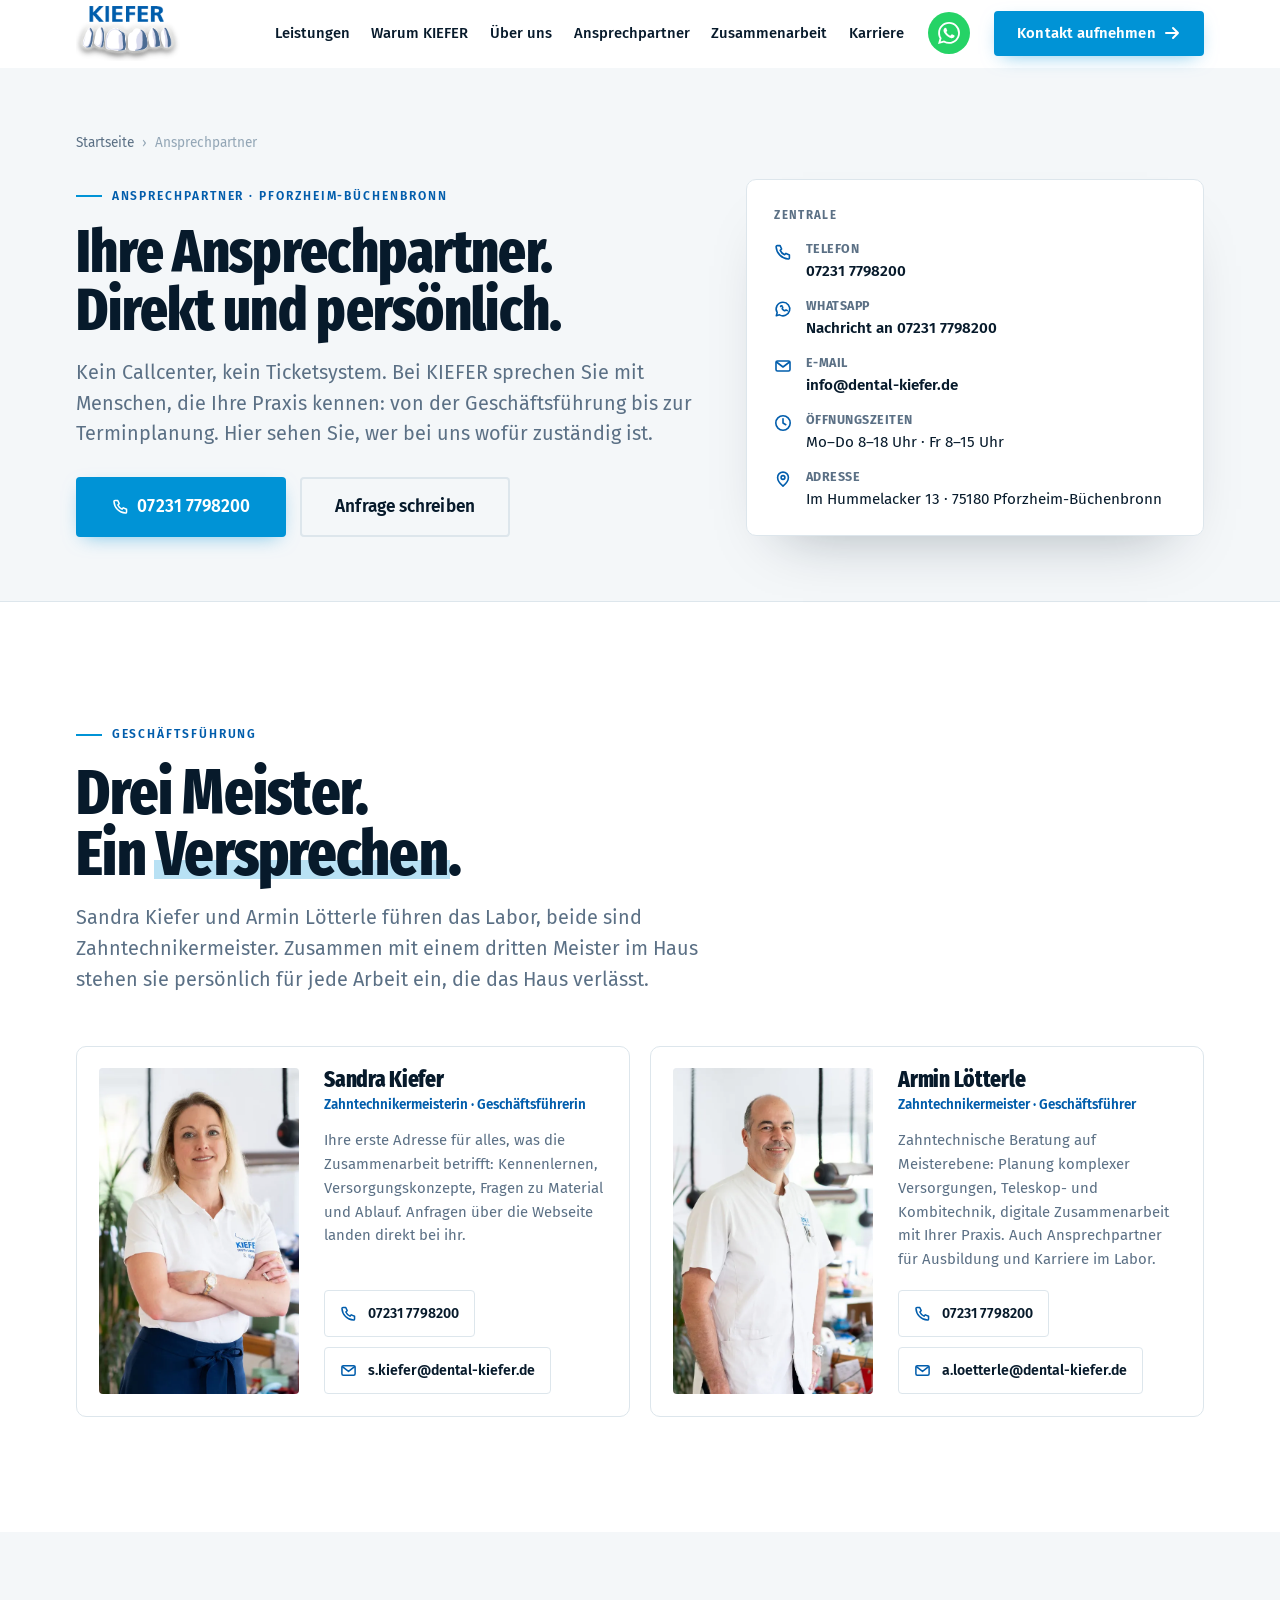
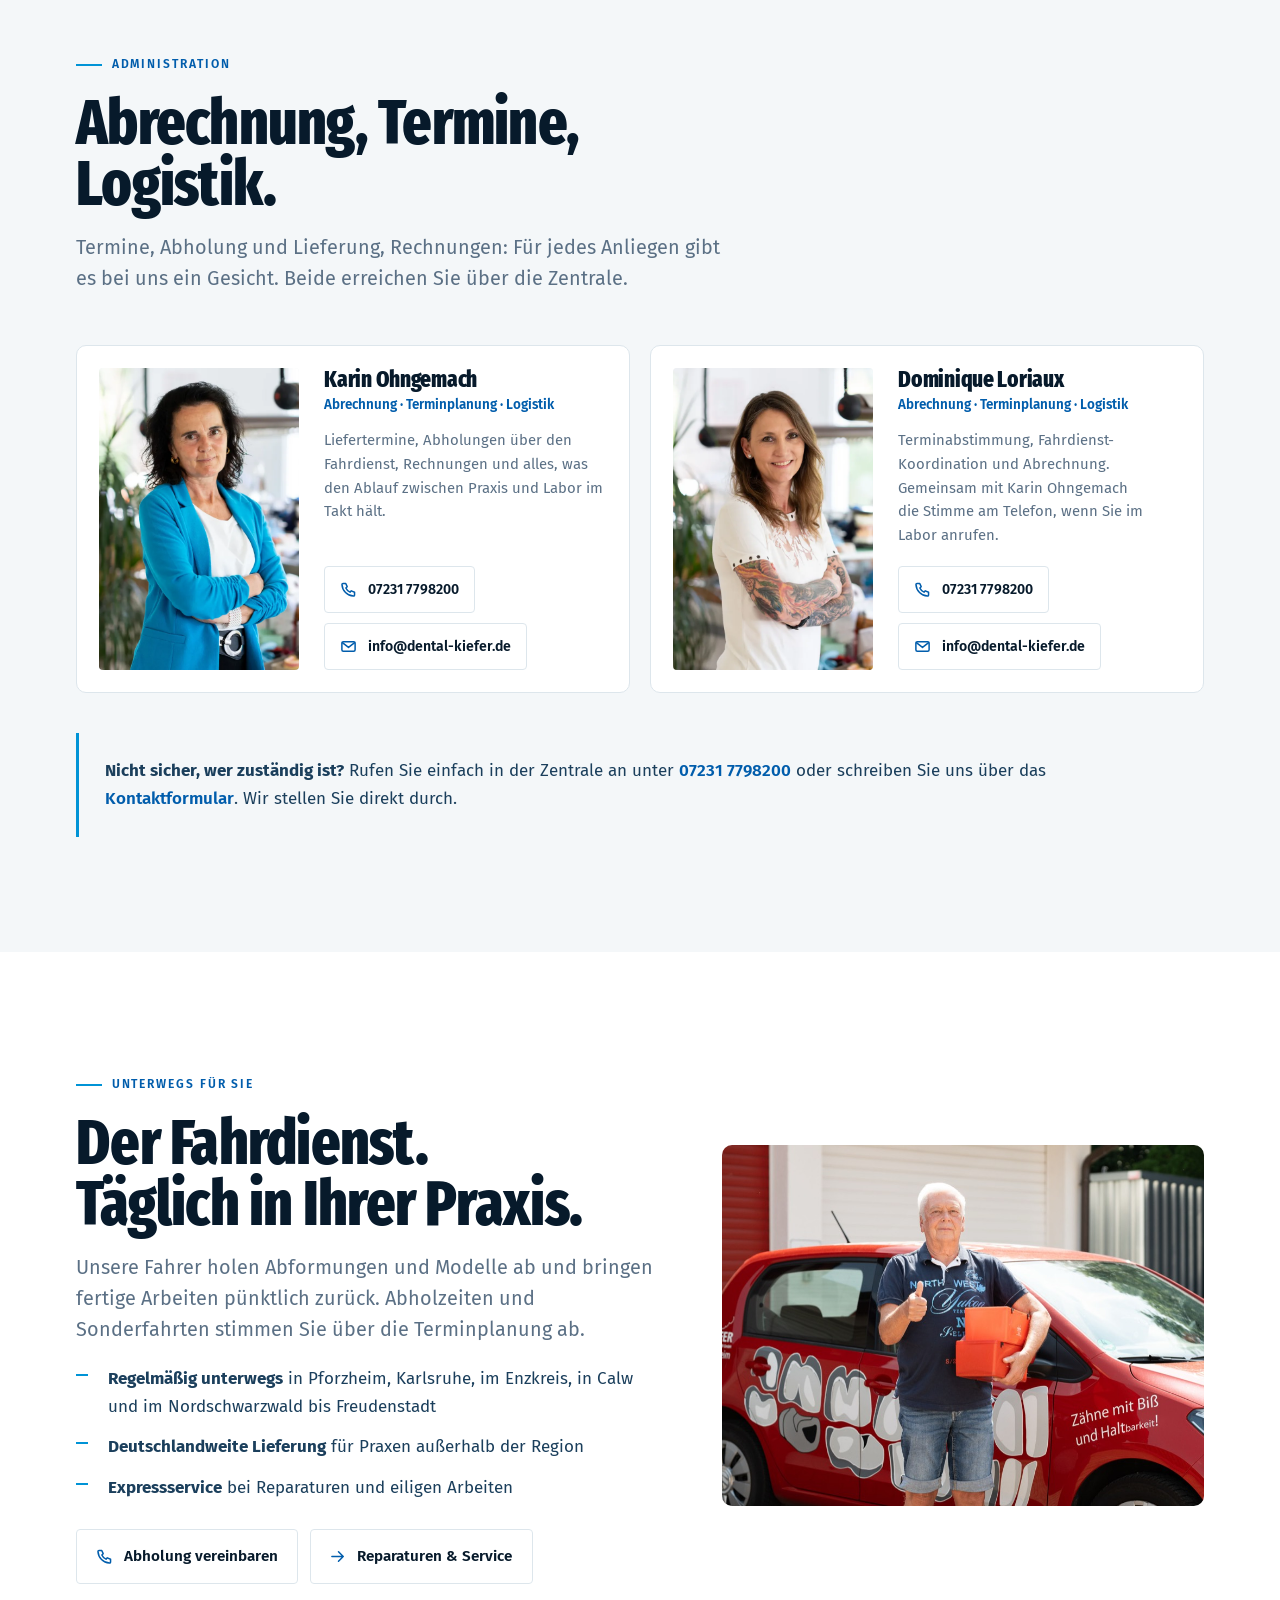
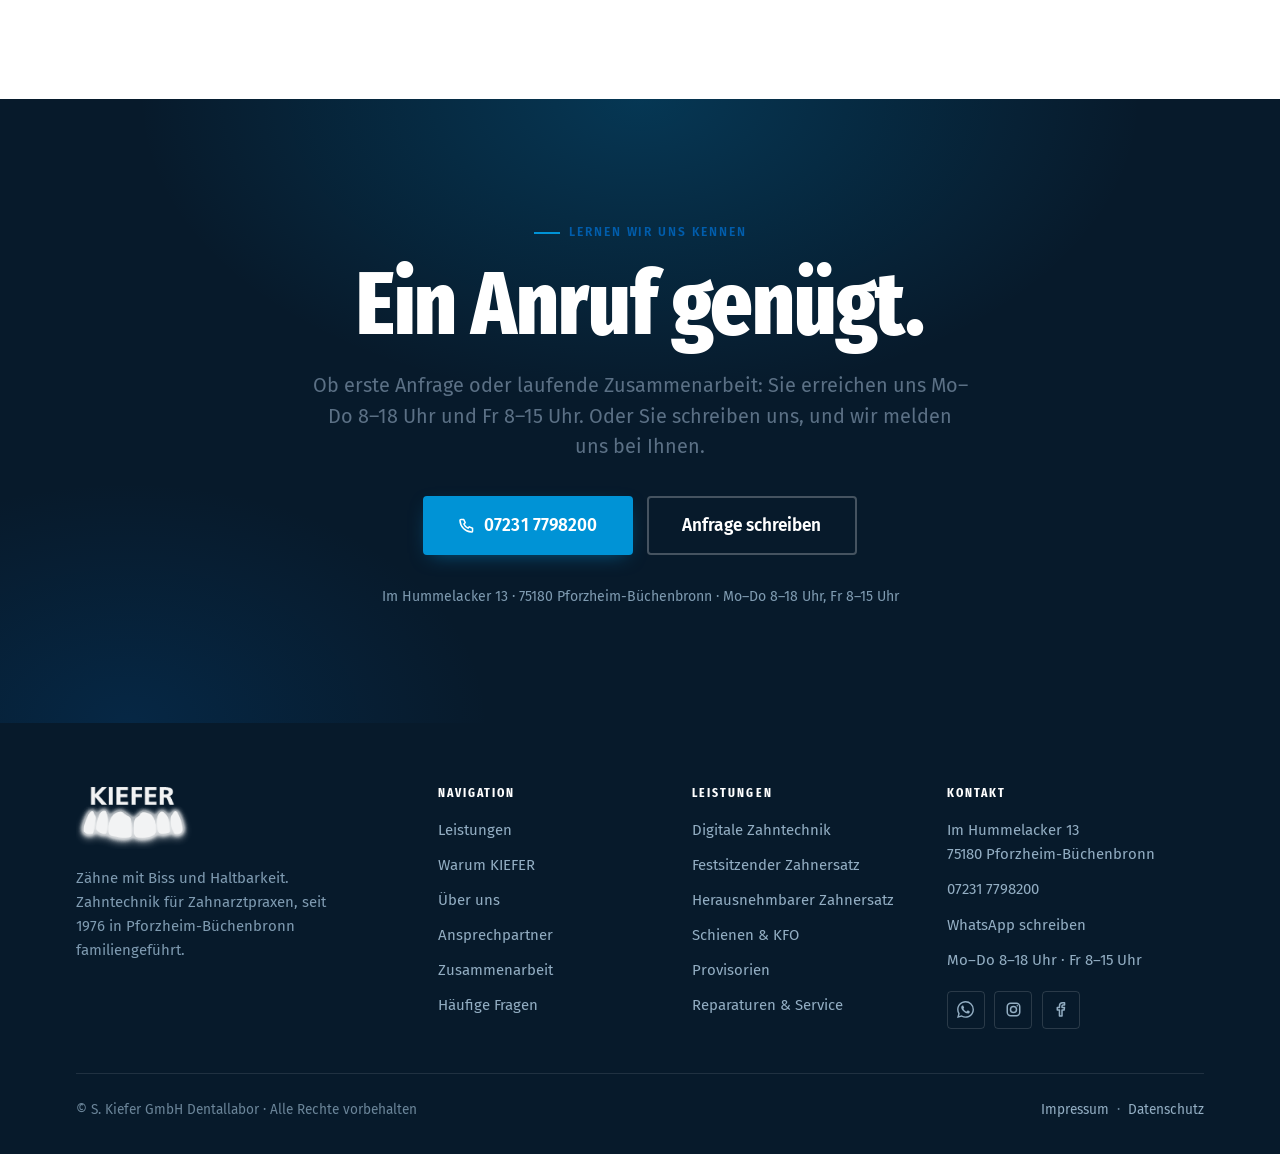
==== commit 884252de: "Einwilligung: Fusszeilen-Knopf wird ausgeblendet, solange es nichts einzustellen gibt" ====
--- a/website/ansprechpartner.html
+++ b/website/ansprechpartner.html
@@ -362,8 +362,8 @@
       <span>© S. Kiefer GmbH Dentallabor · Alle Rechte vorbehalten</span>
       <span>
         <a href="impressum.html">Impressum</a> &nbsp;·&nbsp;
-        <a href="datenschutz.html">Datenschutz</a> &nbsp;&middot;&nbsp;
-        <button type="button" class="ein-ausloeser" data-einwilligung-oeffnen>Cookie-Einstellungen</button>
+        <a href="datenschutz.html">Datenschutz</a><span data-einwilligung-huelle> &nbsp;&middot;&nbsp;
+        <button type="button" class="ein-ausloeser" data-einwilligung-oeffnen>Cookie-Einstellungen</button></span>
       </span>
     </div>
   </div>
